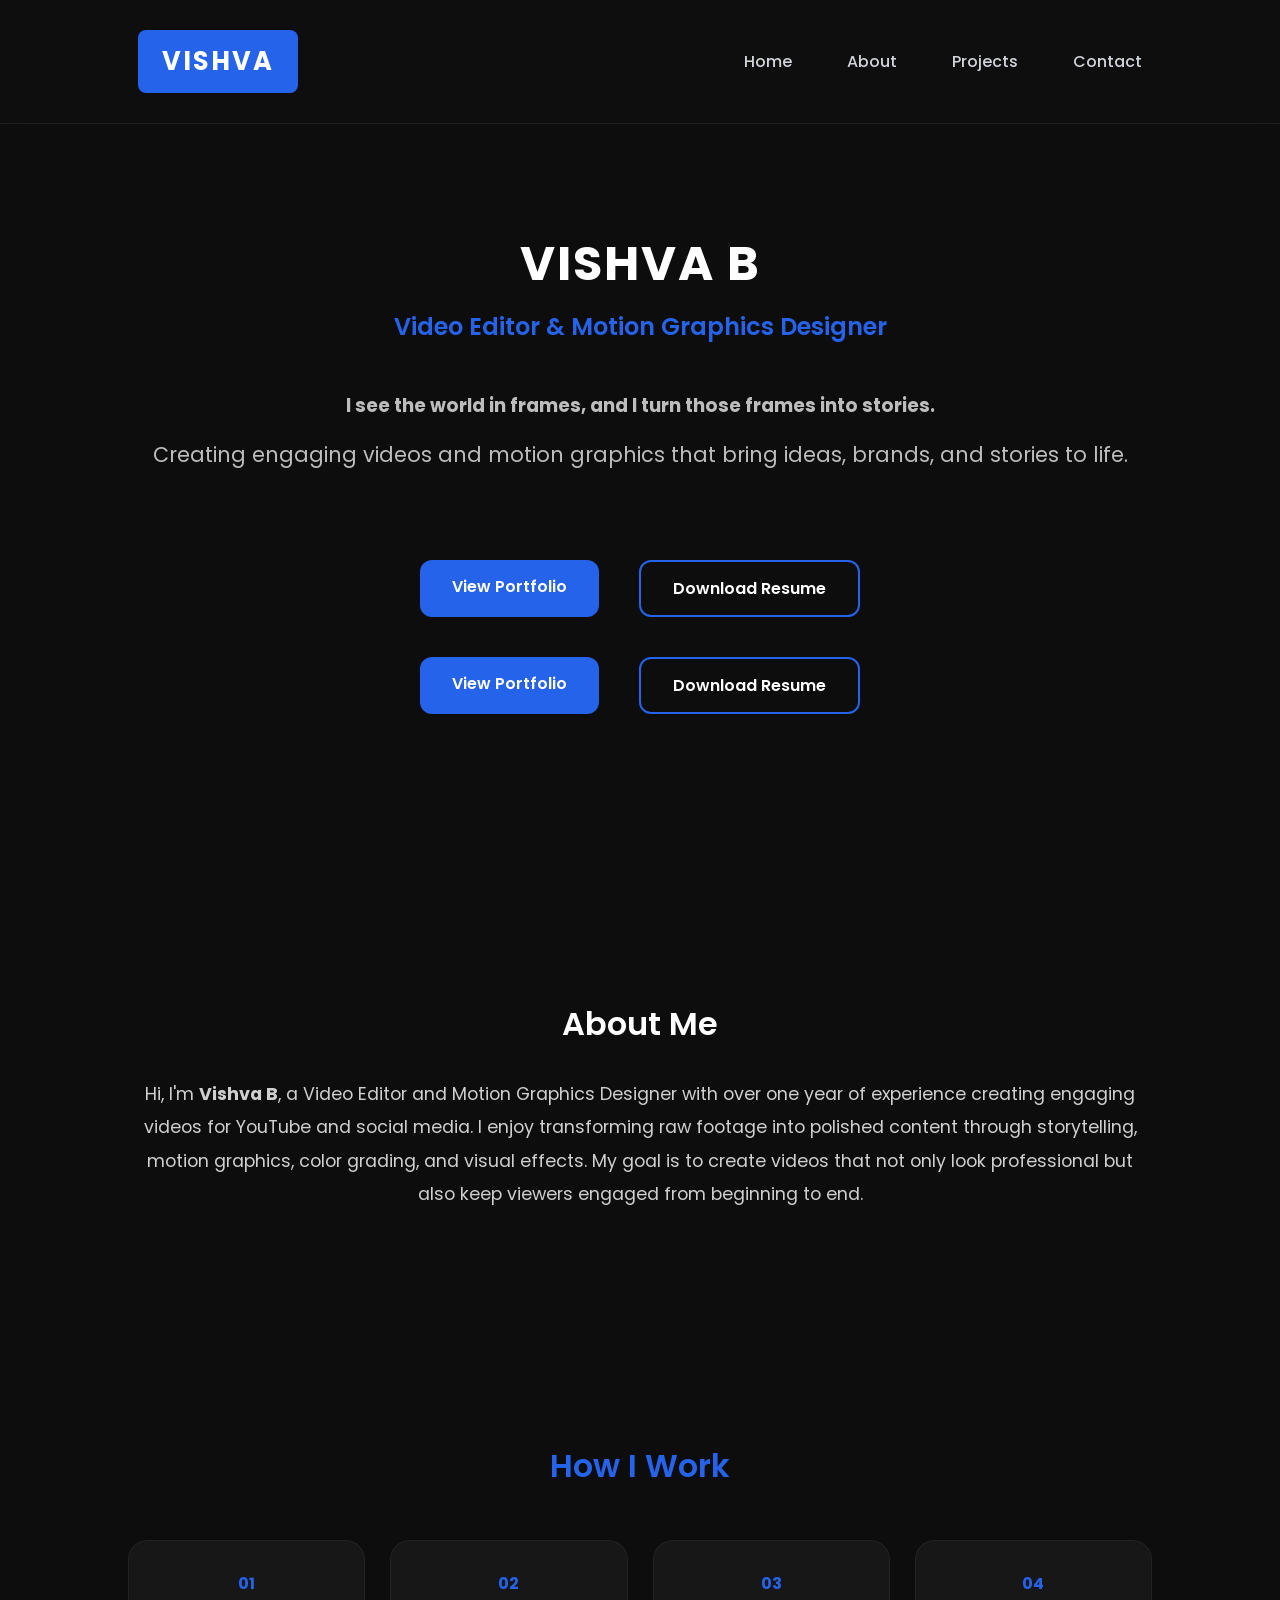
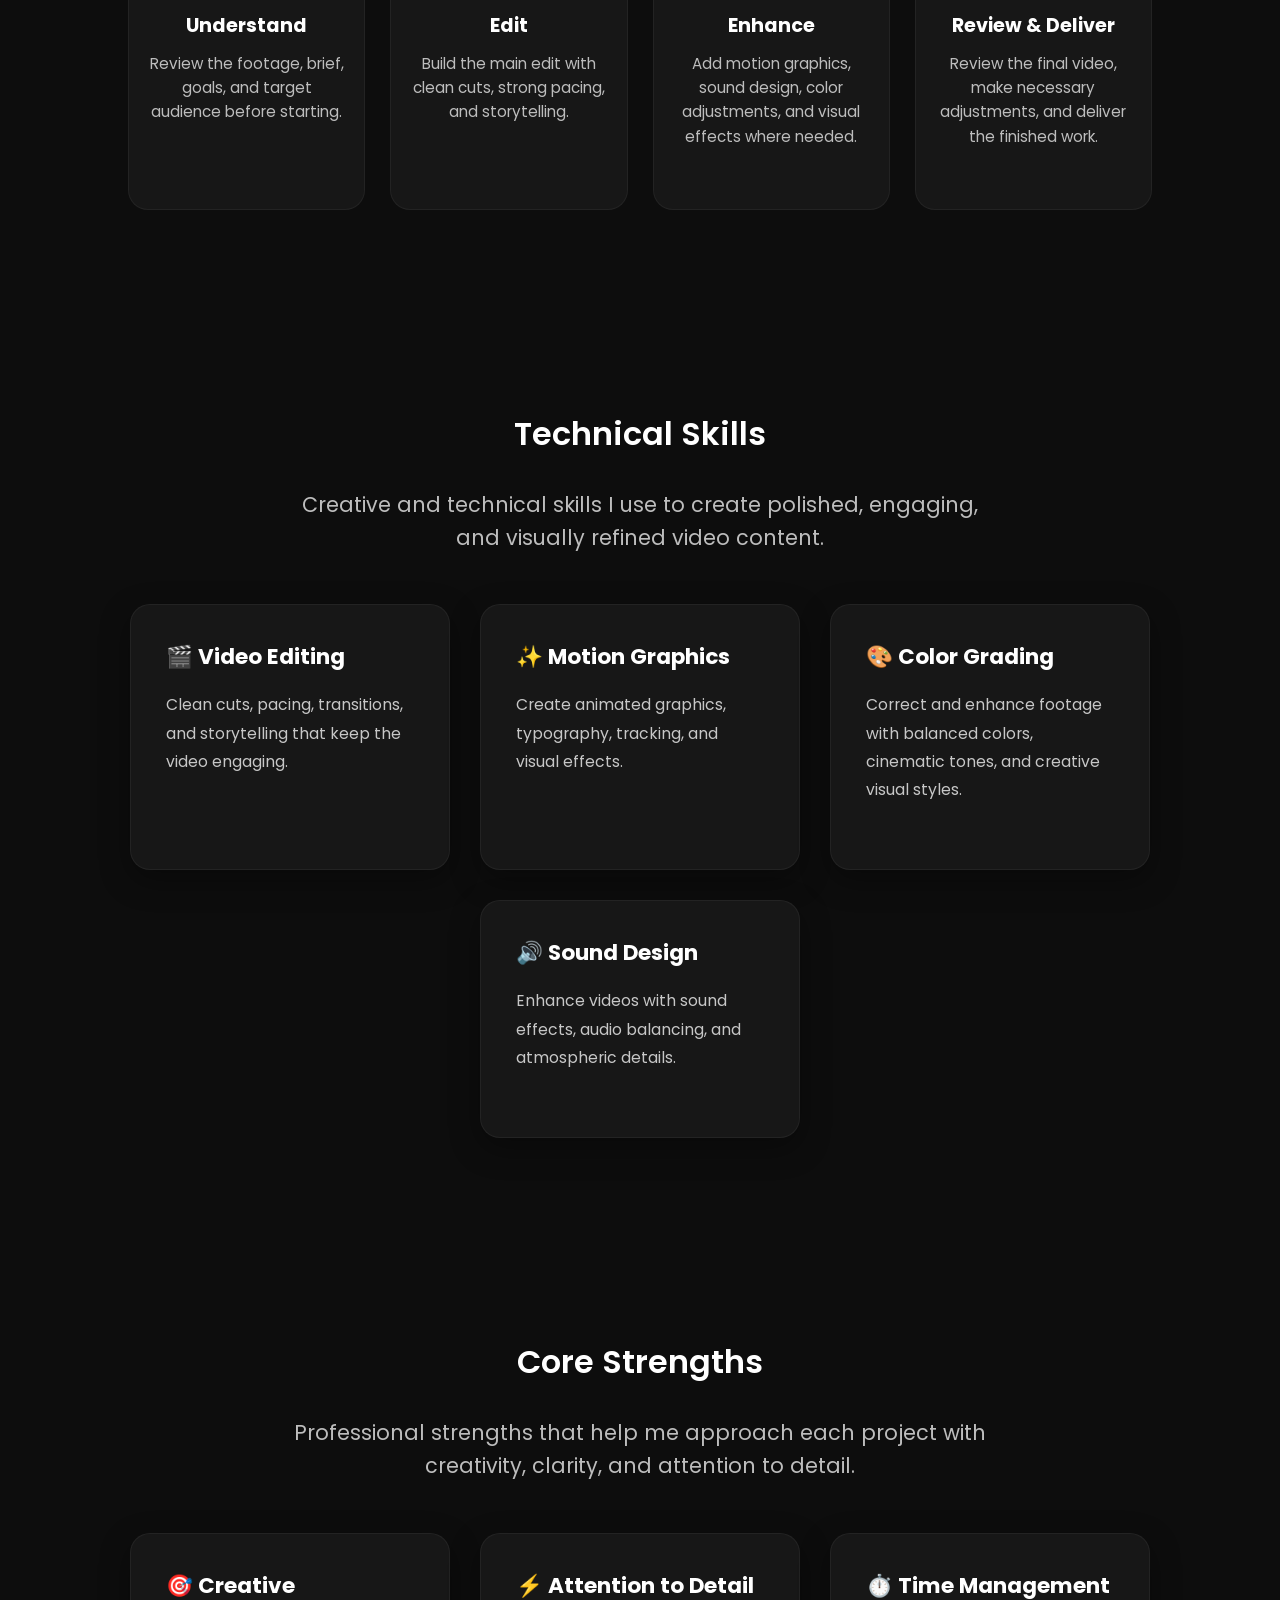
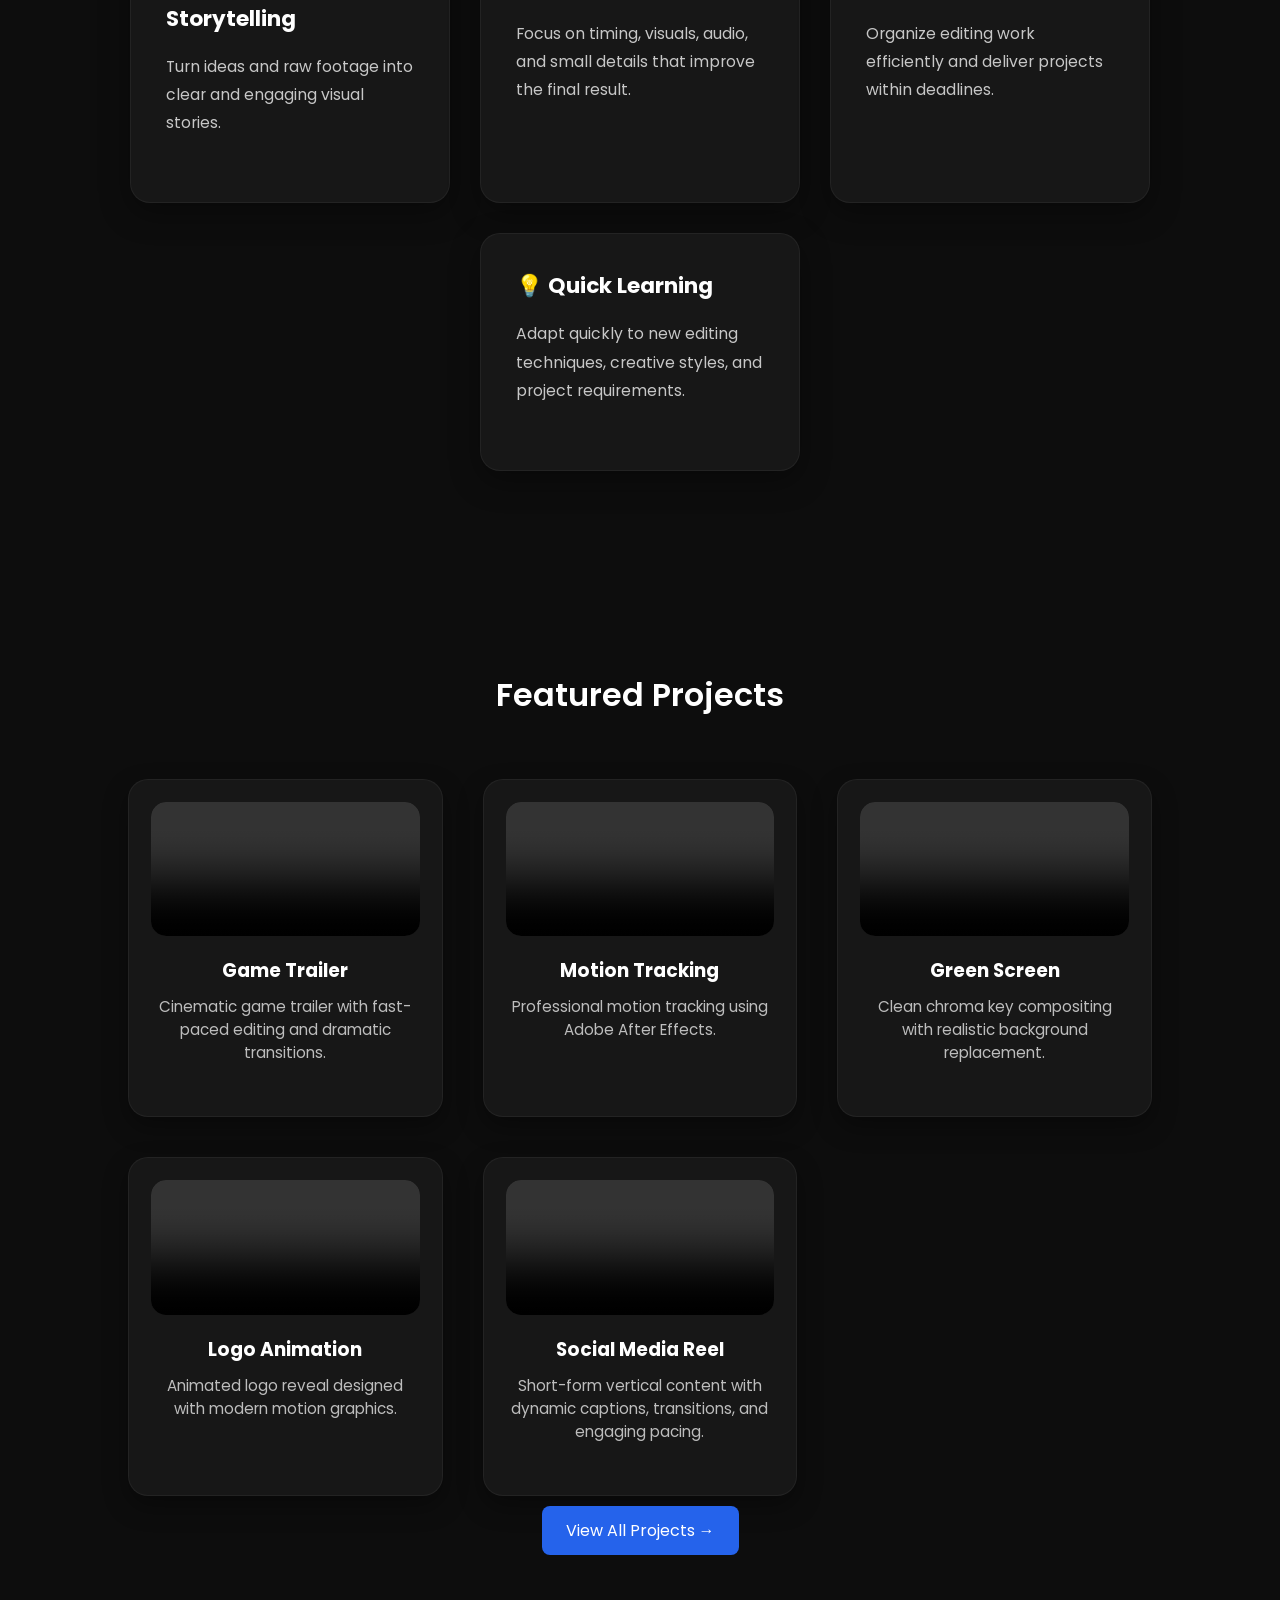
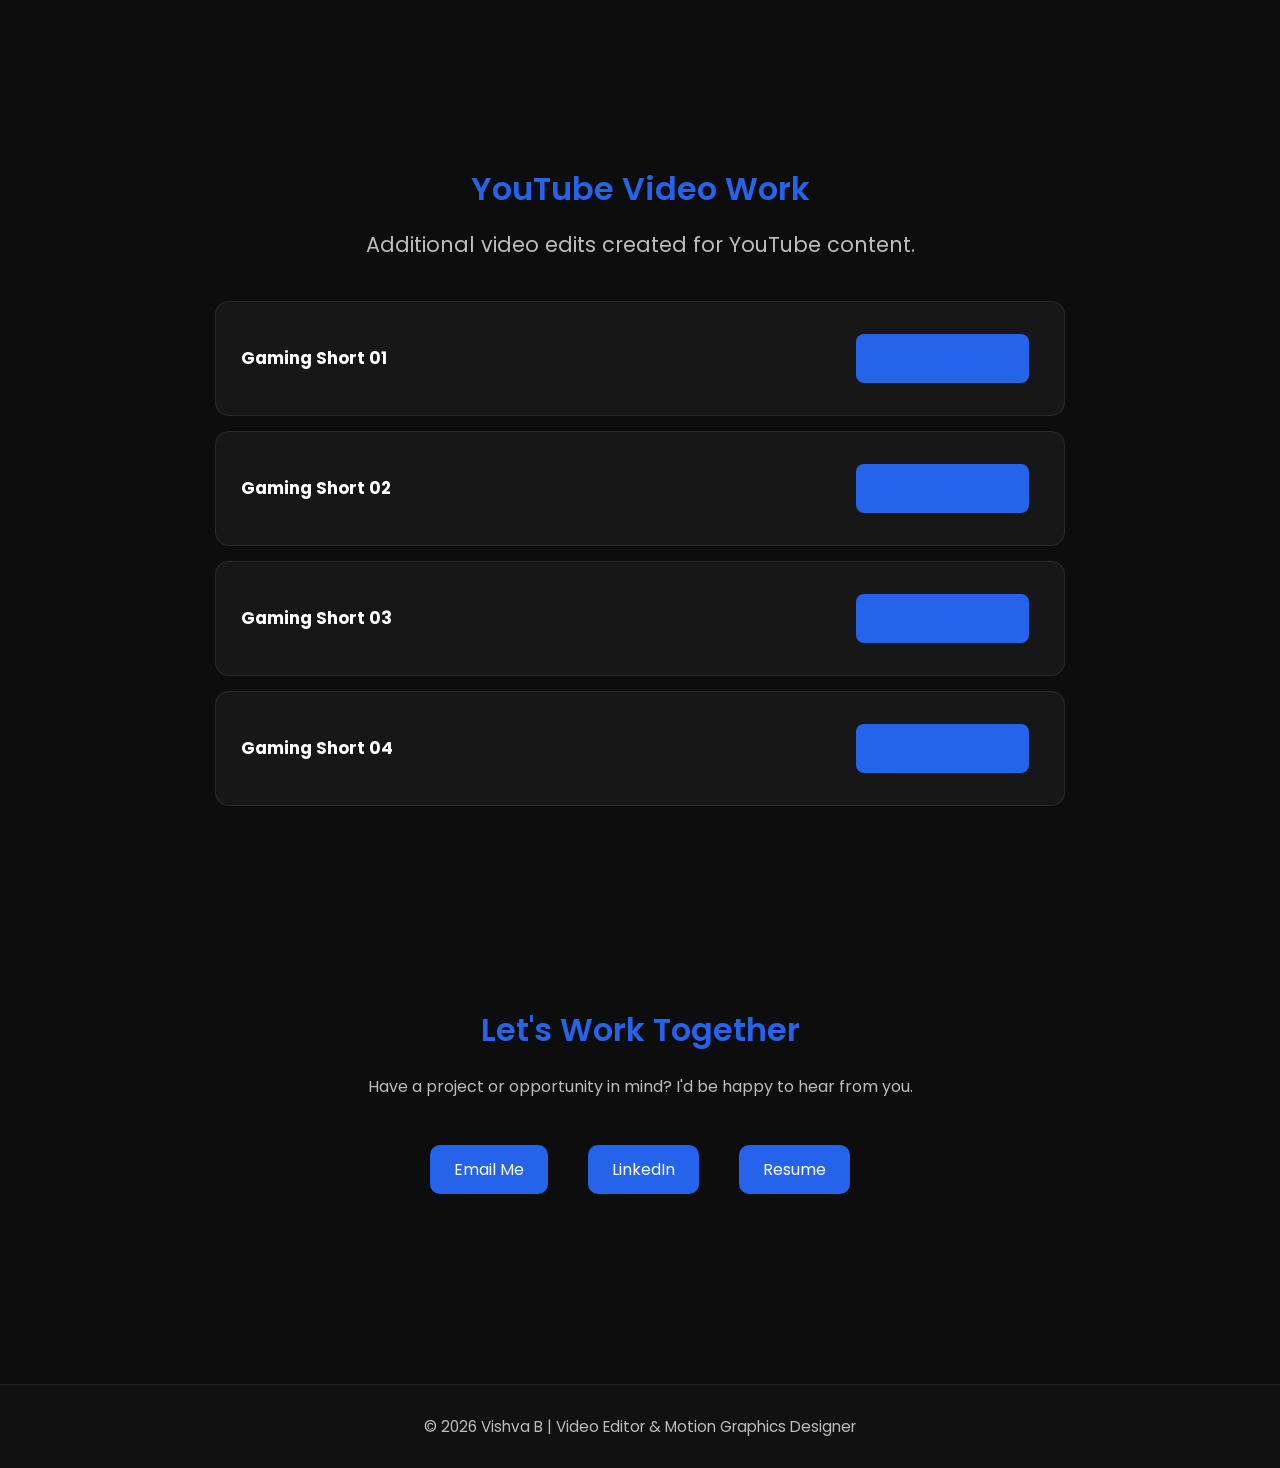
==== index.html @ ad94821c "Update index.html" ====
<!DOCTYPE html>
<html lang="en">
<head>
    <meta charset="UTF-8">
    <meta name="viewport" content="width=device-width, initial-scale=1.0">
    <title>My Portfolio</title>
    <link rel="stylesheet" href="style.css">
</head>
<body>
<nav class="navbar">
    <div class="logo">
        <a href="index.html">VISHVA</a>
    </div>

    <ul class="nav-links">
        <li><a href="index.html">Home</a></li>
        <li><a href="#about">About</a></li>
        <li><a href="#projects">Projects</a></li>
        <li><a href="#contact">Contact</a></li>
    </ul>
</nav>
<header>
    <h1>VISHVA B</h1>

    <h2 class="hero-role">Video Editor & Motion Graphics Designer</h2>
<p class="hero-text">
    <b><strong>I see the world in frames, and I turn those frames into stories.</strong></b>
</p>
<p class="hero-description">
    Creating engaging videos and motion graphics that bring ideas, brands,
    and stories to life.
</p>
    </p>

    <div class="hero-buttons">
        <a class="primary-btn" href="#projects">View Portfolio</a>
        <a class="secondary-btn" href="resume.pdf" target="_blank">Download Resume</a>
    </div>
    <div class="hero-buttons">
    <a class="primary-btn" href="#projects">View Portfolio</a>
    <a class="secondary-btn" href="resume.pdf" target="_blank">Download Resume</a>
</div>
</header>
<section id="about" class="fade-section">

    <h2>About Me</h2>

    <p>
        Hi, I'm <strong>Vishva B</strong>, a Video Editor and Motion Graphics Designer
        with over one year of experience creating engaging videos for YouTube and social media.

        I enjoy transforming raw footage into polished content through storytelling,
        motion graphics, color grading, and visual effects.

        My goal is to create videos that not only look professional but also keep
        viewers engaged from beginning to end.
    </p>

</section>
<!-- How I Work -->
<section id="process">
    <h2>How I Work</h2>

    <div class="process-container">

        <div class="process-card">
            <span>01</span>
            <h3>Understand</h3>
            <p>Review the footage, brief, goals, and target audience before starting.</p>
        </div>

        <div class="process-card">
            <span>02</span>
            <h3>Edit</h3>
            <p>Build the main edit with clean cuts, strong pacing, and storytelling.</p>
        </div>

        <div class="process-card">
            <span>03</span>
            <h3>Enhance</h3>
            <p>Add motion graphics, sound design, color adjustments, and visual effects where needed.</p>
        </div>

        <div class="process-card">
            <span>04</span>
            <h3>Review & Deliver</h3>
            <p>Review the final video, make necessary adjustments, and deliver the finished work.</p>
        </div>

    </div>
</section>
<!-- Technical Skills -->
<section id="technical-skills">

    <h2>Technical Skills</h2>

    <p class="section-description">
        Creative and technical skills I use to create polished, engaging, and visually refined video content.
    </p>

    <div class="skills-container">

        <div class="skill-card">
            <h3>🎬 Video Editing</h3>
            <p>
                Clean cuts, pacing, transitions, and storytelling that keep the video engaging.
            </p>
        </div>

        <div class="skill-card">
            <h3>✨ Motion Graphics</h3>
            <p>
                Create animated graphics, typography, tracking, and visual effects.
            </p>
        </div>

        <div class="skill-card">
            <h3>🎨 Color Grading</h3>
            <p>
                Correct and enhance footage with balanced colors, cinematic tones, and creative visual styles.
            </p>
        </div>

        <div class="skill-card">
            <h3>🔊 Sound Design</h3>
            <p>
                Enhance videos with sound effects, audio balancing, and atmospheric details.
            </p>
        </div>

    </div>

</section>

<!-- Core Strengths -->
<section id="core-strengths">

    <h2>Core Strengths</h2>

    <p class="section-description">
        Professional strengths that help me approach each project with creativity, clarity, and attention to detail.
    </p>

    <div class="skills-container">

        <div class="skill-card">
            <h3>🎯 Creative Storytelling</h3>
            <p>
                Turn ideas and raw footage into clear and engaging visual stories.
            </p>
        </div>

        <div class="skill-card">
            <h3>⚡ Attention to Detail</h3>
            <p>
                Focus on timing, visuals, audio, and small details that improve the final result.
            </p>
        </div>

        <div class="skill-card">
            <h3>⏱️ Time Management</h3>
            <p>
                Organize editing work efficiently and deliver projects within deadlines.
            </p>
        </div>

        <div class="skill-card">
            <h3>💡 Quick Learning</h3>
            <p>
                Adapt quickly to new editing techniques, creative styles, and project requirements.
            </p>
        </div>

    </div>

</section>
<section id="projects" class="fade-section">

    <h2>Featured Projects</h2>

    <div class="projects-container">

        <div class="project-card">
            <video controls>
                <source src="videos/game-trailer.mp4" type="video/mp4">
            </video>
            <h3>Game Trailer</h3>
            <p>Cinematic game trailer with fast-paced editing and dramatic transitions.</p>
        </div>

        <div class="project-card">
            <video controls>
                <source src="videos/motion-tracking.mp4" type="video/mp4">
            </video>
            <h3>Motion Tracking</h3>
            <p>Professional motion tracking using Adobe After Effects.</p>
        </div>

        <div class="project-card">
            <video controls>
                <source src="videos/green-screen.mp4" type="video/mp4">
            </video>
            <h3>Green Screen</h3>
            <p>Clean chroma key compositing with realistic background replacement.</p>
        </div>

        <div class="project-card">
            <video controls>
                <source src="videos/logo-animation.mp4" type="video/mp4">
            </video>
            <h3>Logo Animation</h3>
            <p>Animated logo reveal designed with modern motion graphics.</p>
        </div>

        <div class="project-card">
            <video controls>
                <source src="videos/social-media-reel.mp4" type="video/mp4">
            </video>
            <h3>Social Media Reel</h3>
            <p>Short-form vertical content with dynamic captions, transitions, and engaging pacing.</p>
        </div>

    </div>
<div class="view-all-projects">
    <a href="projects.html" class="primary-btn">View All Projects →</a>
</div>
</section>
<!-- YouTube Video Work -->
<section id="youtube-work" class="fade-section">

    <h2>YouTube Video Work</h2>

    <p class="section-description">
        Additional video edits created for YouTube content.
    </p>

    <div class="video-links-container">

        <div class="video-link-card">
            <h3>Gaming Short 01</h3>
            <a href="https://www.youtube.com/shorts/AvqdgVBy5IY" target="_blank">
                Watch Video →
            </a>
        </div>

        <div class="video-link-card">
            <h3>Gaming Short 02</h3>
            <a href="https://www.youtube.com/shorts/6IreI3YNNX0" target="_blank">
                Watch Video →
            </a>
        </div>

        <div class="video-link-card">
            <h3>Gaming Short 03</h3>
            <a href="https://www.youtube.com/shorts/xLQOtKwkVPA" target="_blank">
                Watch Video →
            </a>
        </div>

        <div class="video-link-card">
            <h3>Gaming Short 04</h3>
            <a href="https://www.youtube.com/shorts/dMBM3ogIxcA" target="_blank">
                Watch Video →
            </a>
        </div>

    </div>

</section>
<!-- Contact -->
<!-- Contact -->
<section id="contact">

    <h2>Let's Work Together</h2>

    <p>
        Have a project or opportunity in mind?
        I'd be happy to hear from you.
    </p>

    <div class="contact-links">

        <a href="mailto:r2kvishva@gmail.com">
            Email Me
        </a>

        <a href="https://www.linkedin.com/in/vishva-b-b558142a3/" target="_blank" rel="noopener noreferrer">
            LinkedIn
        </a>

        <a href="resume.pdf" target="_blank">
            Resume
        </a>

    </div>

</section>
<footer>
    <p>© 2026 Vishva B | Video Editor & Motion Graphics Designer</p>
</footer>
<script src="script.js"></script>
</body>
</html>
---- style.css ----
@import url('https://fonts.googleapis.com/css2?family=Poppins:wght@300;400;600;700&display=swap');

/* Reset */
*{
    margin:0;
    padding:0;
    box-sizing:border-box;
}

body{
    font-family:'Poppins',sans-serif;
    background:#0d0d0d;
    color:white;
}
html{
    scroll-behavior:smooth;
}/* ==========================
   Navigation Bar
========================== */

.navbar{
    position:fixed;
    top:0;
    left:0;
    width:100%;
    display:flex;
    justify-content:space-between;
    align-items:center;
    padding:20px 10%;
    background:rgba(15,15,15,.75);
    backdrop-filter:blur(12px);
    -webkit-backdrop-filter:blur(12px);
    border-bottom:1px solid rgba(255,255,255,.08);
    z-index:1000;
    box-sizing:border-box;
}

.logo{
    font-size:1.5rem;
    font-weight:700;
    letter-spacing:2px;
    color:#fff;
}

.nav-links{
    display:flex;
    list-style:none;
    gap:35px;
}

.nav-links a{
    color:#d1d5db;
    text-decoration:none;
    font-weight:500;
    transition:.3s;
}

.nav-links a:hover{
    color:#3b82f6;
}
header{
    min-height:100vh;
    display:flex;
    flex-direction:column;
    justify-content:center;
    align-items:center;
    text-align:center;
    padding:100px 20px 40px;
}
h1{
    font-size:48px;
    line-height:1.15;
    font-weight:700;
    letter-spacing:2px;
    margin-bottom:20px;
    max-width:1000px;
}
p{
    font-size:1.3rem;
    color:#bdbdbd;
    margin-bottom:30px;
}

a{
    text-decoration:none;
    color:white;
    background:#2563eb;
    padding:12px 24px;
    border-radius:8px;
    margin:10px;
    display:inline-block;
    transition:.3s;
}

a:hover{
    background:#1d4ed8;
    transform:translateY(-3px);
}
/* ---------- Navigation ---------- */

nav{
    position:fixed;
    top:0;
    left:0;
    width:100%;
    padding:20px 8%;
    display:flex;
    justify-content:space-between;
    align-items:center;
    background:rgba(13,13,13,.9);
    backdrop-filter:blur(10px);
    z-index:1000;
}

.logo{
    font-size:1.6rem;
    font-weight:700;
    color:white;
}

nav ul{
    display:flex;
    list-style:none;
    gap:30px;
}

nav ul li a{
    background:none;
    padding:0;
    color:white;
    font-weight:500;
}

nav ul li a:hover{
    color:#2563eb;
    transform:none;
}
/* Hero */

section h2{
    font-size:2rem;
    margin-bottom:30px;
    color:#ffffff;
    text-align:center;
    font-weight:600;
}
.hero-role{
    font-size:1.5rem;
    line-height:1.3;
    margin-bottom:30px;
    color:#2563eb;
    font-weight:600;
}
.hero-buttons{
    display:flex;
    gap:20px;
    margin-top:20px;
    flex-wrap:wrap;
    justify-content:center;
}/* ---------- About ---------- */

section{
    padding:100px 10%;
}
#about h2{
    text-align:center;
    margin-bottom:30px;
}

#about p{
    line-height:1.9;
    text-align:center;
    font-size:1.1rem;
    color:#cfcfcf;
}/* ---------- How I Work ---------- */

#process{
    padding:100px 10%;
    text-align:center;
}

#process h2{
    font-size:2rem;
    margin-bottom:50px;
    color:#2563eb;
}

.process-container{
    display:grid;
    grid-template-columns:repeat(4,1fr);
    gap:25px;
}

.process-card{
    background:#171717;
    padding:30px 20px;
    border-radius:20px;
    border:1px solid rgba(255,255,255,.05);
    transition:all .3s ease;
}

.process-card span{
    display:block;
    font-size:1rem;
    font-weight:bold;
    color:#2563eb;
    margin-bottom:15px;
}

.process-card h3{
    margin-bottom:12px;
    font-size:1.2rem;
}

.process-card p{
    font-size:.95rem;
    color:#bdbdbd;
    line-height:1.6;
}

.process-card:hover{
    transform:translateY(-8px);
    border-color:#2563eb;
    box-shadow:0 10px 25px rgba(37,99,235,.2);
}
/* ---------- Skills ---------- */

#skills{
    text-align:center;
}

.skills-container{
    display:flex;
    justify-content:center;
    gap:30px;
    flex-wrap:wrap;
    margin-top:50px;
}

.skill-card{
    background:#171717;
    width:320px;
    padding:35px;
    border-radius:20px;
    transition:all .35s ease;
    border:1px solid rgba(255,255,255,.05);
    box-shadow:0 10px 30px rgba(0,0,0,.35);
}

.skill-card:hover{
    transform:translateY(-12px);
    border-color:#2563eb;
    box-shadow:0 20px 40px rgba(37,99,235,.25);
}

.skill-card h3{
    margin-bottom:18px;
    font-size:1.35rem;
    color:#ffffff;
}

.skill-card p{
    color:#c7c7c7;
    line-height:1.8;
    font-size:.98rem;
}/* ---------- Projects ---------- */

#projects{
    text-align:center;
}

.projects-container{
    display:grid;
    grid-template-columns:repeat(auto-fit,minmax(300px,1fr));
    gap:40px;
    margin-top:60px;
}

.project-card{
    background:#171717;
    padding:22px;
    border-radius:20px;
    overflow:hidden;
    transition:all .35s ease;
    border:1px solid rgba(255,255,255,.05);
    box-shadow:0 10px 25px rgba(0,0,0,.35);
    text-align:center;
}
.project-card:hover{
    transform:translateY(-12px);
    border-color:#2563eb;
    box-shadow:0 20px 45px rgba(37,99,235,.25);
}

.project-card h3{
    margin-bottom:10px;
}

.project-card p{
    color:#bdbdbd;
    font-size:.95rem;
}/* Hero Improvements */
.hero-text{
    max-width:700px;
    margin:20px auto;
    line-height:1.5;
    font-size:1.15rem;
    color:#bdbdbd;
}
.primary-btn{
    background:#2563eb;
    color:#fff;
}

.primary-btn:hover{
    background:#1d4ed8;
}

.secondary-btn{
    background:transparent;
    border:2px solid #2563eb;
    color:#fff;
}

.secondary-btn:hover{
    background:#2563eb;
}.hero-buttons a{
    padding:14px 32px;
    border-radius:12px;
    font-weight:600;
    transition:all .3s ease;
}

.primary-btn{
    background:#2563eb;
    color:#fff;
}

.primary-btn:hover{
    background:#1d4ed8;
    transform:translateY(-4px);
    box-shadow:0 10px 25px rgba(37,99,235,.35);
}

.secondary-btn{
    background:transparent;
    border:2px solid #2563eb;
    color:#fff;
}

.secondary-btn:hover{
    background:#2563eb;
    transform:translateY(-4px);
    box-shadow:0 10px 25px rgba(37,99,235,.35);
}

/* ---------- Project Videos ---------- */

.project-card video{
    width:100%;
    max-height:350px;
    display:block;
    margin:0 auto 20px;
    border-radius:15px;
    background:#000;
}
.fade-section{
    opacity:1;
    transform:none;
}/* ==========================
   Responsive Design
========================== */
@media (max-width: 768px){

    .navbar{
        flex-direction:column;
        gap:15px;
        padding:15px 6%;
    }

    .nav-links{
        flex-wrap:wrap;
        justify-content:center;
        gap:18px;
    }

    h1{
        font-size:2.2rem;
        line-height:1.2;
        letter-spacing:1px;
    }

    .hero-role{
        font-size:1.5rem;
    }

    .hero-text{
        font-size:1rem;
        padding:0 10px;
    }

    .hero-buttons{
        flex-direction:column;
        align-items:center;
    }

    .skill-card{
        width:100%;
    }

    .projects-container{
        grid-template-columns:1fr;
    }

    .project-card{
        width:100%;
        padding:16px;
    }

    .project-card video{
        width:100%;
        height:auto;
        max-height:none;
    }

    section{
        padding:80px 6%;
    }
}/* ---------- Footer ---------- */

footer{
    text-align:center;
    padding:30px 20px;
    background:#111;
    color:#aaa;
    border-top:1px solid rgba(255,255,255,.08);
    margin-top:80px;
}

footer p{
    margin:0;
    font-size:.95rem;
}/* ---------- Contact ---------- */

#contact{
    padding:100px 10%;
    text-align:center;
}

#contact h2{
    font-size:2rem;
    margin-bottom:20px;
    color:#2563eb;
}

#contact p{
    color:#bdbdbd;
    font-size:1rem;
    line-height:1.6;
    margin-bottom:35px;
}

.contact-links{
    display:flex;
    justify-content:center;
    gap:20px;
    flex-wrap:wrap;
}

.contact-links a{
    display:inline-block;
    padding:12px 24px;
    border-radius:10px;
    background:#2563eb;
    color:#fff;
    text-decoration:none;
    transition:.3s ease;
}

.contact-links a:hover{
    transform:translateY(-3px);
    box-shadow:0 8px 20px rgba(37,99,235,.25);
}/* ---------- YouTube Video Work ---------- */

#youtube-work{
    padding:100px 10%;
    text-align:center;
}

#youtube-work h2{
    font-size:2rem;
    margin-bottom:15px;
    color:#2563eb;
}

#youtube-work .section-description{
    margin-bottom:40px;
}

.video-links-container{
    display:flex;
    flex-direction:column;
    gap:15px;
    max-width:850px;
    margin:0 auto;
}

.video-link-card{
    display:flex;
    align-items:center;
    justify-content:space-between;
    gap:20px;
    padding:22px 25px;
    background:#171717;
    border:1px solid rgba(255,255,255,.08);
    border-radius:14px;
    text-align:left;
    transition:all .3s ease;
}

.video-link-card h3{
    margin:0;
    font-size:1.05rem;
}

.video-link-card a{
    color:#2563eb;
    text-decoration:none;
    font-weight:600;
    white-space:nowrap;
}

.video-link-card:hover{
    transform:translateX(5px);
    border-color:#2563eb;
}

.video-link-card a:hover{
    color:#fff;
}

@media (max-width:768px){

    .video-link-card{
        flex-direction:column;
        align-items:flex-start;
    }

}
/* Center section descriptions */
.section-description{
    text-align:center;
    max-width:700px;
    margin:0 auto 45px;
    line-height:1.6;
    color:#bdbdbd;
}
@media (max-width: 768px) {
    .hero h1 {
        font-size: 32px;
        line-height: 1.2;
        padding: 0 20px;
    }
}
/* Hero heading size */
.hero h1 {
    font-size: 48px;
    line-height: 1.15;
    max-width: 1000px;
    margin: 0 auto 25px;
    text-align: center;
}
@media (max-width:768px){

    h1{
        font-size:30px;
        line-height:1.2;
        letter-spacing:0.5px;
    }

    .hero-role{
        font-size:1.3rem;
        line-height:1.3;
    }

    .hero-text{
        font-size:0.95rem;
        line-height:1.6;
        padding:0 15px;
    }

}
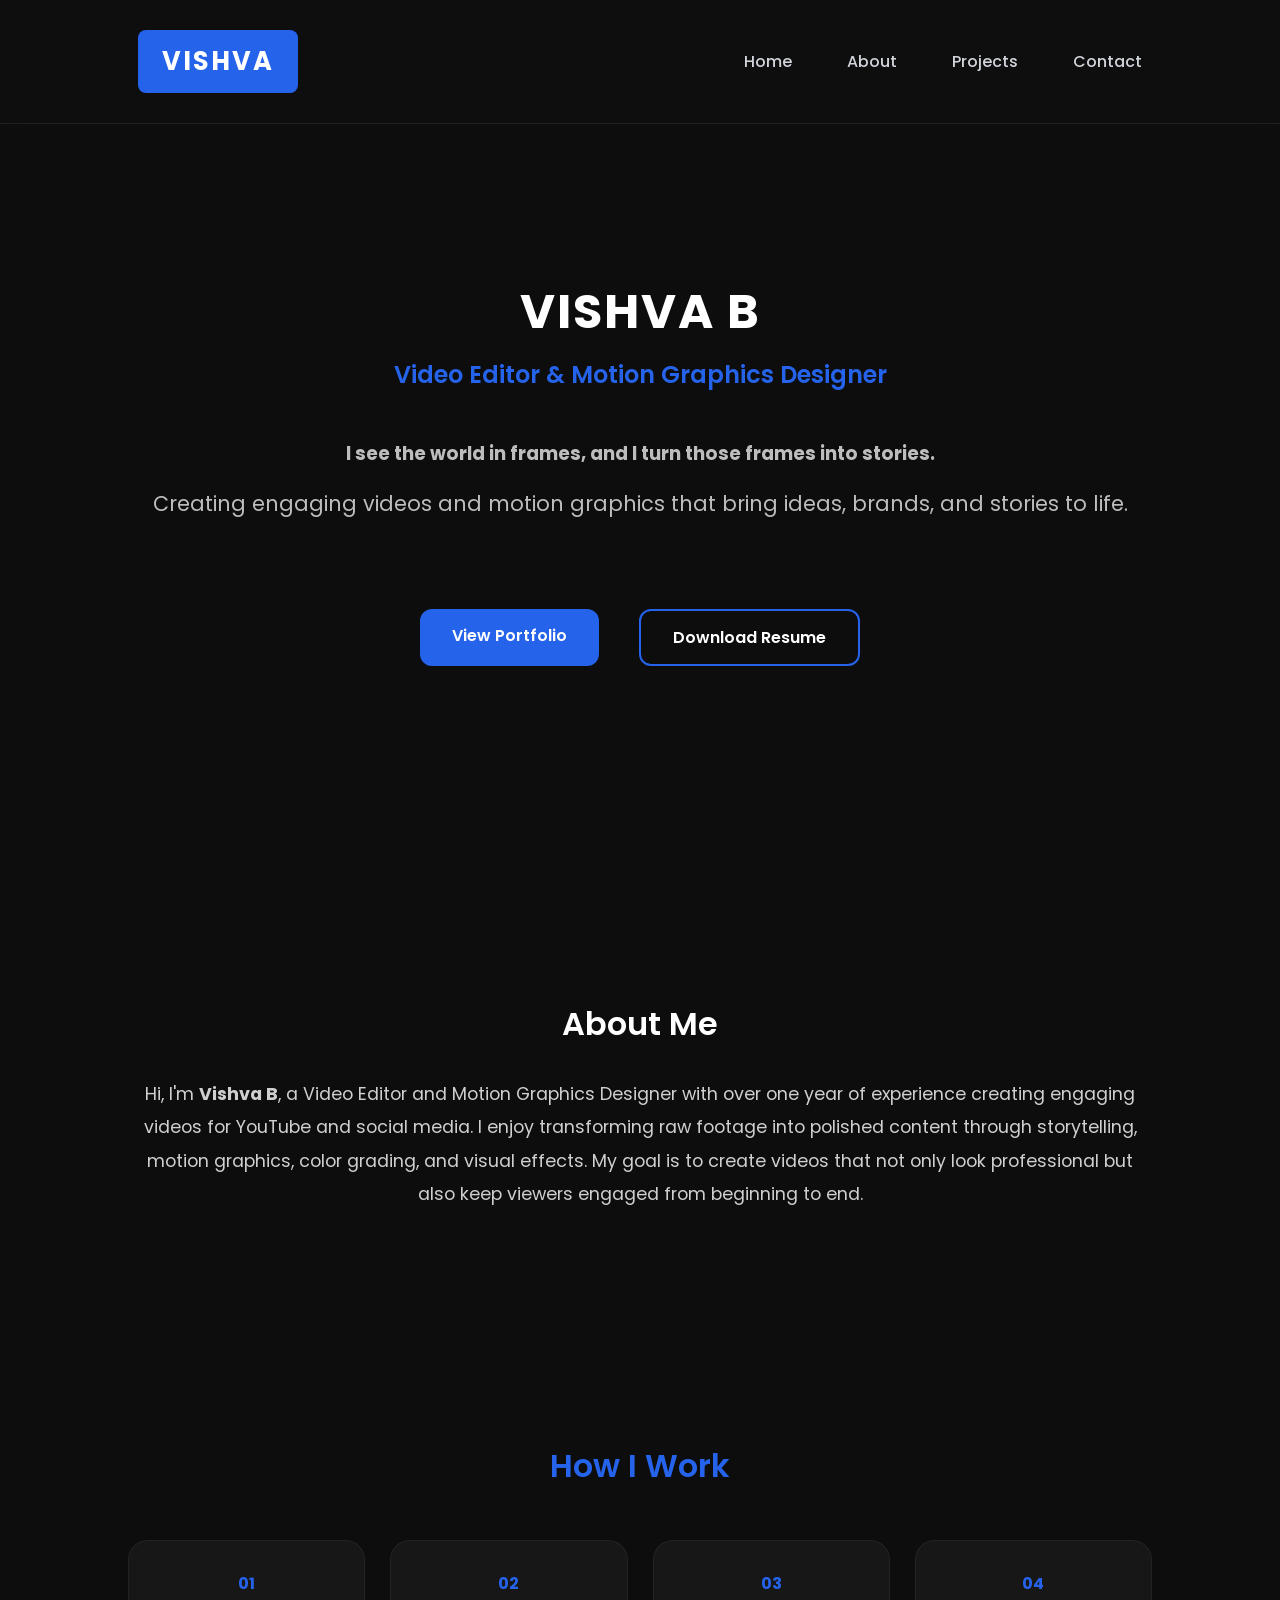
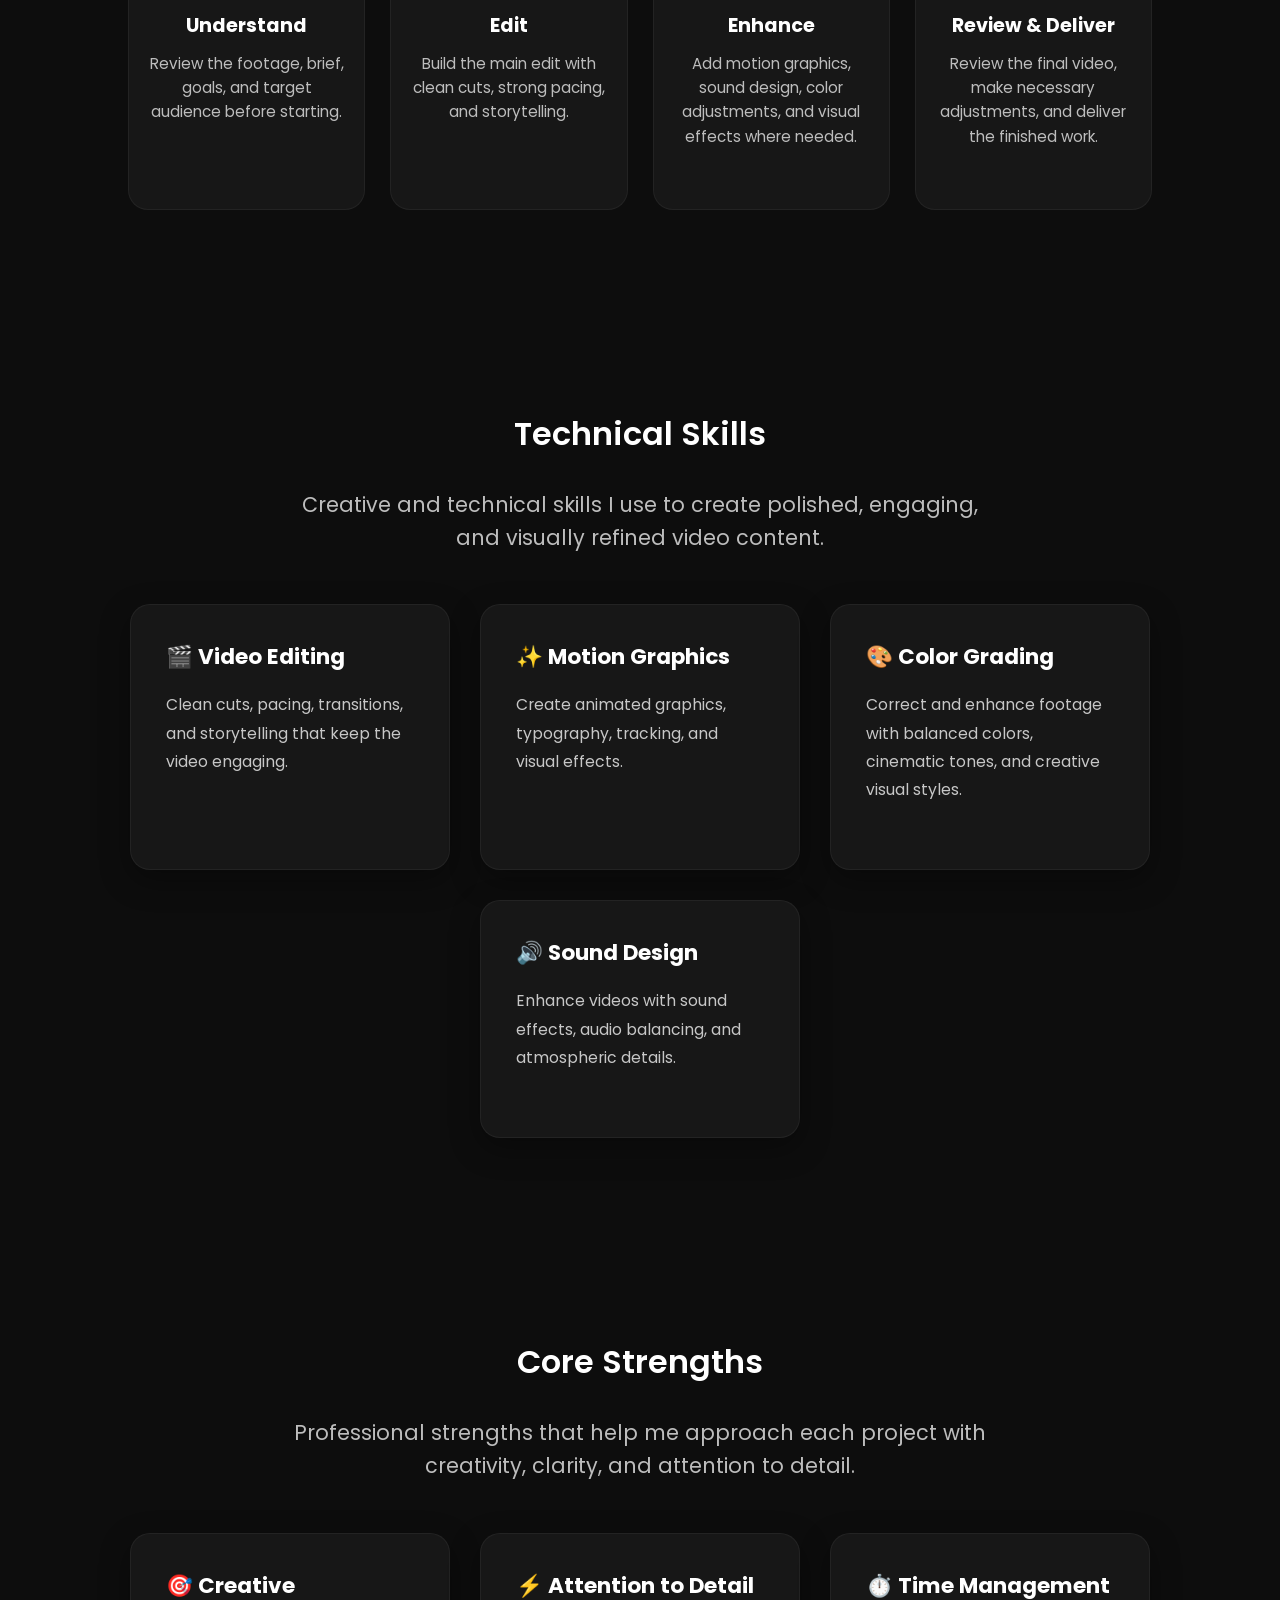
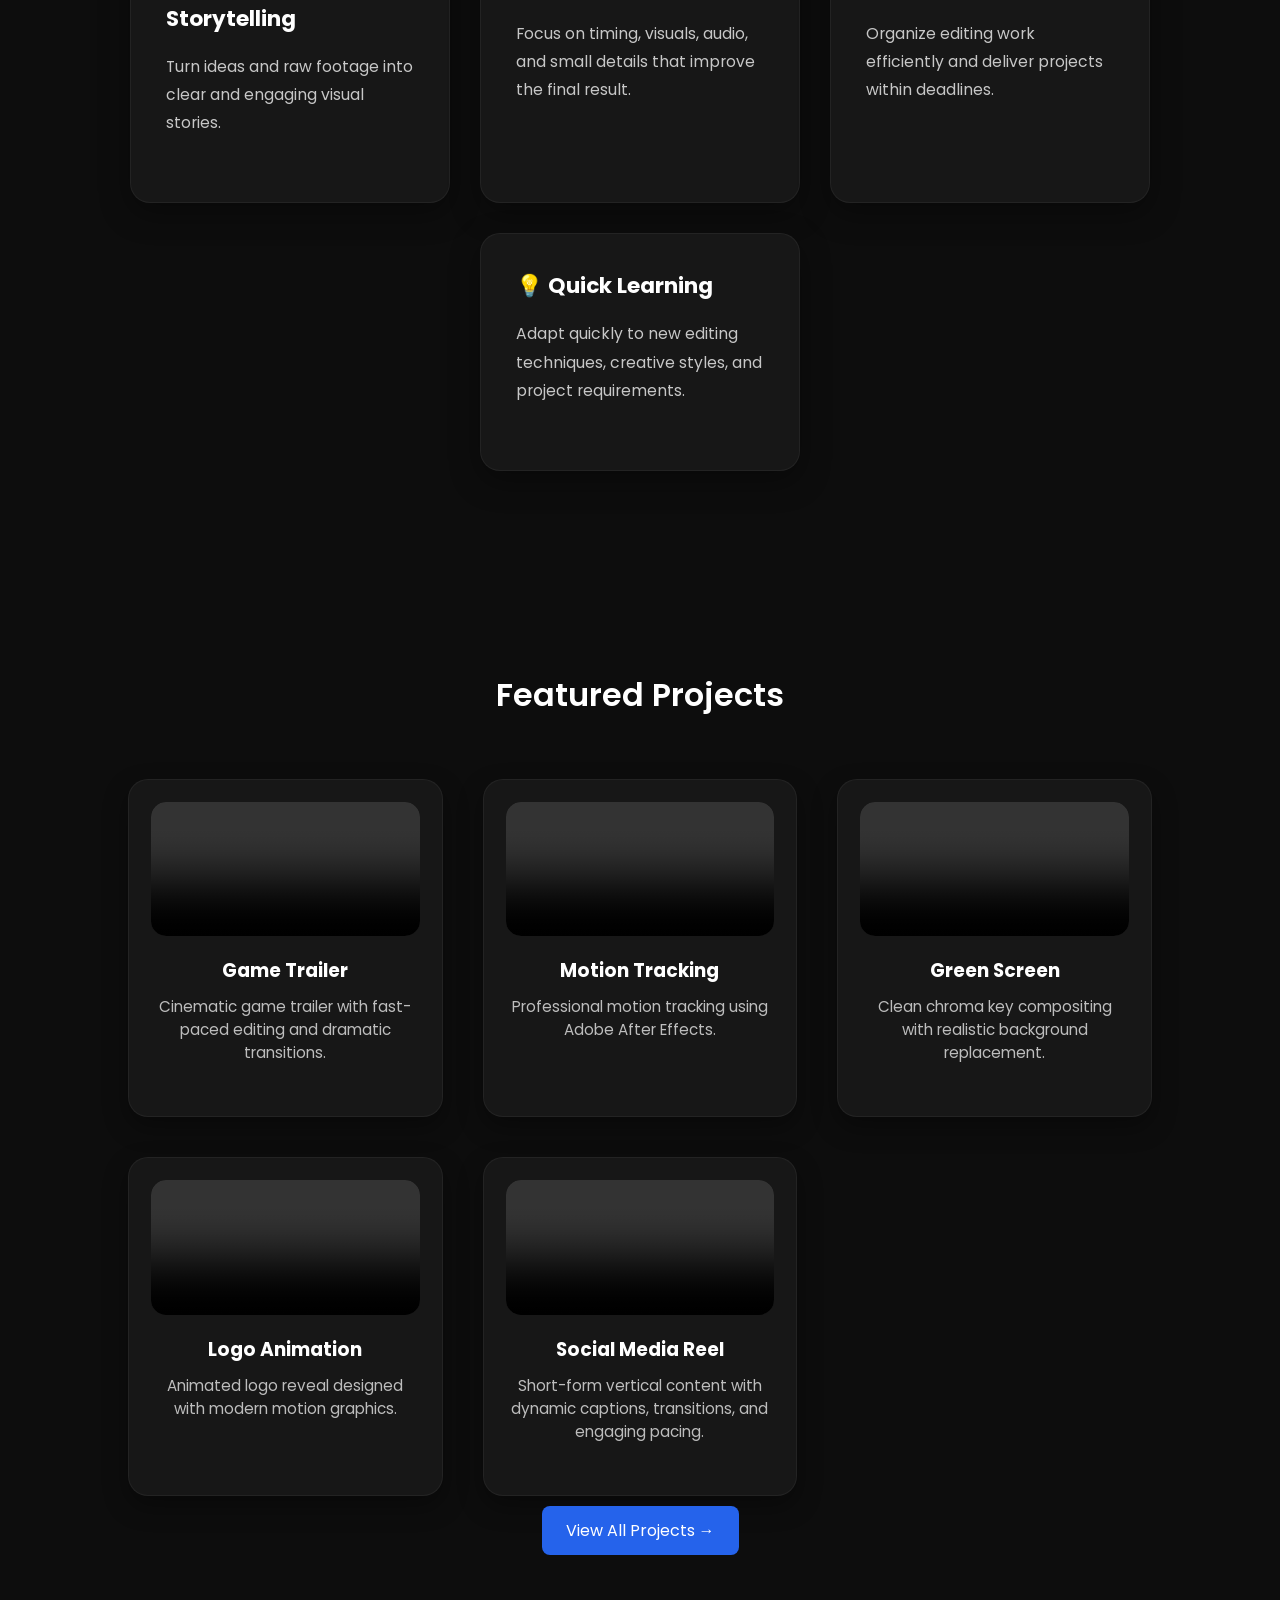
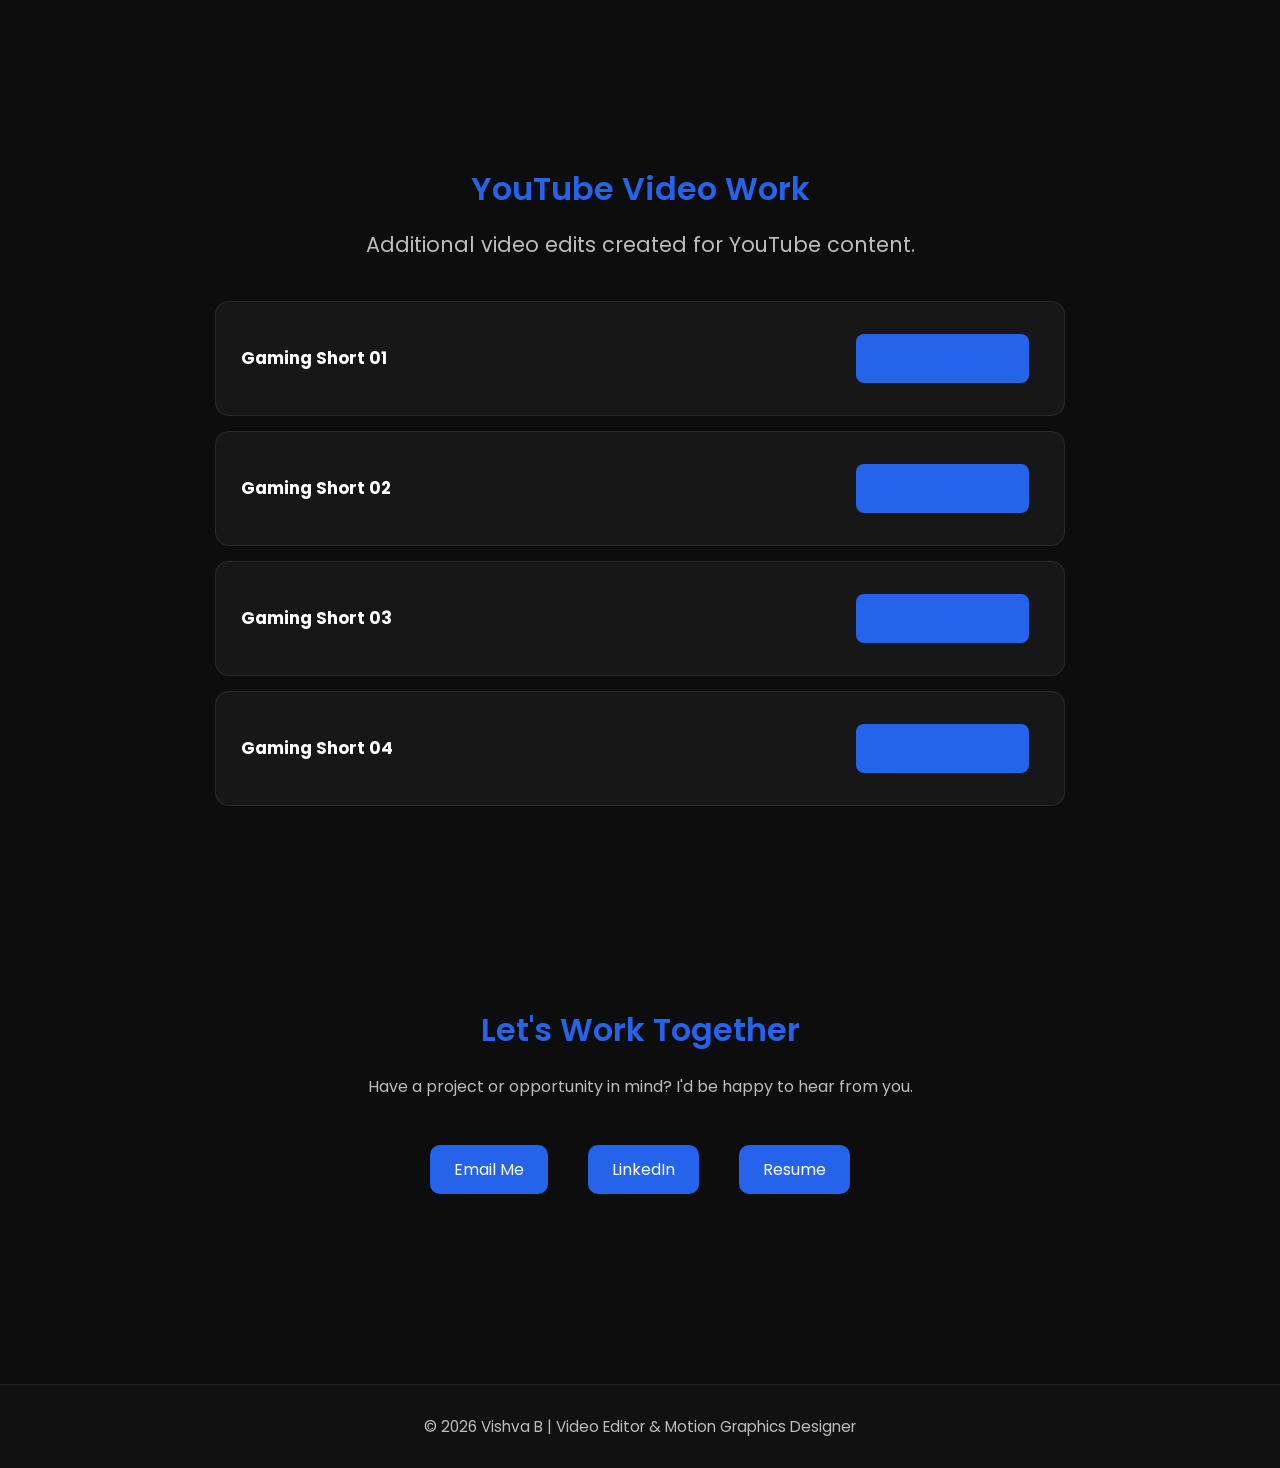
==== commit 6dda1db5: "Update index.html" ====
--- a/index.html
+++ b/index.html
@@ -36,10 +36,6 @@
         <a class="primary-btn" href="#projects">View Portfolio</a>
         <a class="secondary-btn" href="resume.pdf" target="_blank">Download Resume</a>
     </div>
-    <div class="hero-buttons">
-    <a class="primary-btn" href="#projects">View Portfolio</a>
-    <a class="secondary-btn" href="resume.pdf" target="_blank">Download Resume</a>
-</div>
 </header>
 <section id="about" class="fade-section">
 
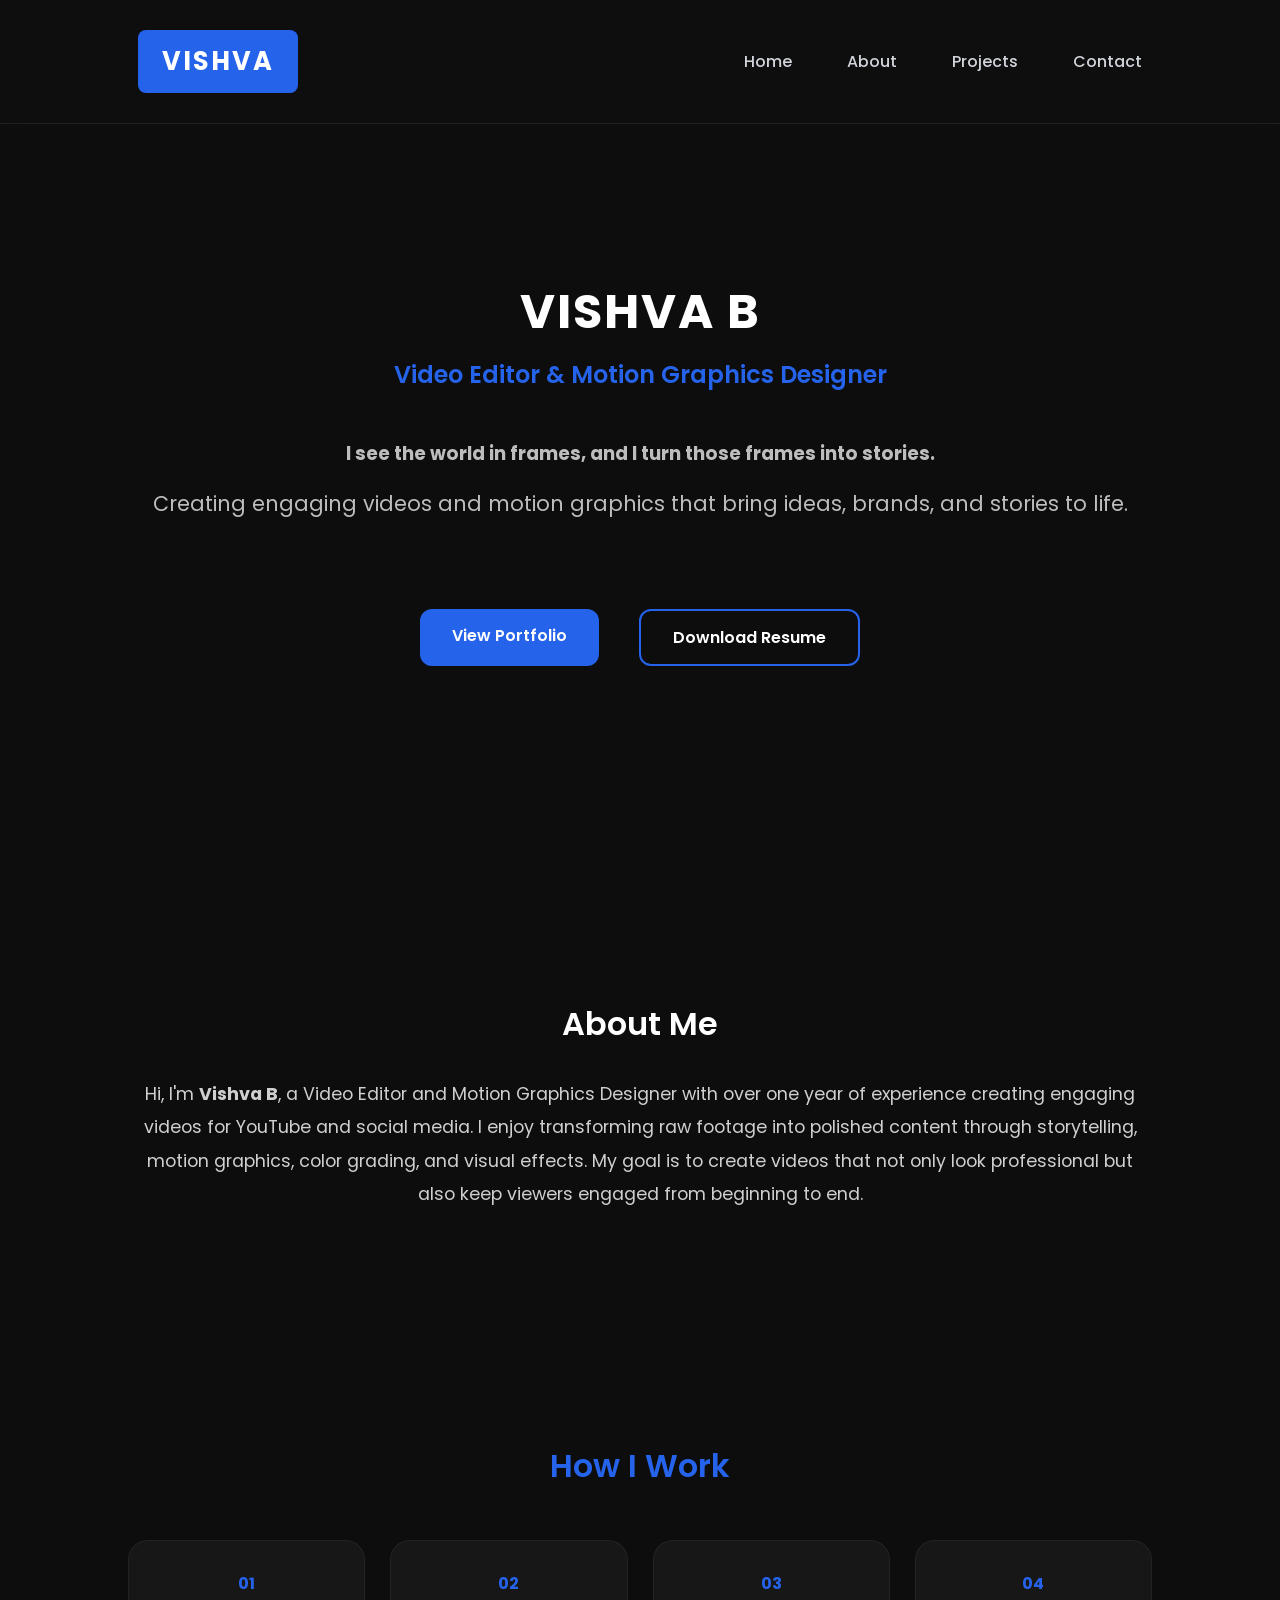
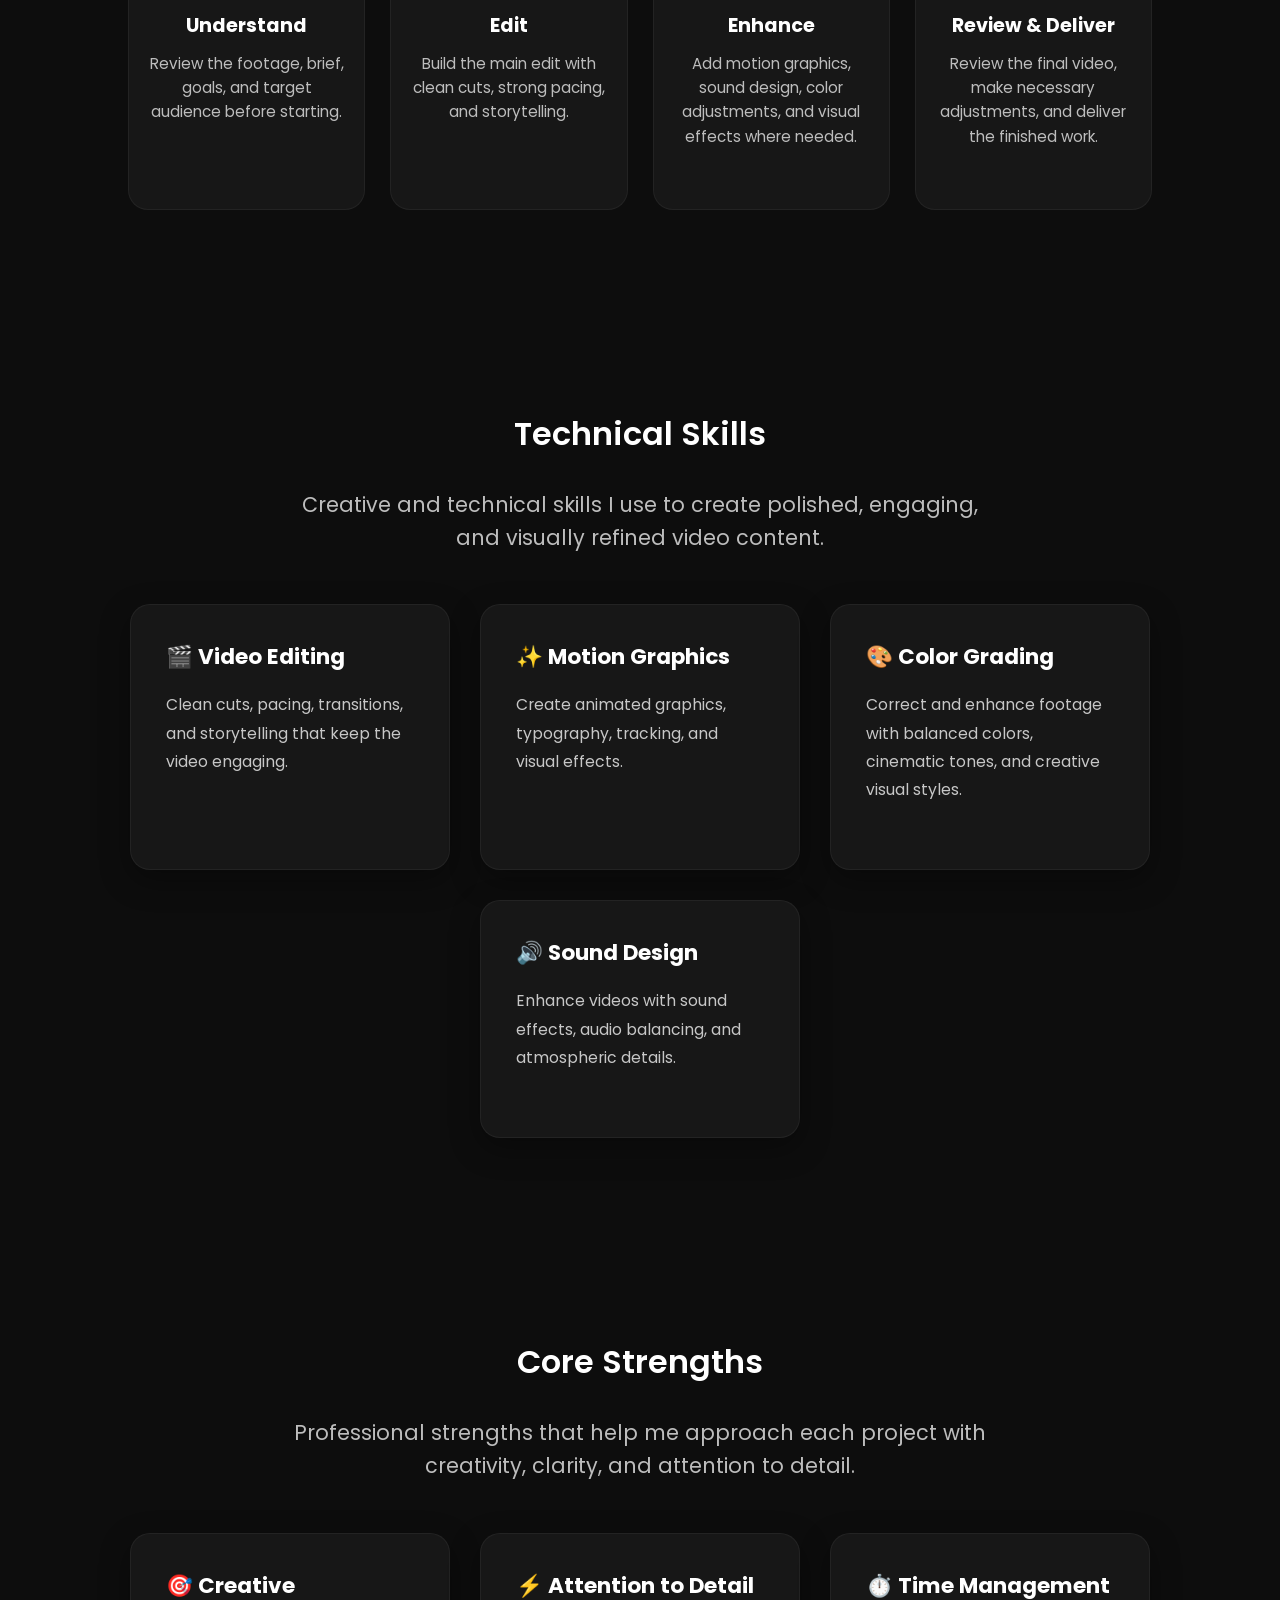
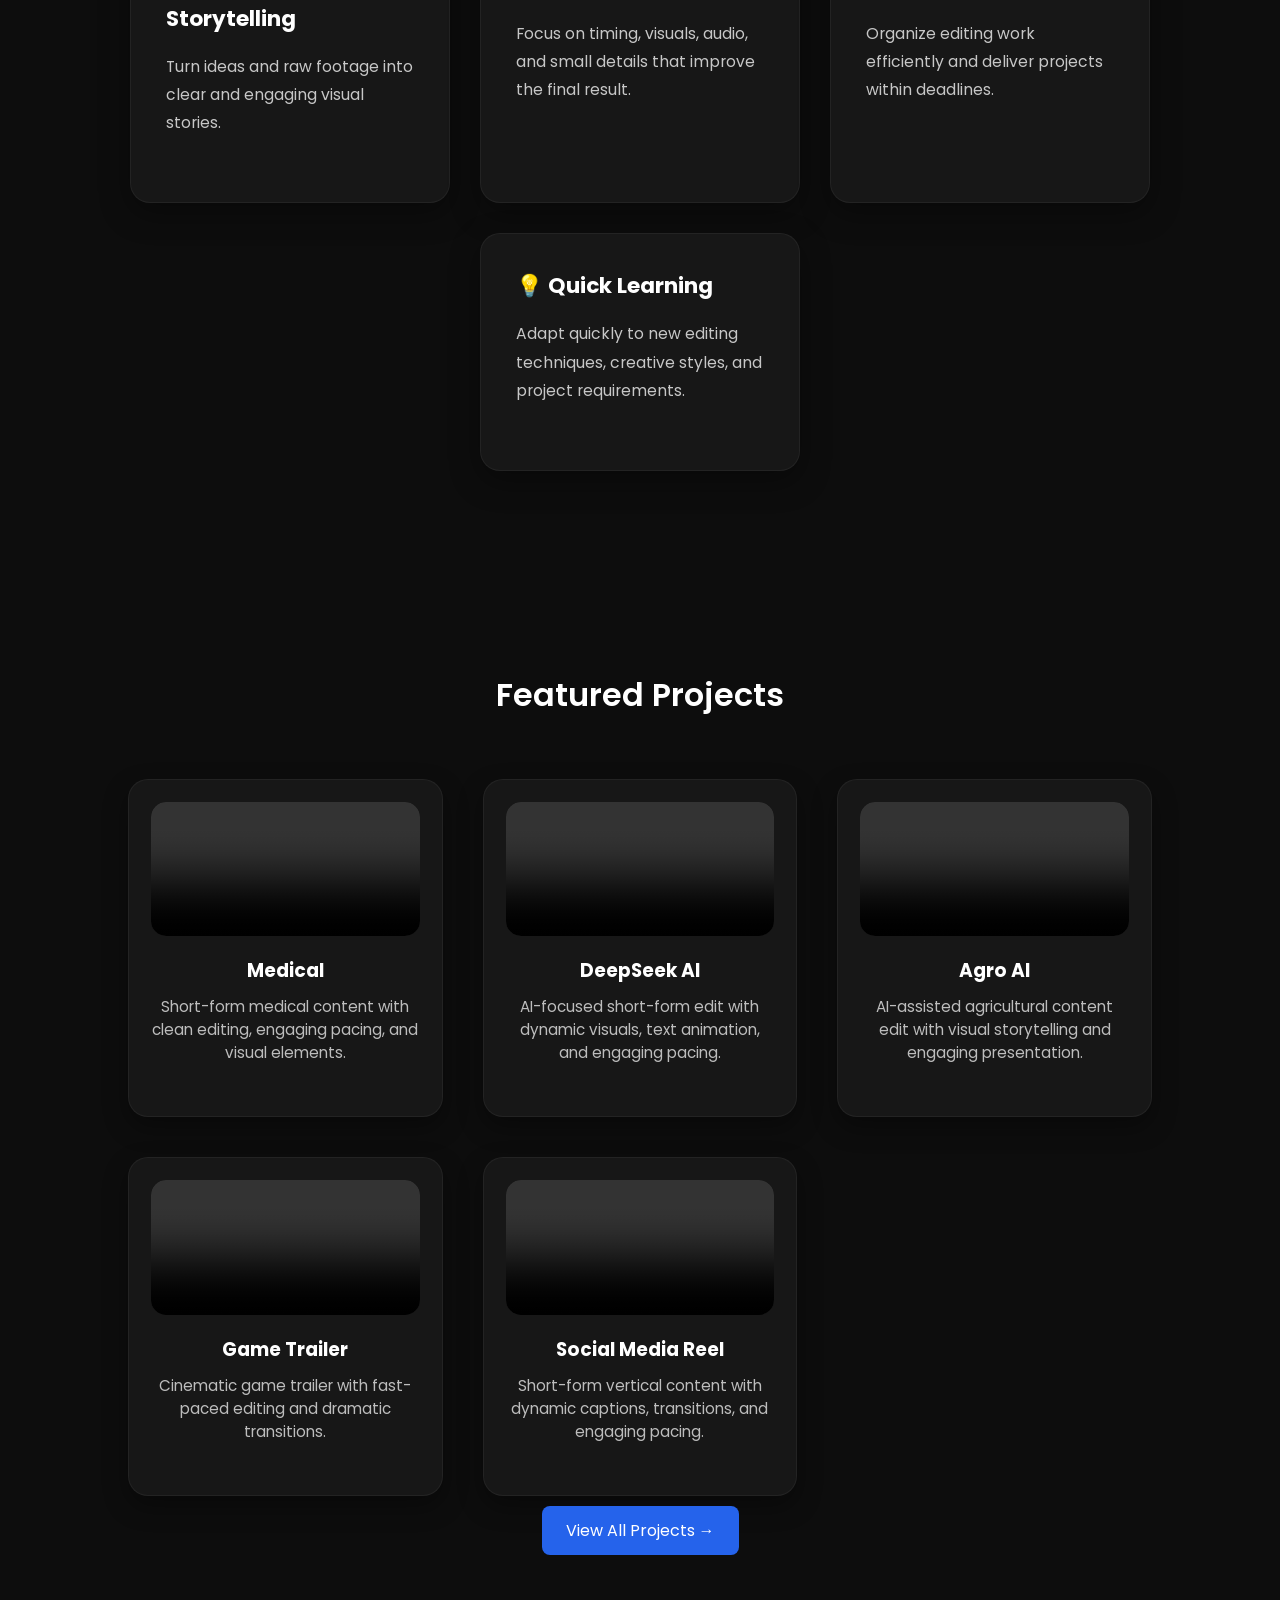
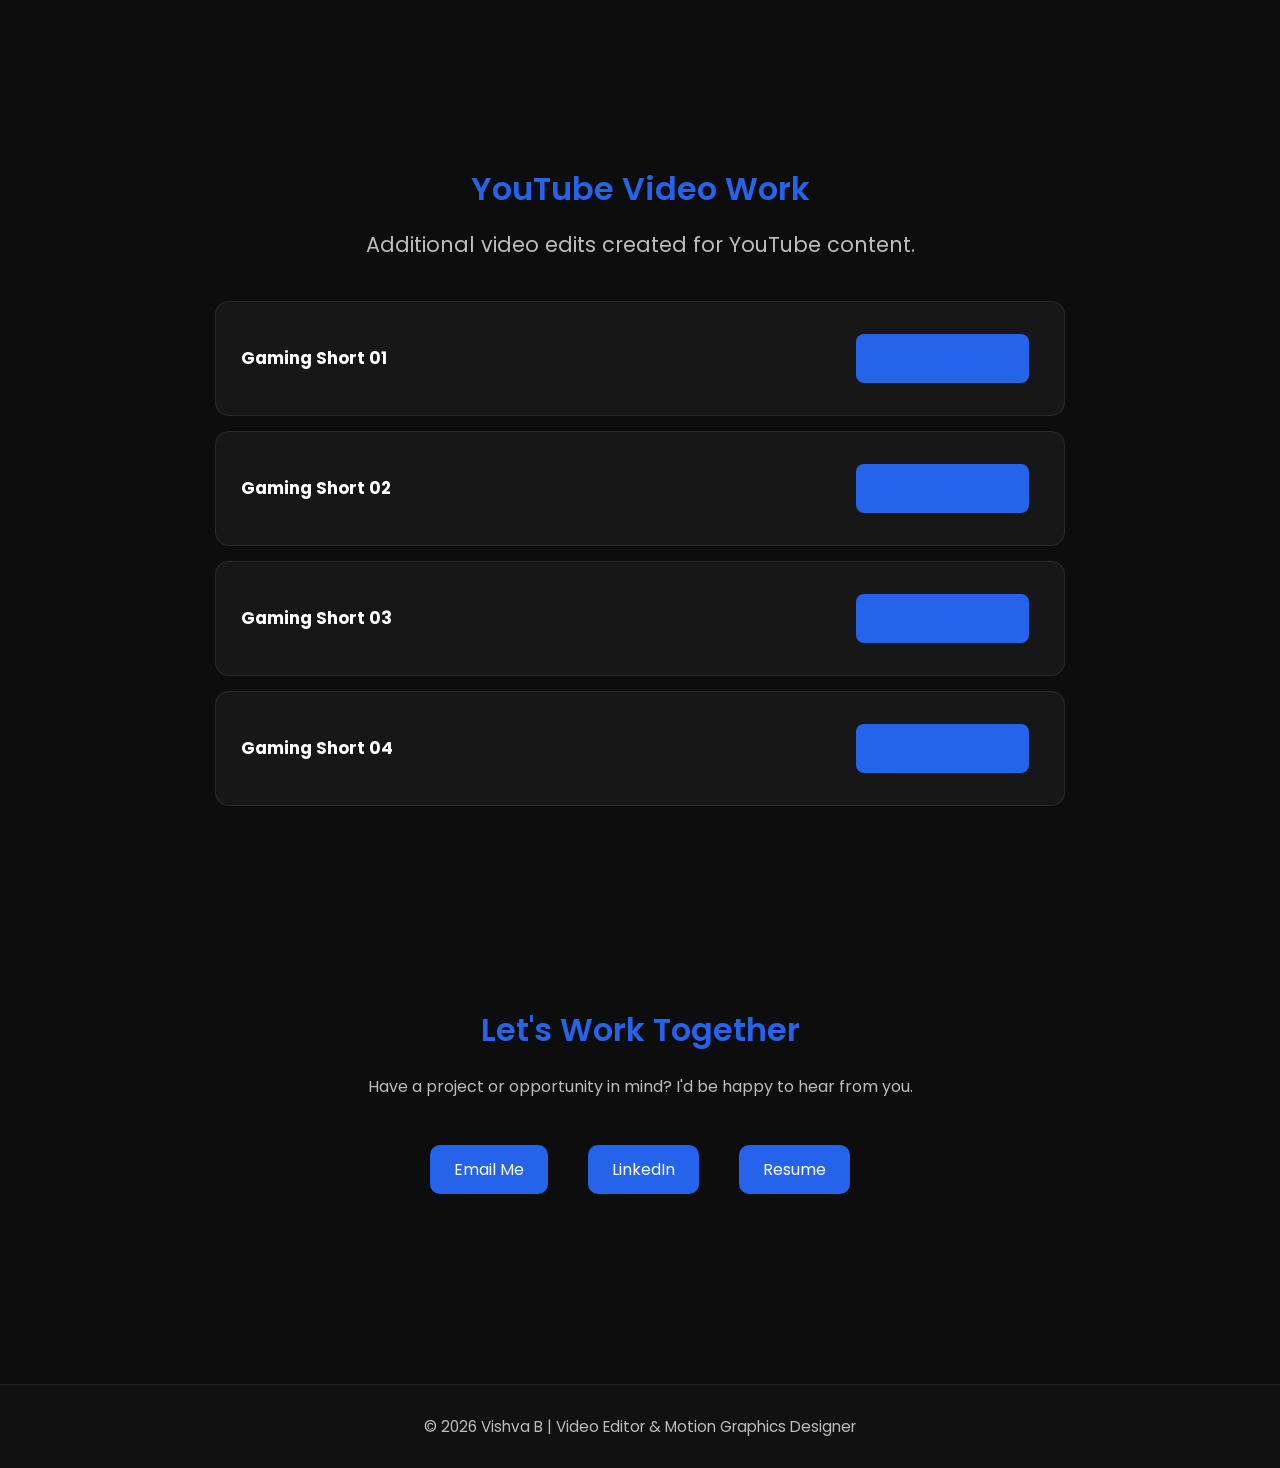
==== commit 8855cf22: "Update index.html" ====
--- a/index.html
+++ b/index.html
@@ -170,12 +170,41 @@
     </div>
 
 </section>
+<!-- Featured Projects -->
 <section id="projects" class="fade-section">
 
     <h2>Featured Projects</h2>
 
     <div class="projects-container">
 
+        <!-- Medical -->
+        <div class="project-card">
+            <video controls>
+                <source src="videos/medical.mp4" type="video/mp4">
+            </video>
+            <h3>Medical</h3>
+            <p>Short-form medical content with clean editing, engaging pacing, and visual elements.</p>
+        </div>
+
+        <!-- DeepSeek AI -->
+        <div class="project-card">
+            <video controls>
+                <source src="videos/deepseek-ai.mp4" type="video/mp4">
+            </video>
+            <h3>DeepSeek AI</h3>
+            <p>AI-focused short-form edit with dynamic visuals, text animation, and engaging pacing.</p>
+        </div>
+
+        <!-- Agro AI -->
+        <div class="project-card">
+            <video controls>
+                <source src="videos/agro-ai.mp4" type="video/mp4">
+            </video>
+            <h3>Agro AI</h3>
+            <p>AI-assisted agricultural content edit with visual storytelling and engaging presentation.</p>
+        </div>
+
+        <!-- Game Trailer -->
         <div class="project-card">
             <video controls>
                 <source src="videos/game-trailer.mp4" type="video/mp4">
@@ -184,30 +213,7 @@
             <p>Cinematic game trailer with fast-paced editing and dramatic transitions.</p>
         </div>
 
-        <div class="project-card">
-            <video controls>
-                <source src="videos/motion-tracking.mp4" type="video/mp4">
-            </video>
-            <h3>Motion Tracking</h3>
-            <p>Professional motion tracking using Adobe After Effects.</p>
-        </div>
-
-        <div class="project-card">
-            <video controls>
-                <source src="videos/green-screen.mp4" type="video/mp4">
-            </video>
-            <h3>Green Screen</h3>
-            <p>Clean chroma key compositing with realistic background replacement.</p>
-        </div>
-
-        <div class="project-card">
-            <video controls>
-                <source src="videos/logo-animation.mp4" type="video/mp4">
-            </video>
-            <h3>Logo Animation</h3>
-            <p>Animated logo reveal designed with modern motion graphics.</p>
-        </div>
-
+        <!-- Social Media Reel -->
         <div class="project-card">
             <video controls>
                 <source src="videos/social-media-reel.mp4" type="video/mp4">
@@ -217,9 +223,11 @@
         </div>
 
     </div>
-<div class="view-all-projects">
-    <a href="projects.html" class="primary-btn">View All Projects →</a>
-</div>
+
+    <div class="view-all-projects">
+        <a href="projects.html" class="primary-btn">View All Projects →</a>
+    </div>
+
 </section>
 <!-- YouTube Video Work -->
 <section id="youtube-work" class="fade-section">
--- a/style.css
+++ b/style.css
@@ -589,5 +589,25 @@
         line-height:1.6;
         padding:0 15px;
     }
-
-}
+    @media (max-width:768px){
+    .process-container{
+        display:flex !important;
+        flex-direction:column !important;
+        width:100% !important;
+    }
+
+    .process-card{
+        width:100% !important;
+        box-sizing:border-box !important;
+    }
+@media (max-width:768px){
+
+    .process-card{
+        text-align:center;
+    }
+
+    .project-card{
+        text-align:center;
+    }
+
+}
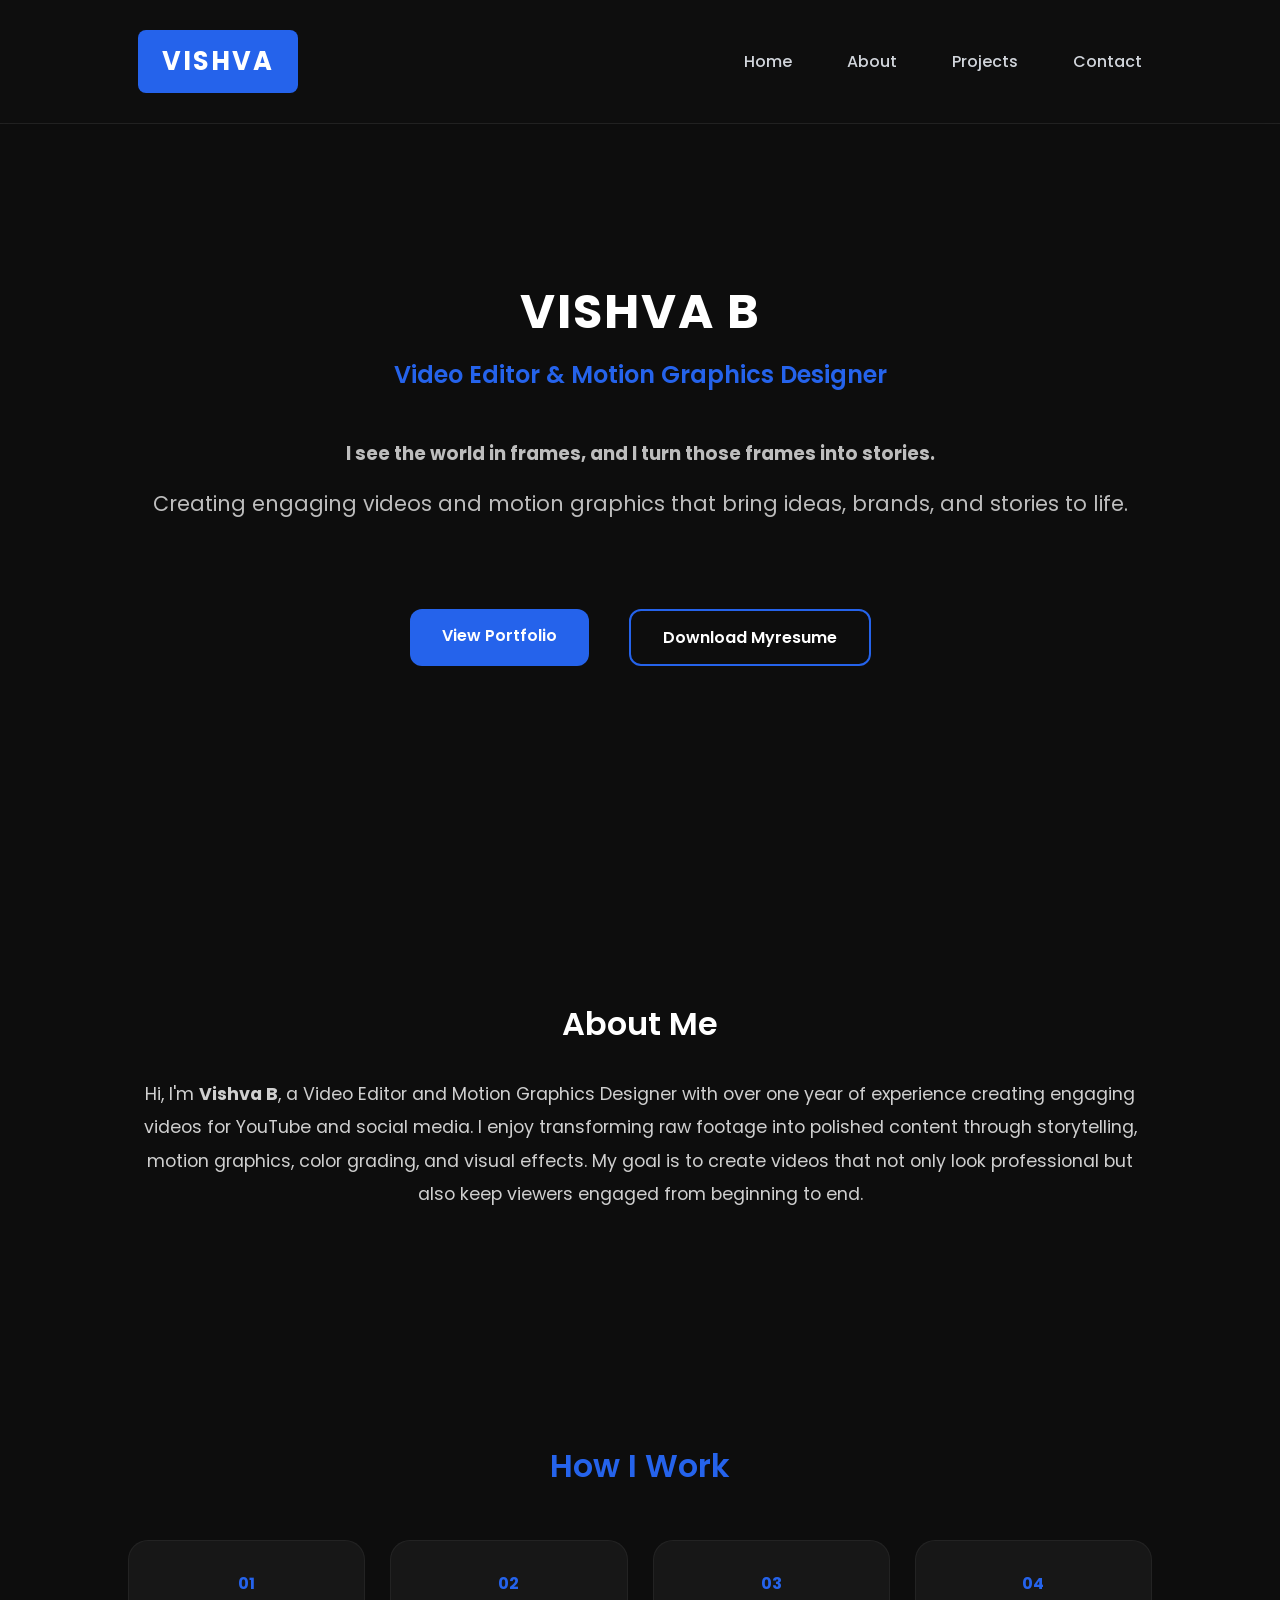
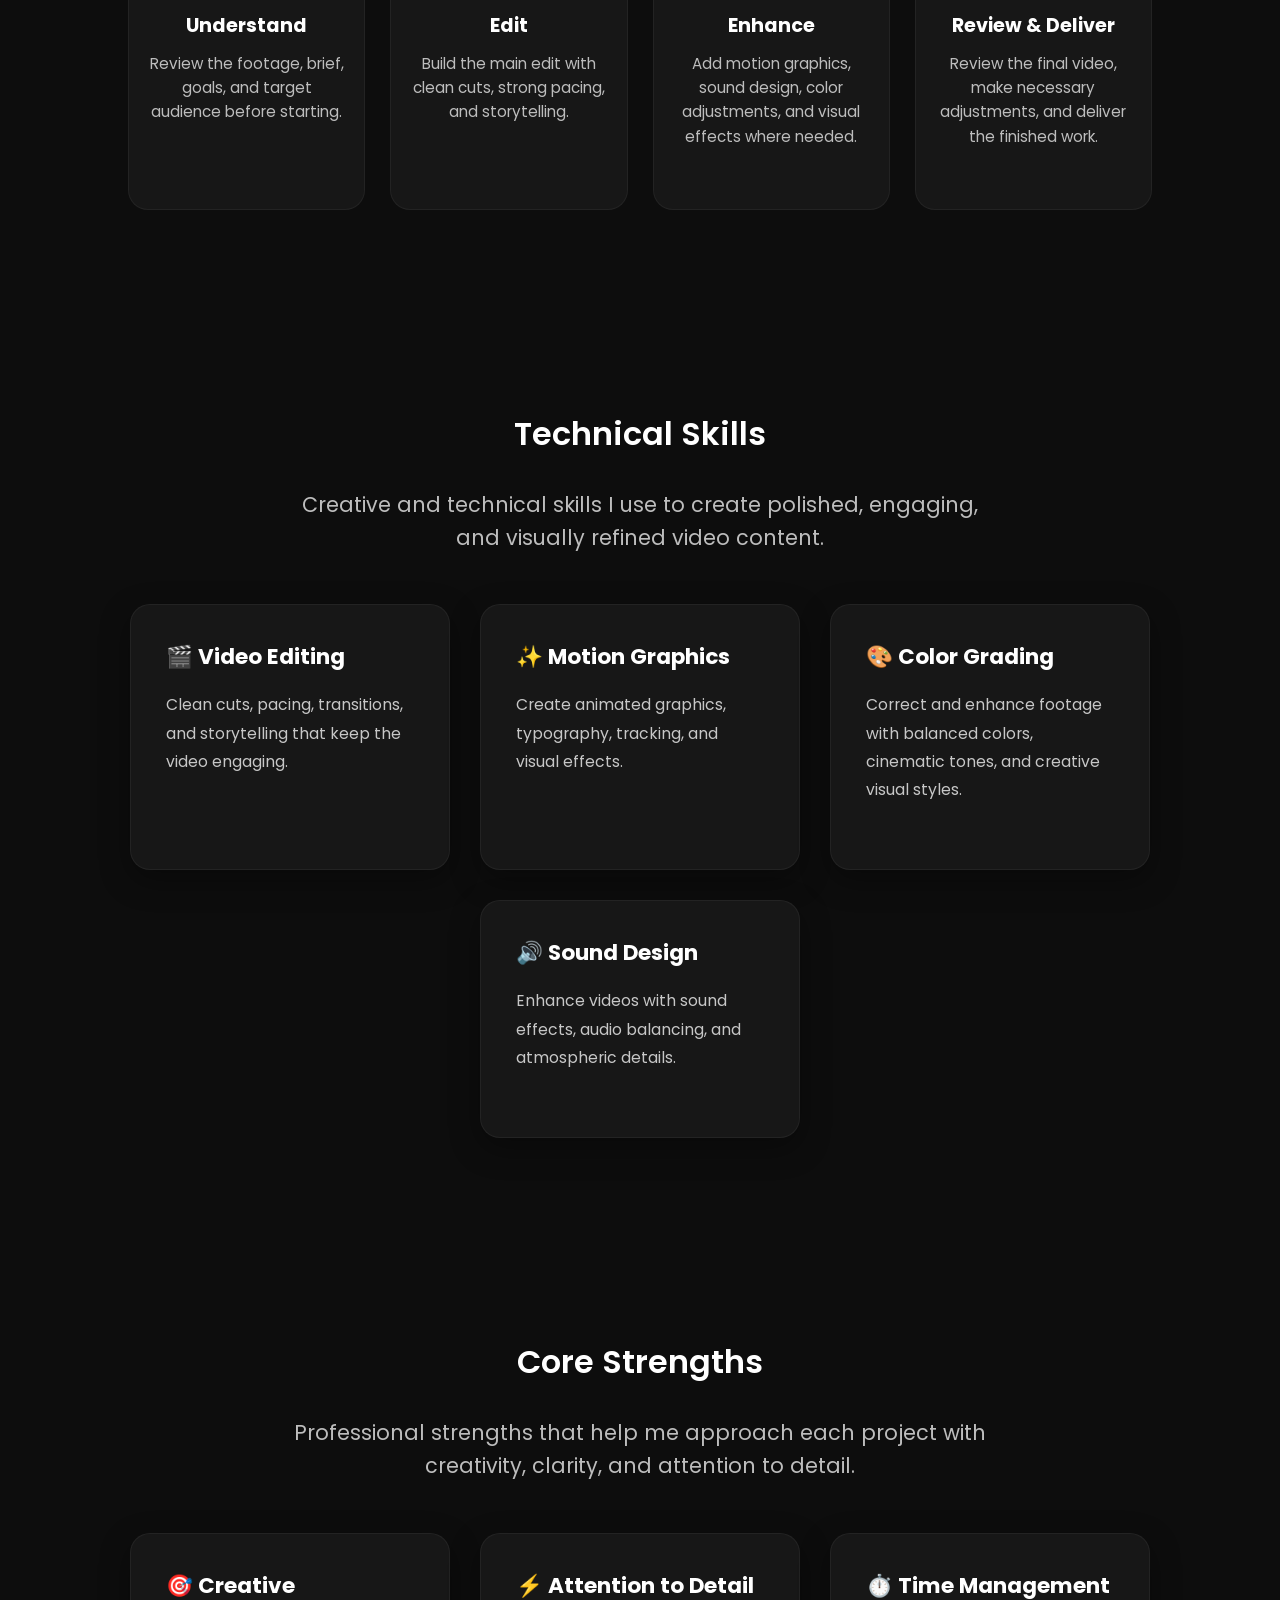
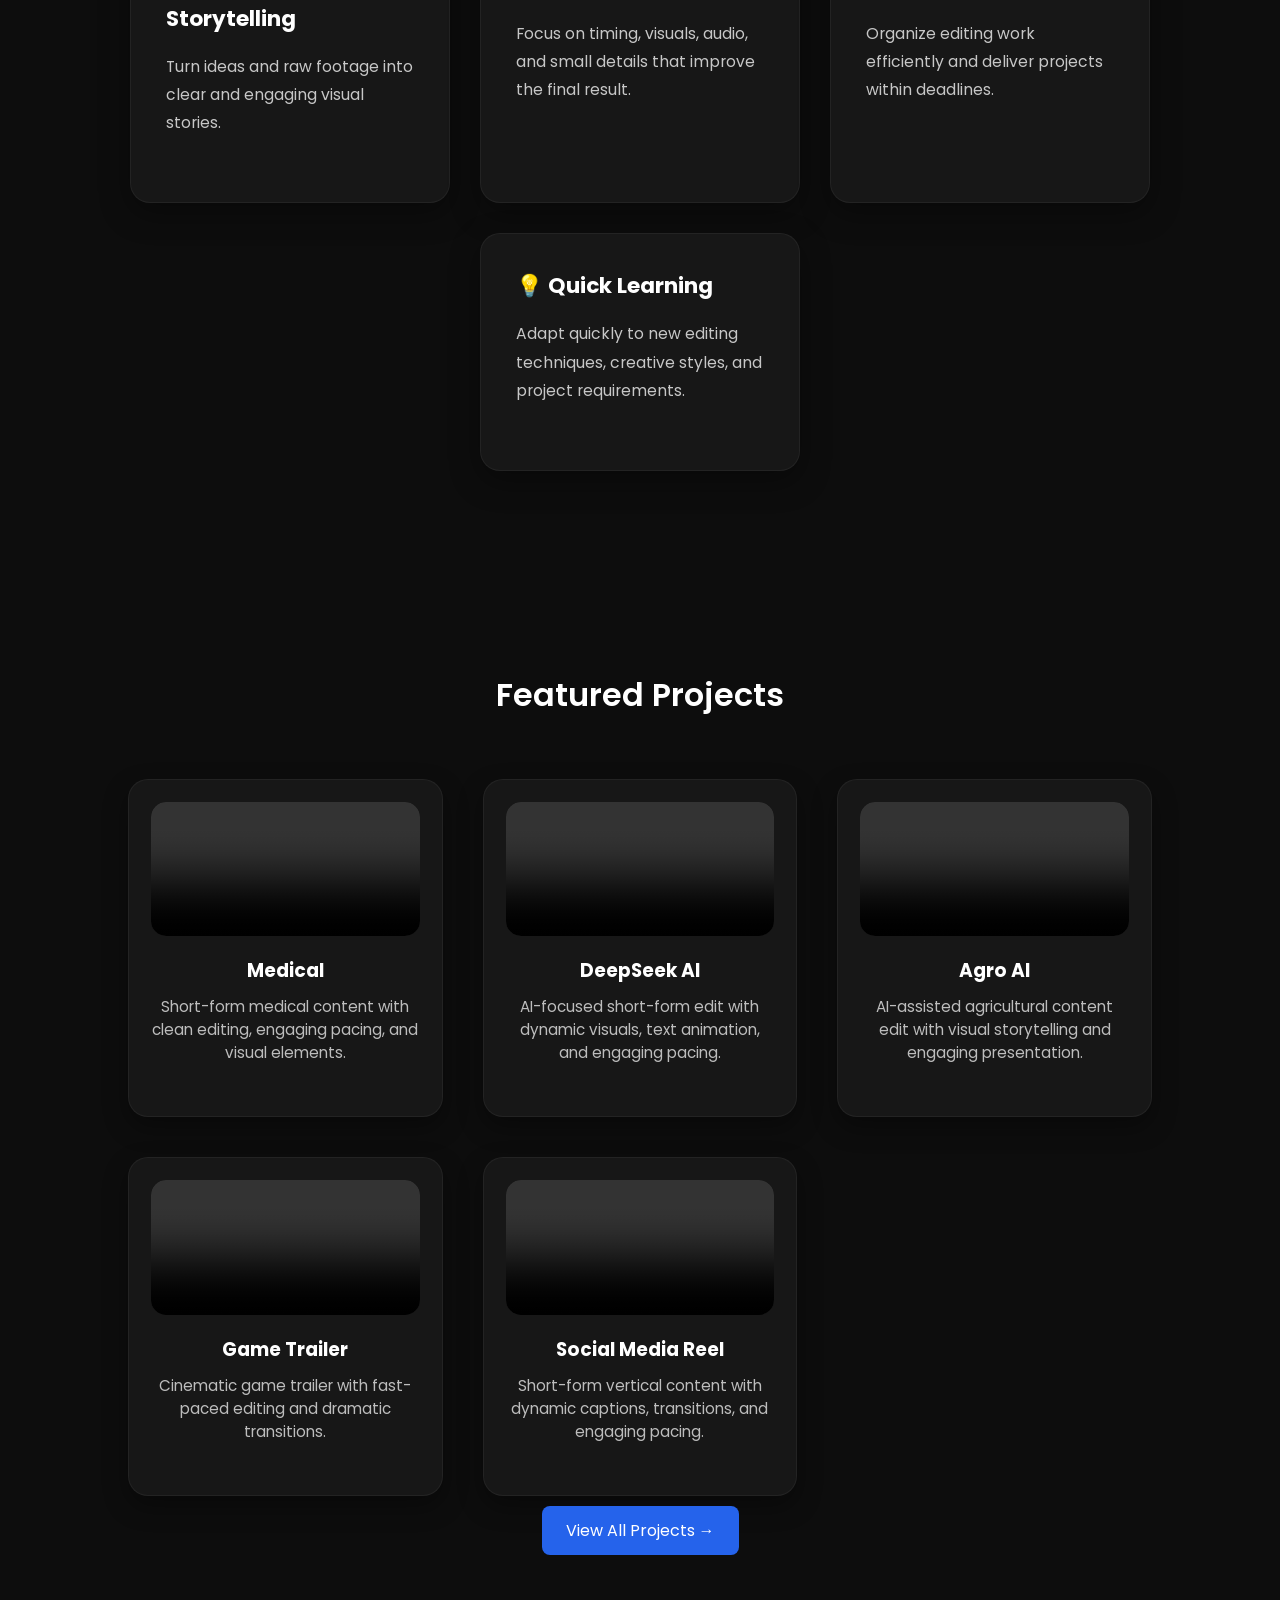
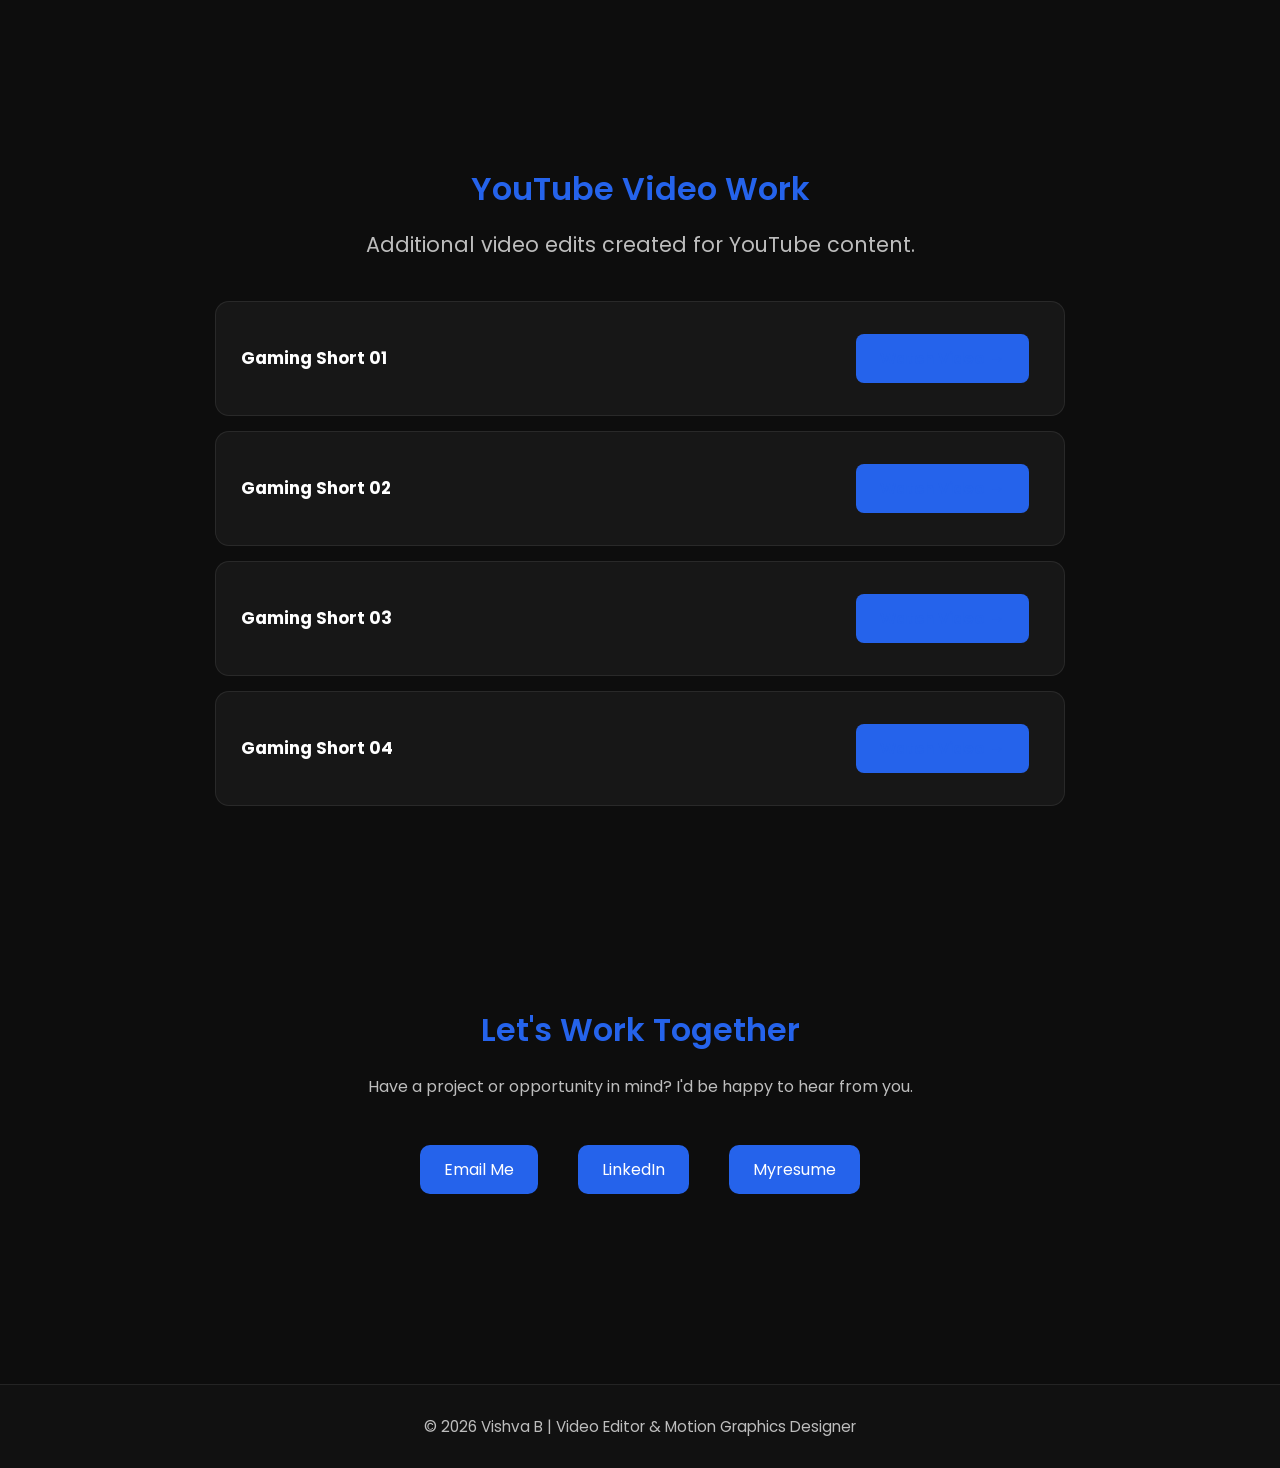
==== commit 7c030d83: "Update index.html" ====
--- a/index.html
+++ b/index.html
@@ -34,7 +34,7 @@
 
     <div class="hero-buttons">
         <a class="primary-btn" href="#projects">View Portfolio</a>
-        <a class="secondary-btn" href="resume.pdf" target="_blank">Download Resume</a>
+        <a class="secondary-btn" href="Myresume.pdf" target="_blank">Download Myresume</a>
     </div>
 </header>
 <section id="about" class="fade-section">
@@ -292,8 +292,8 @@
             LinkedIn
         </a>
 
-        <a href="resume.pdf" target="_blank">
-            Resume
+        <a href="Myresume.pdf" target="_blank">
+            Myresume
         </a>
 
     </div>
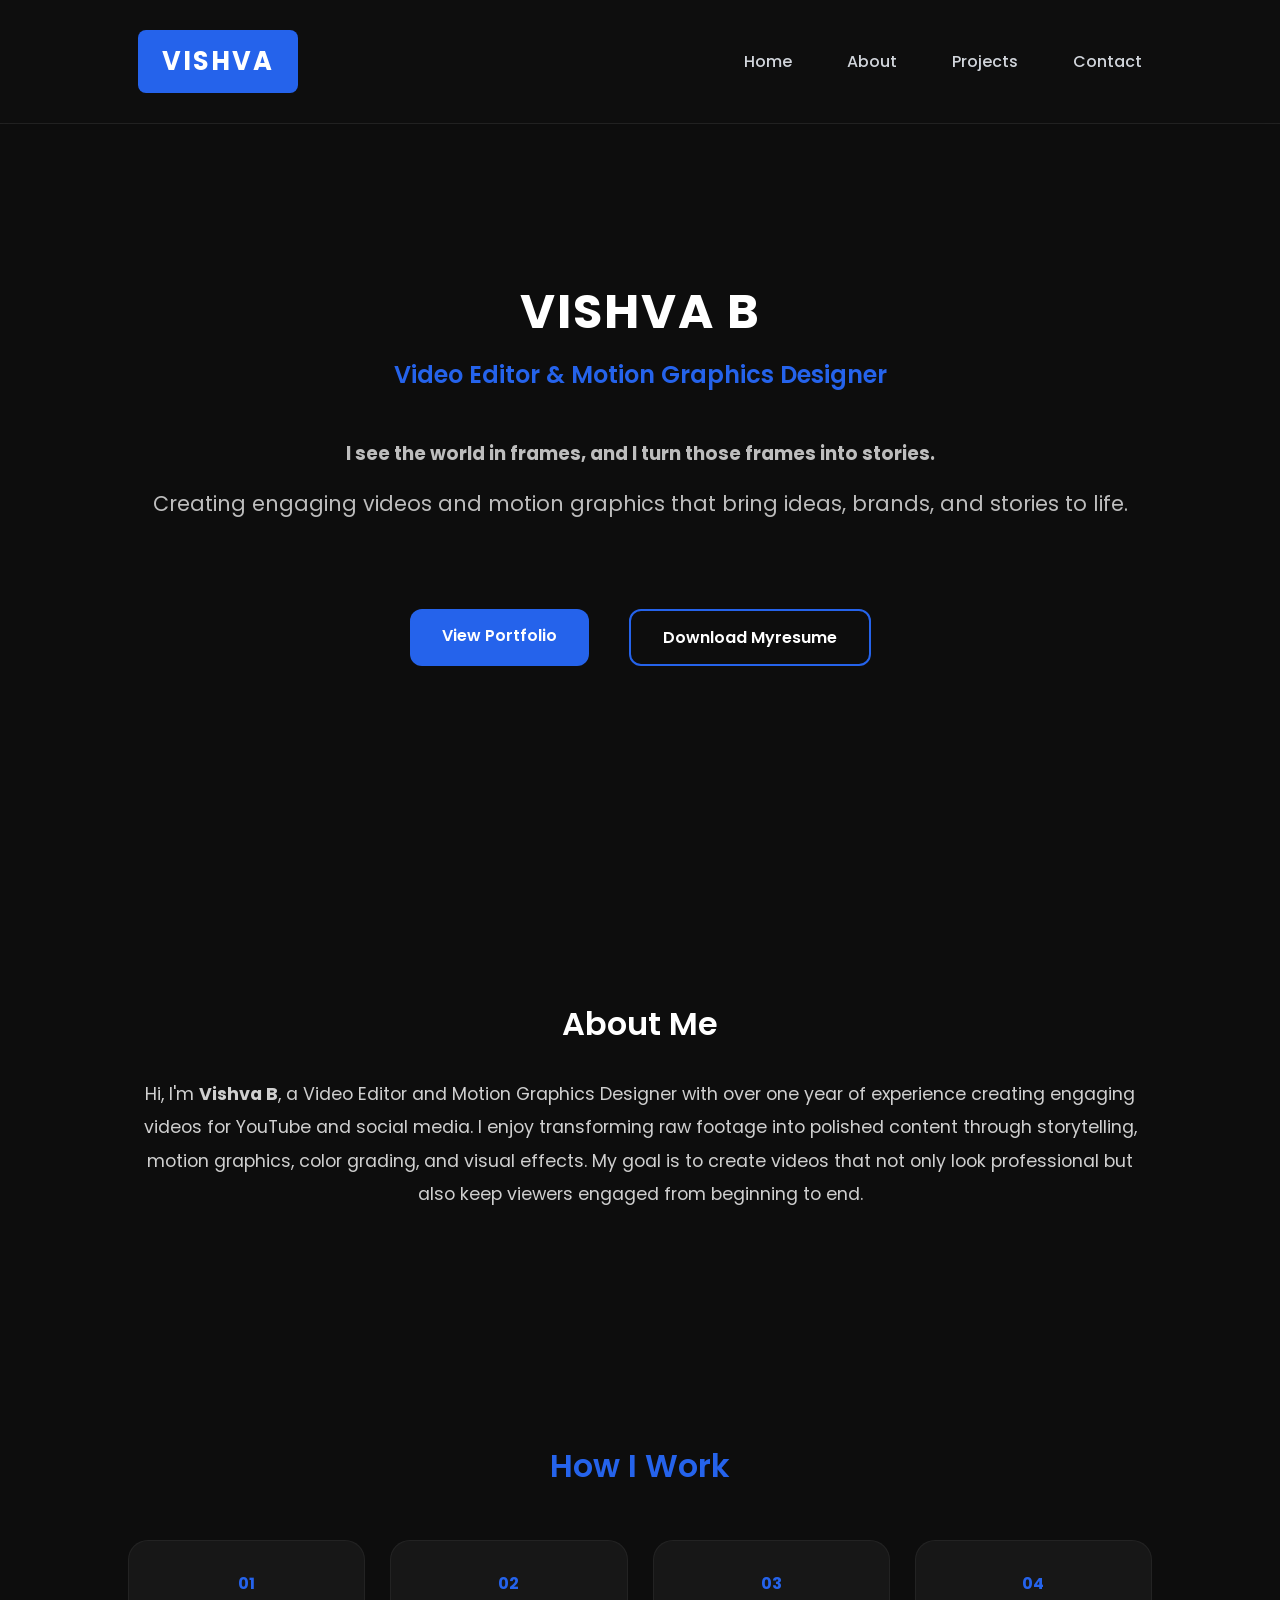
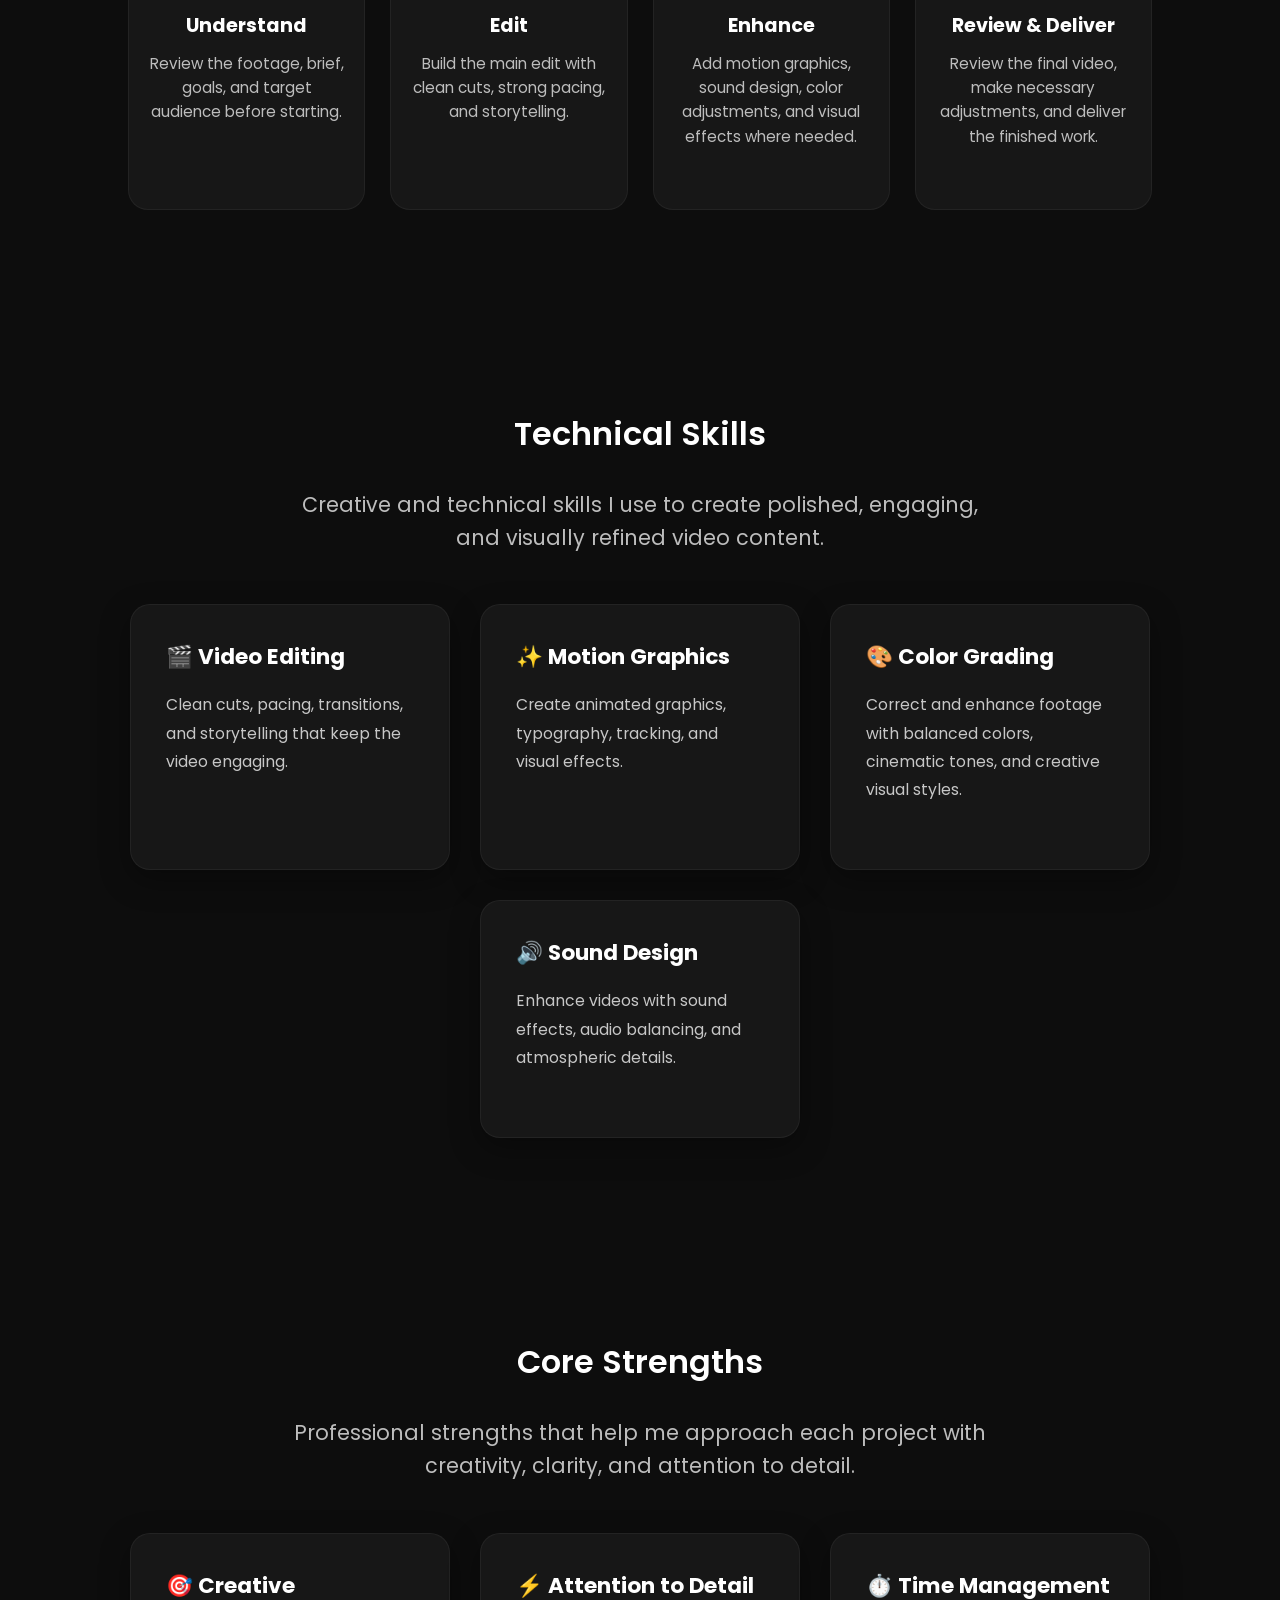
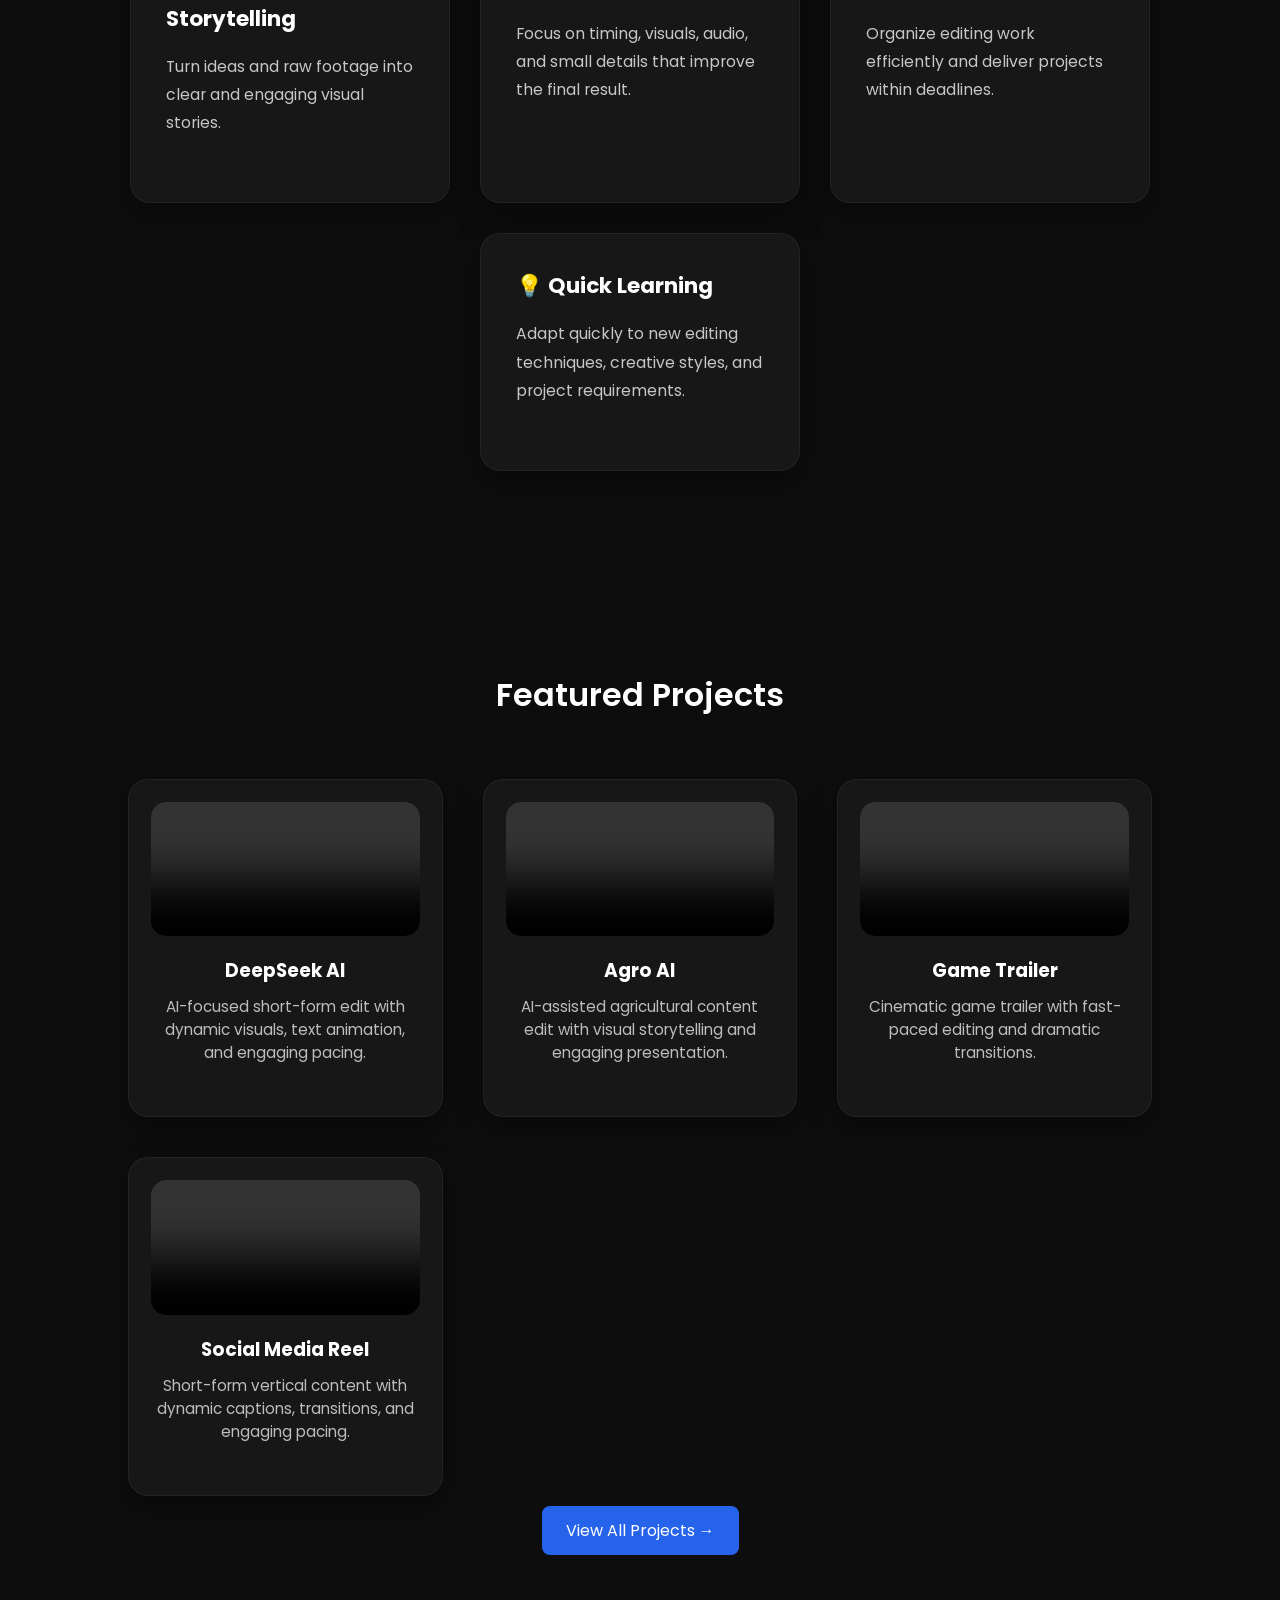
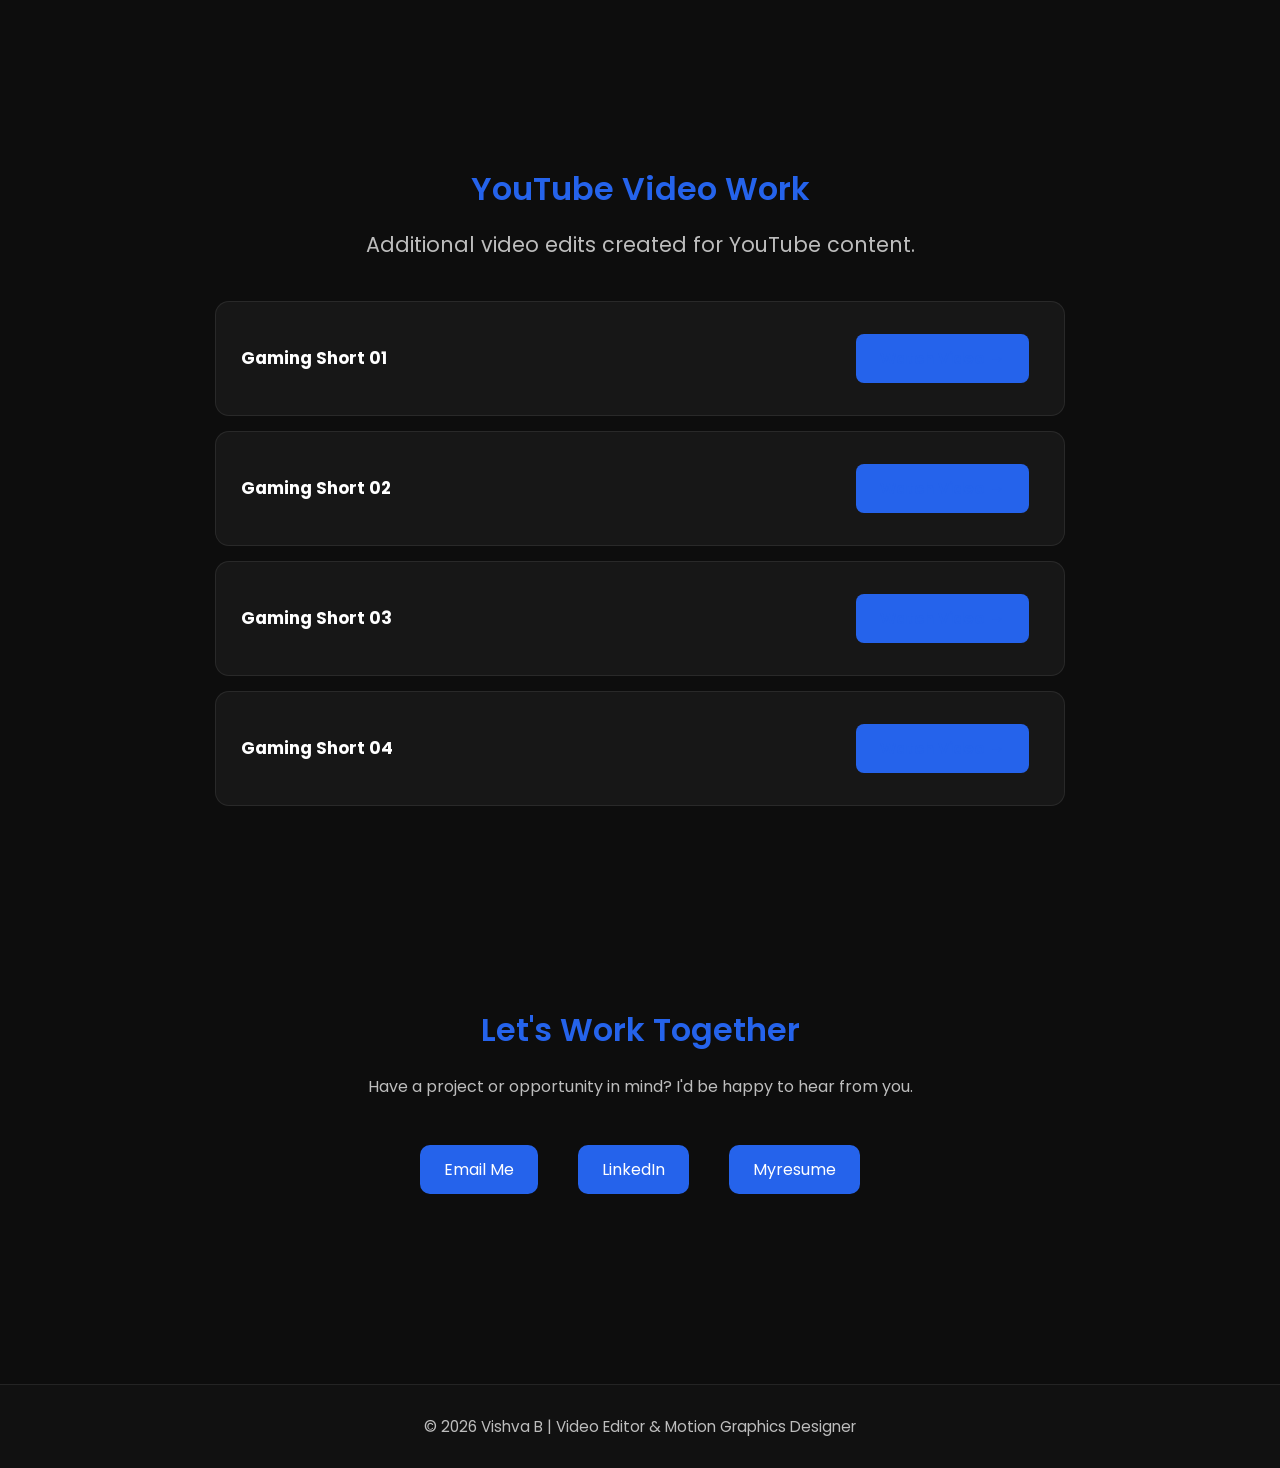
==== commit 143e195b: "Update index.html" ====
--- a/index.html
+++ b/index.html
@@ -176,16 +176,6 @@
     <h2>Featured Projects</h2>
 
     <div class="projects-container">
-
-        <!-- Medical -->
-        <div class="project-card">
-            <video controls>
-                <source src="videos/medical.mp4" type="video/mp4">
-            </video>
-            <h3>Medical</h3>
-            <p>Short-form medical content with clean editing, engaging pacing, and visual elements.</p>
-        </div>
-
         <!-- DeepSeek AI -->
         <div class="project-card">
             <video controls>
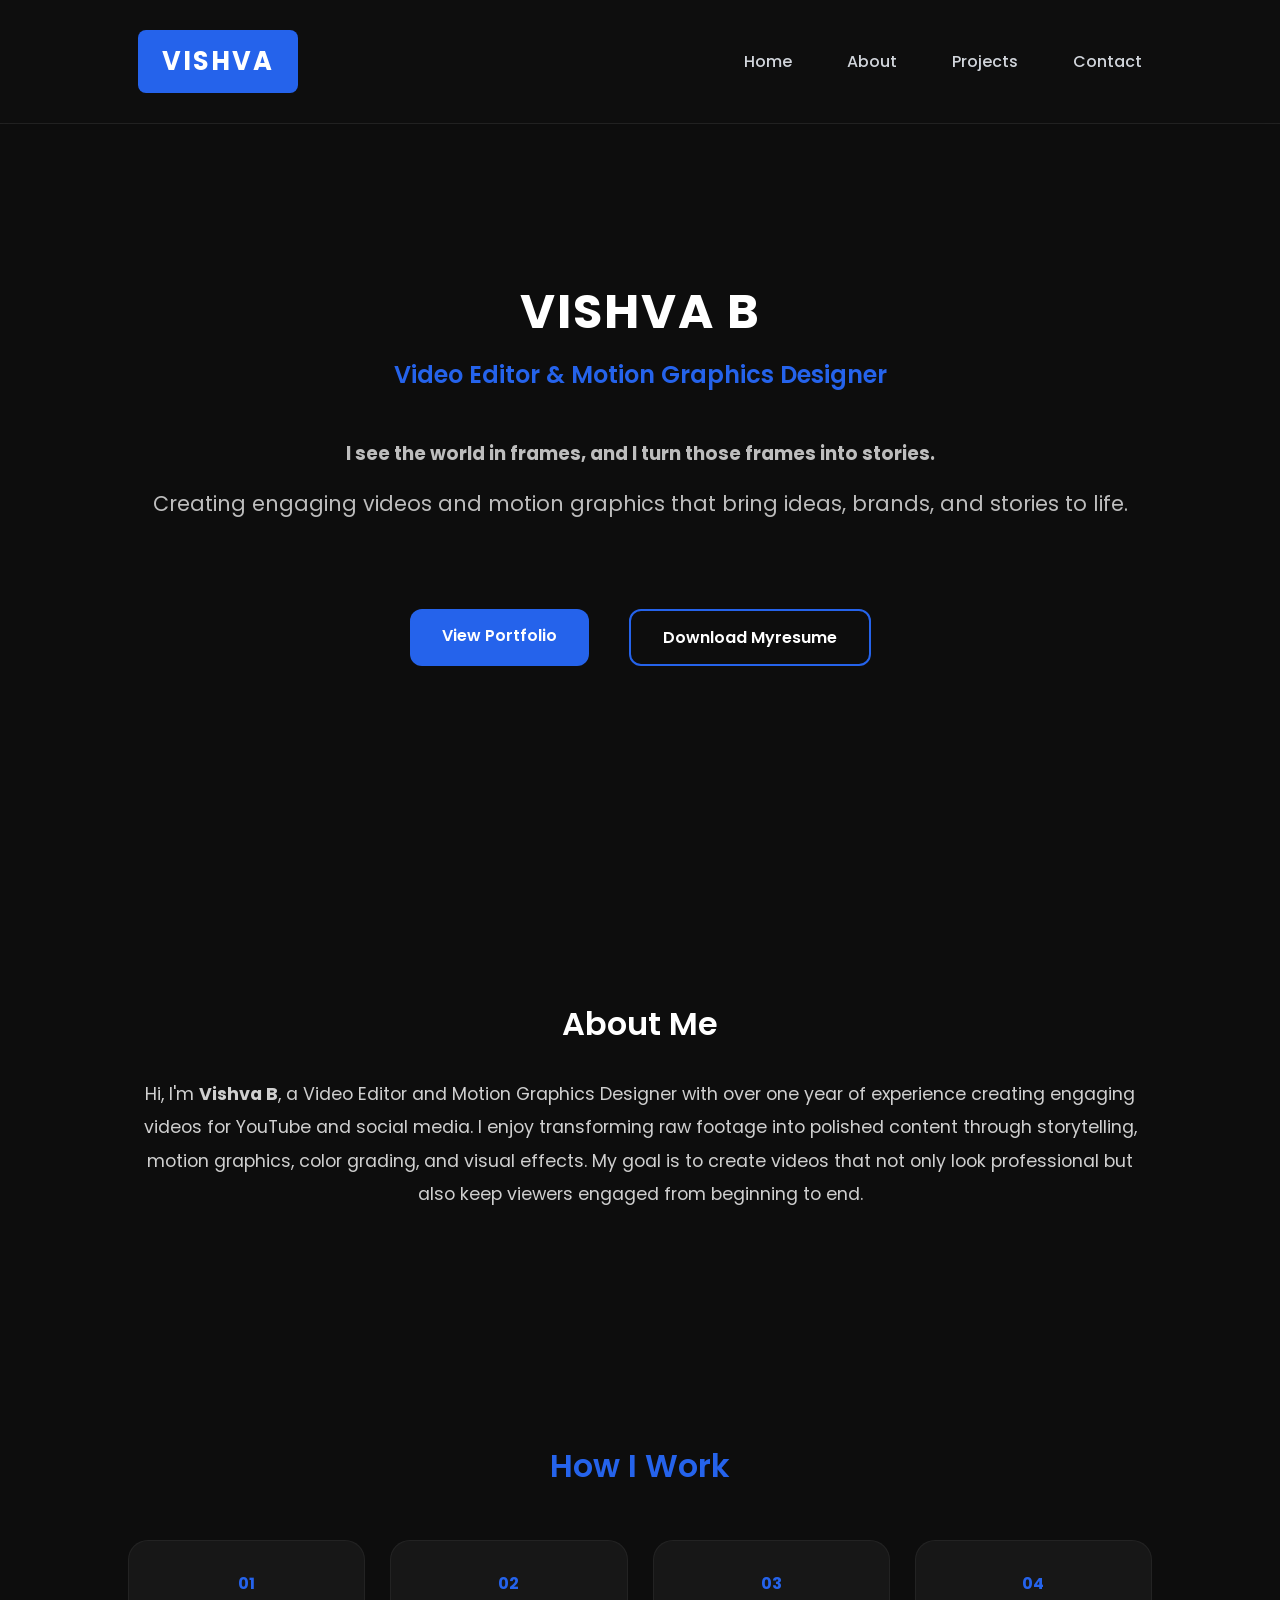
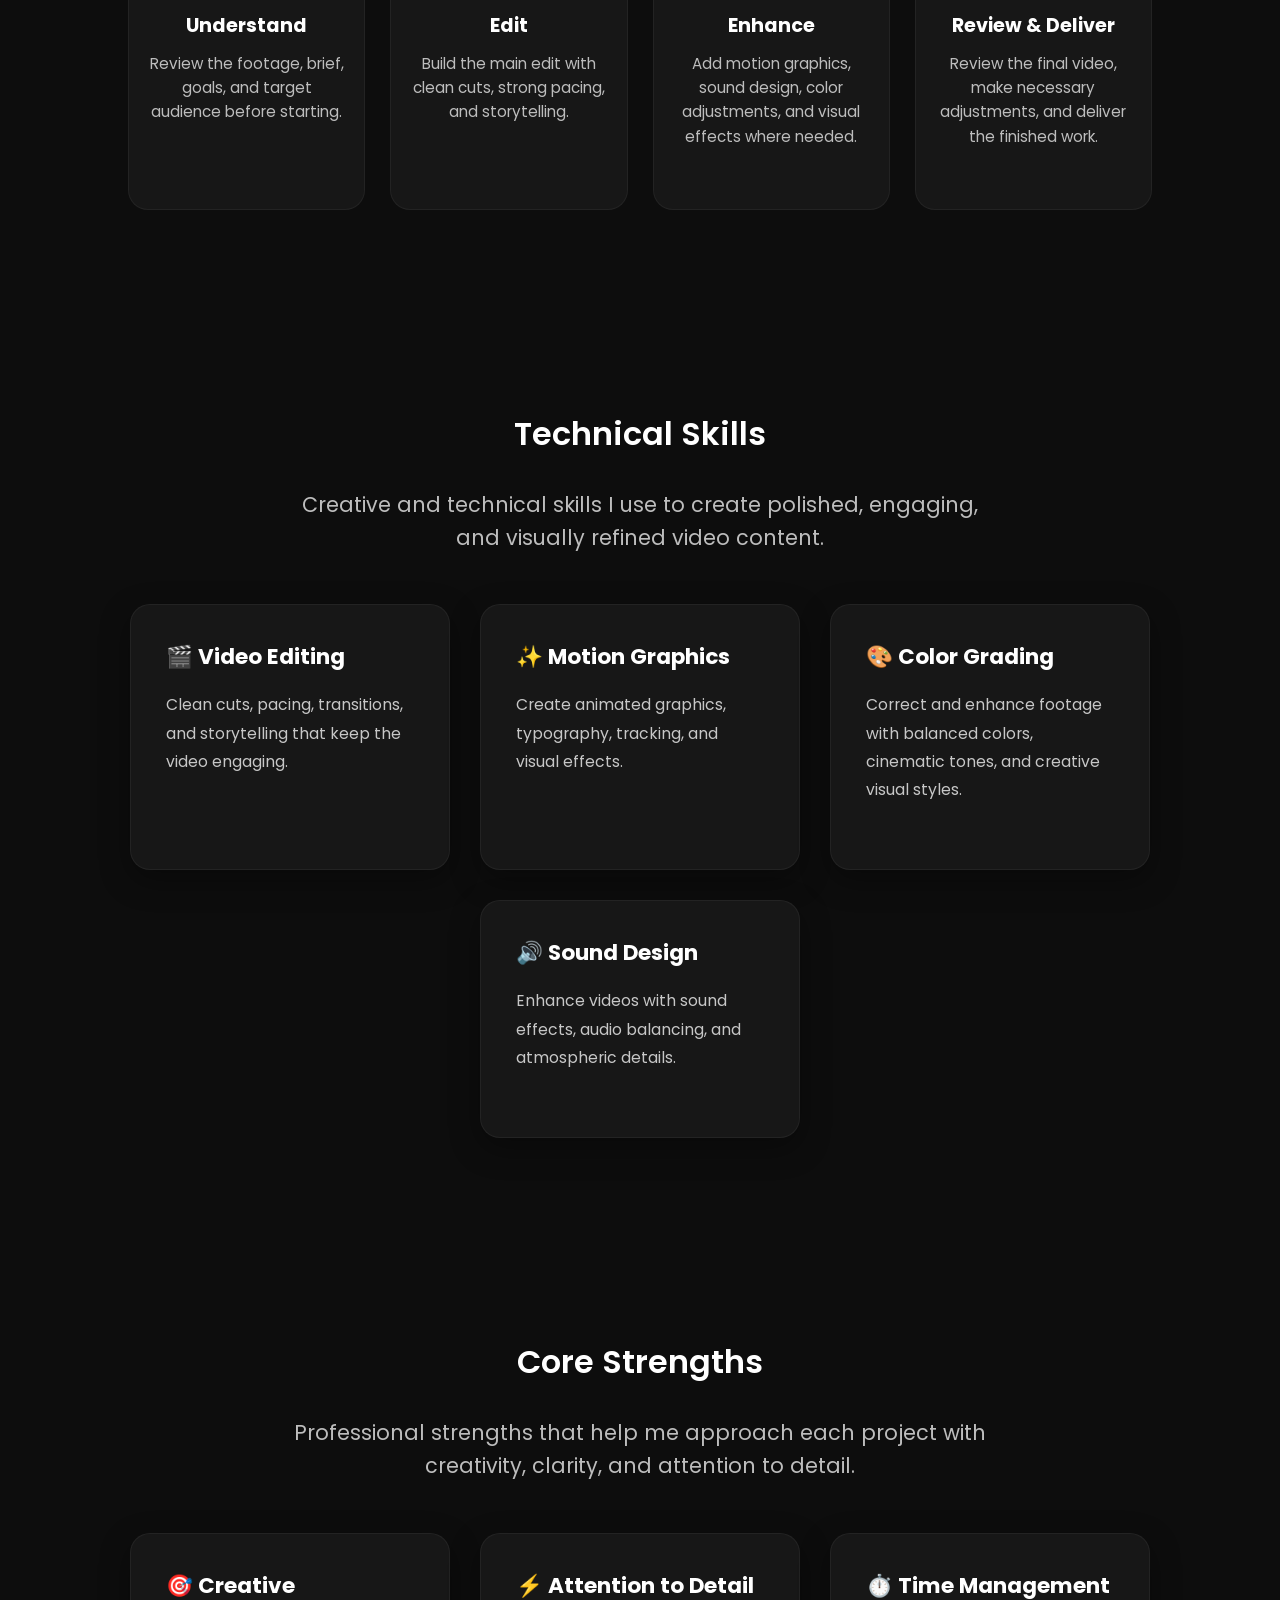
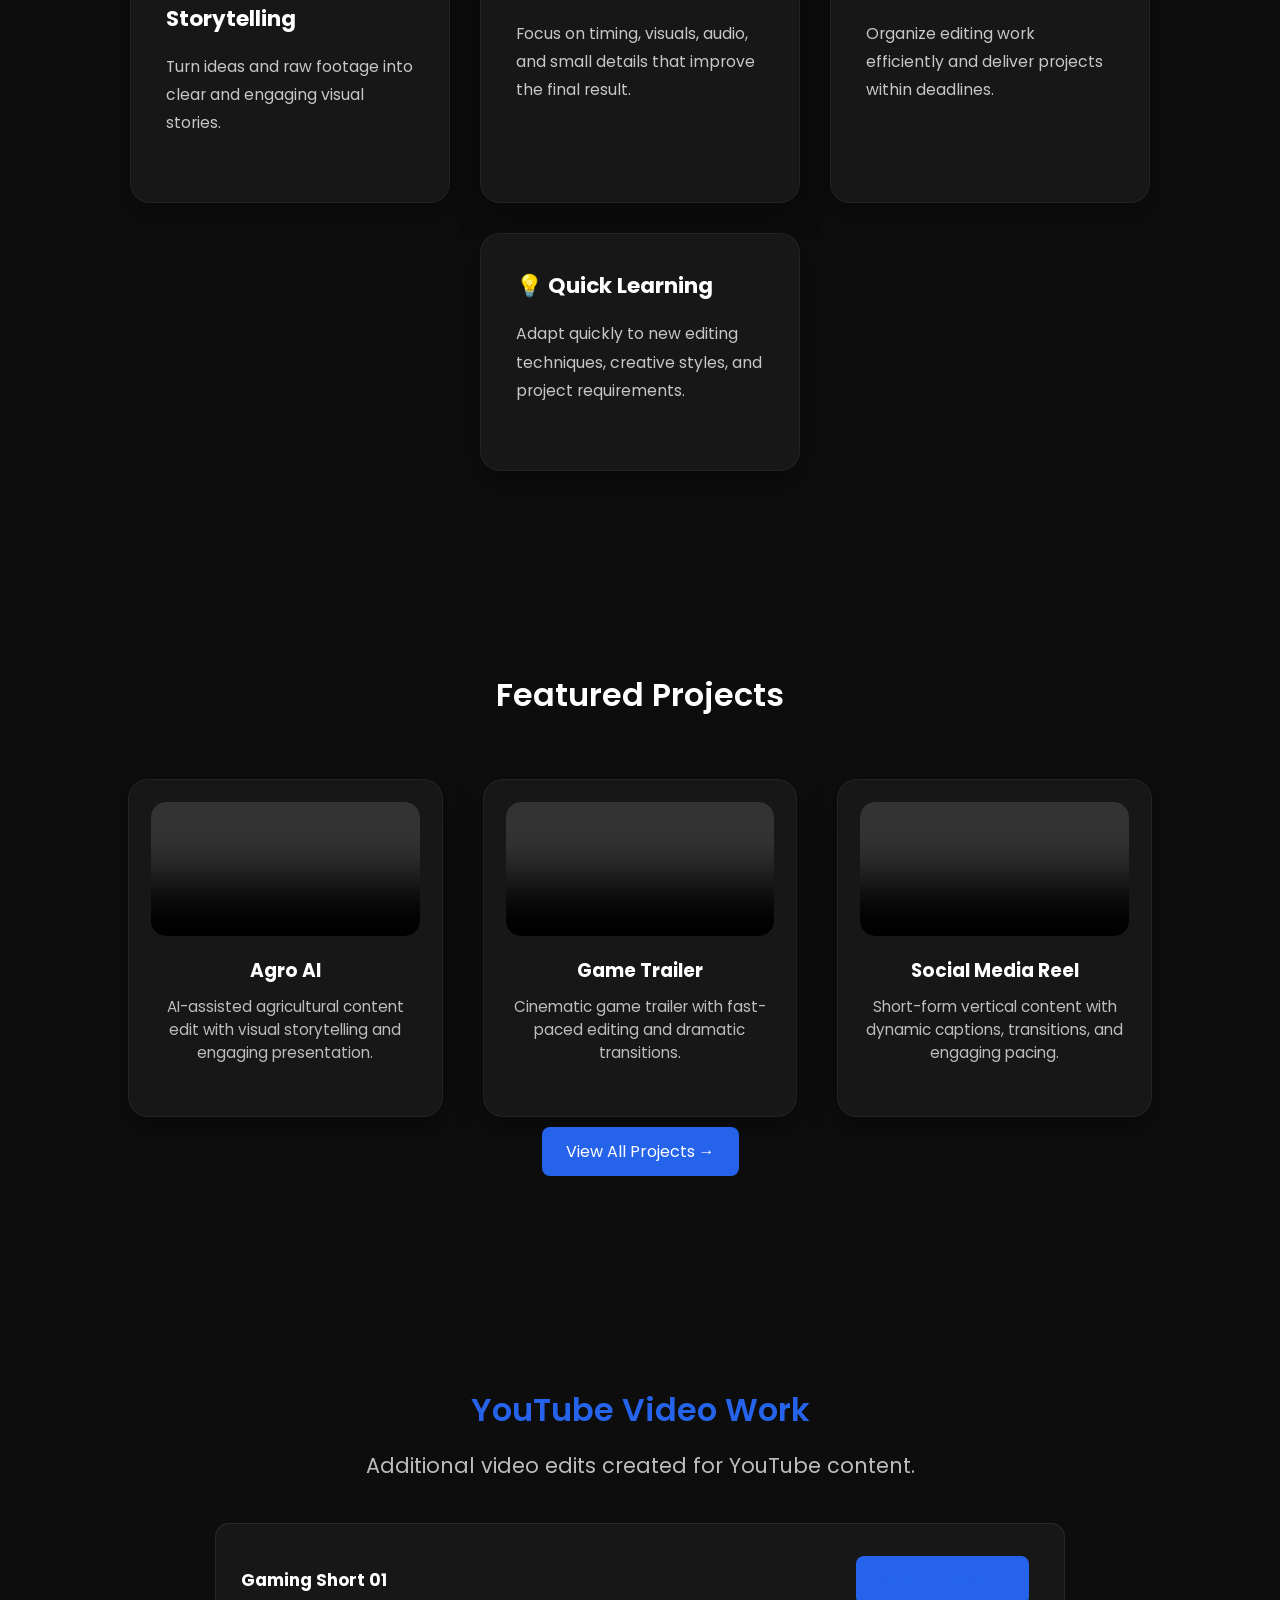
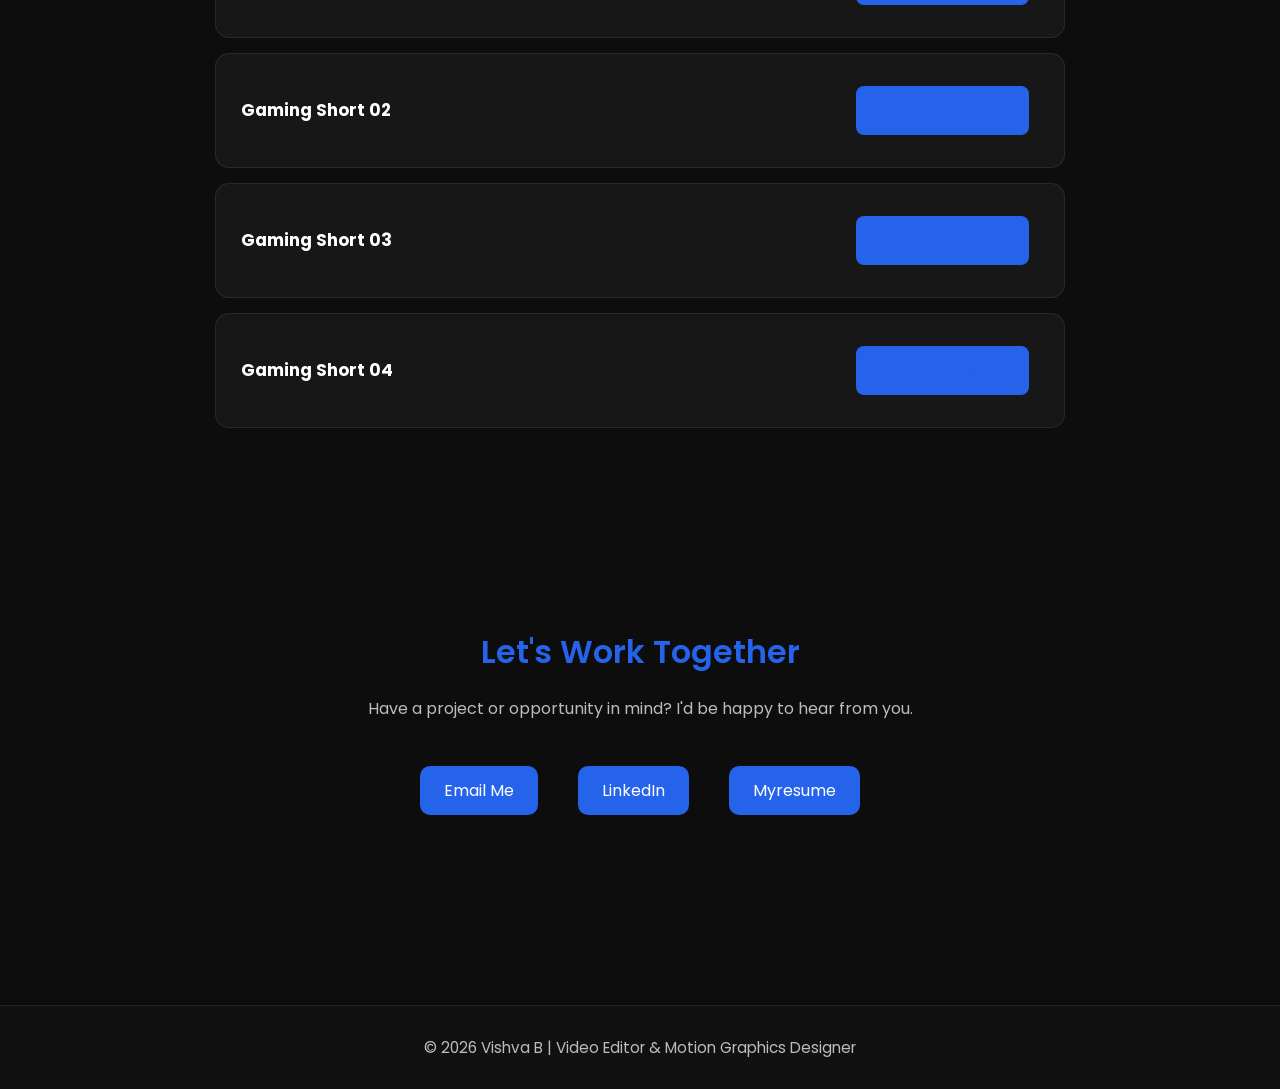
==== commit 6776774c: "Update index.html" ====
--- a/index.html
+++ b/index.html
@@ -176,14 +176,6 @@
     <h2>Featured Projects</h2>
 
     <div class="projects-container">
-        <!-- DeepSeek AI -->
-        <div class="project-card">
-            <video controls>
-                <source src="videos/deepseek-ai.mp4" type="video/mp4">
-            </video>
-            <h3>DeepSeek AI</h3>
-            <p>AI-focused short-form edit with dynamic visuals, text animation, and engaging pacing.</p>
-        </div>
 
         <!-- Agro AI -->
         <div class="project-card">
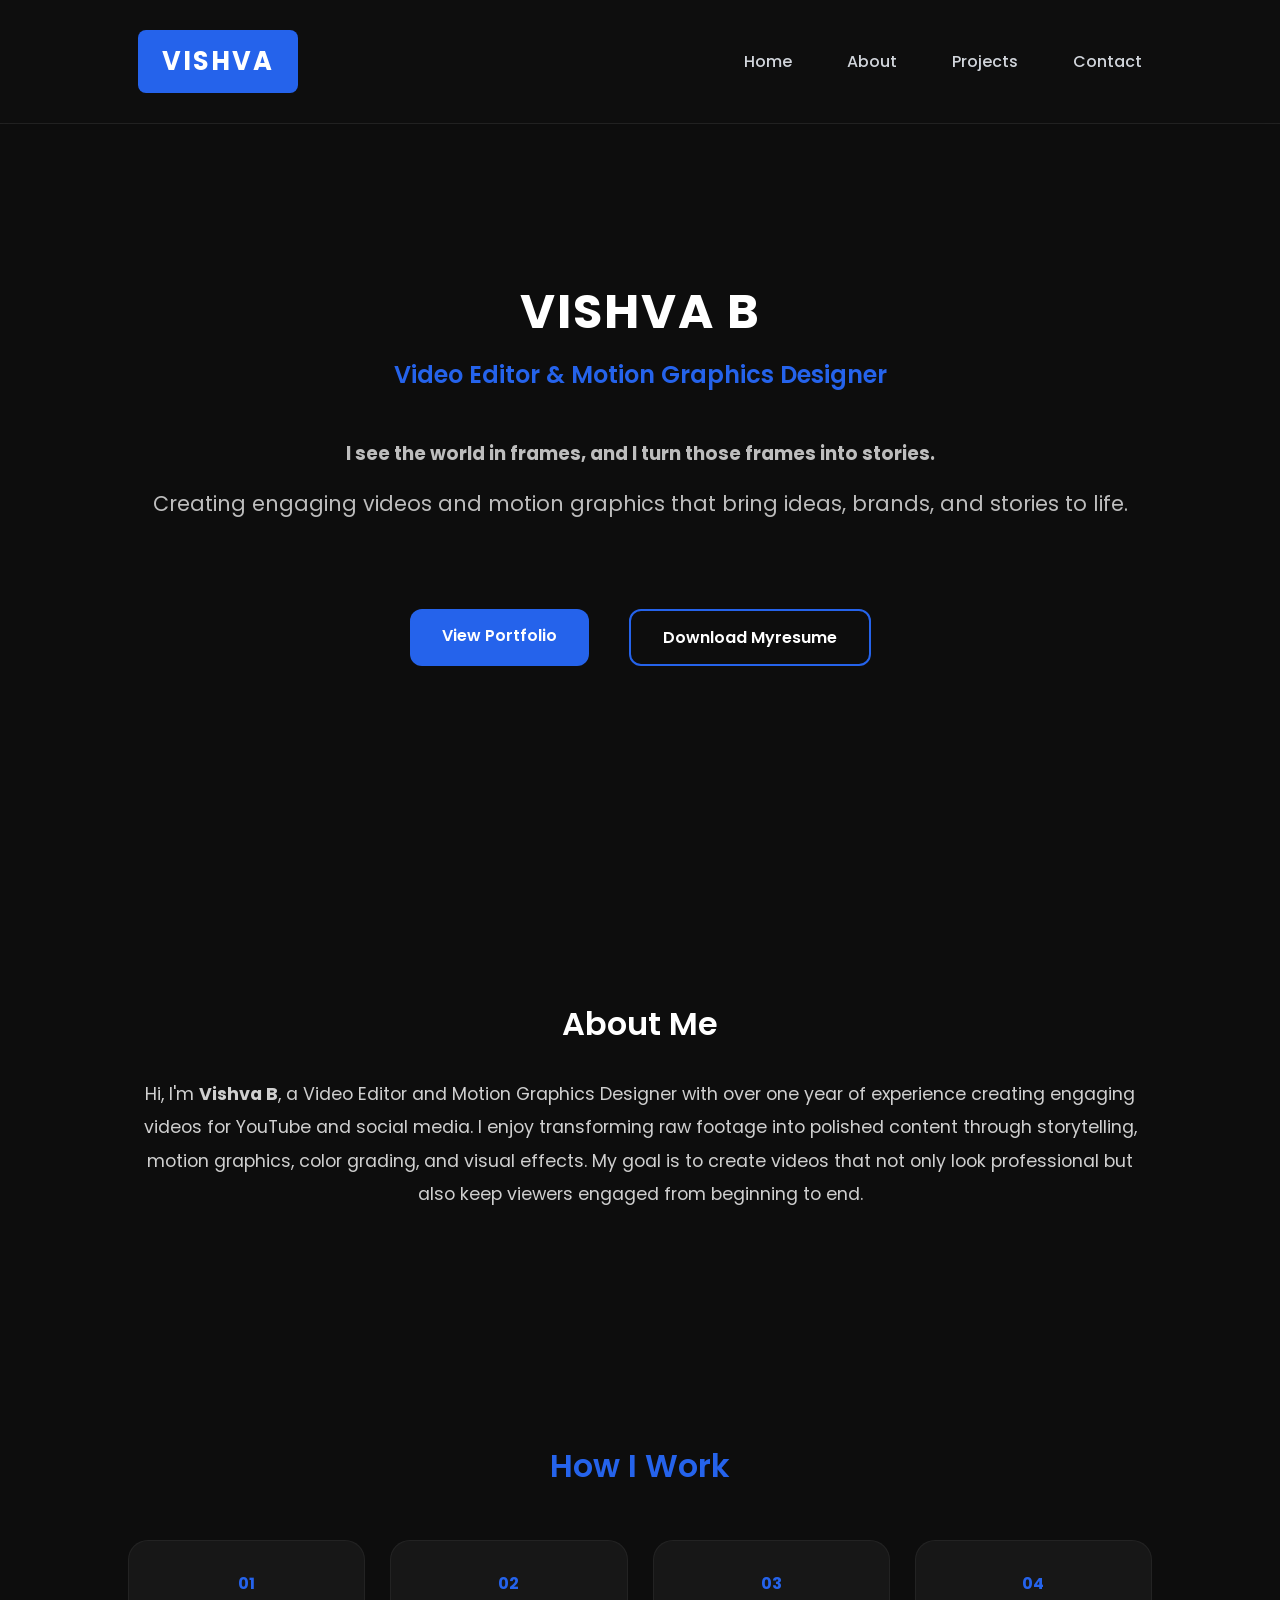
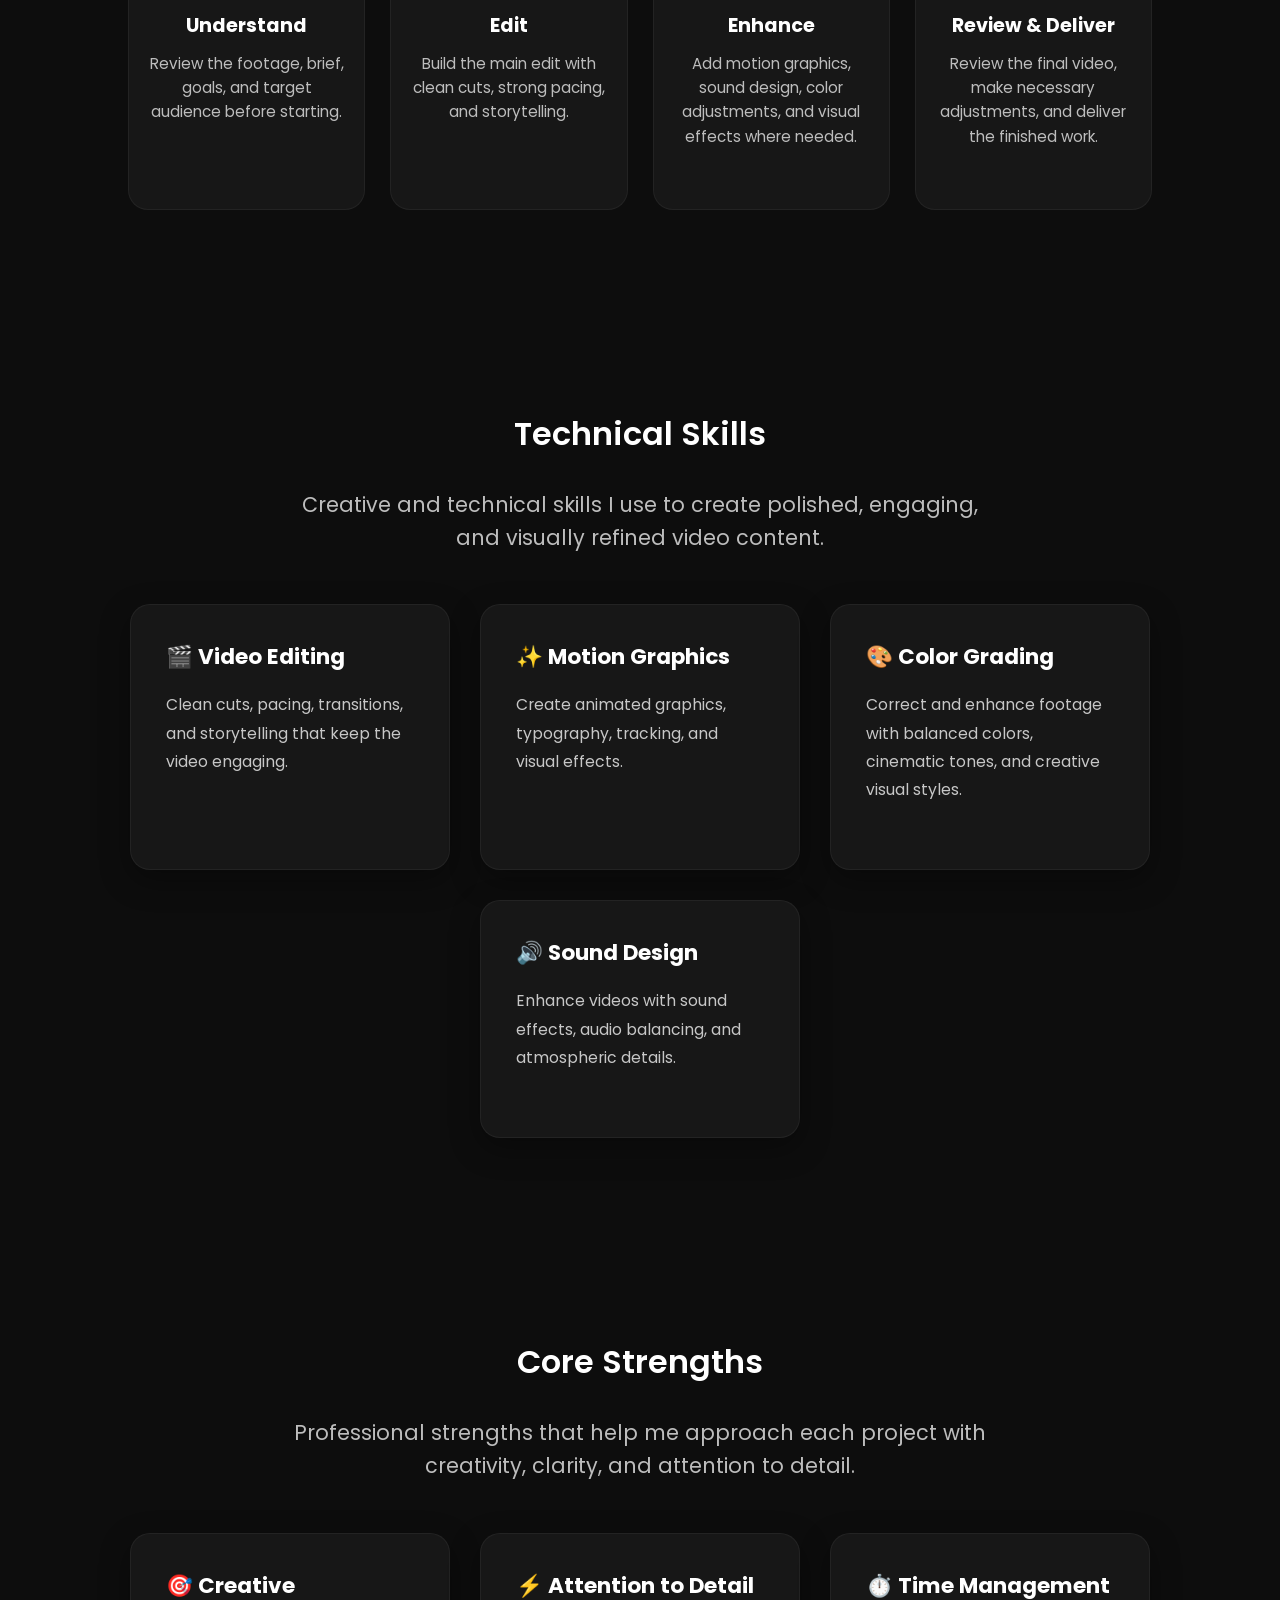
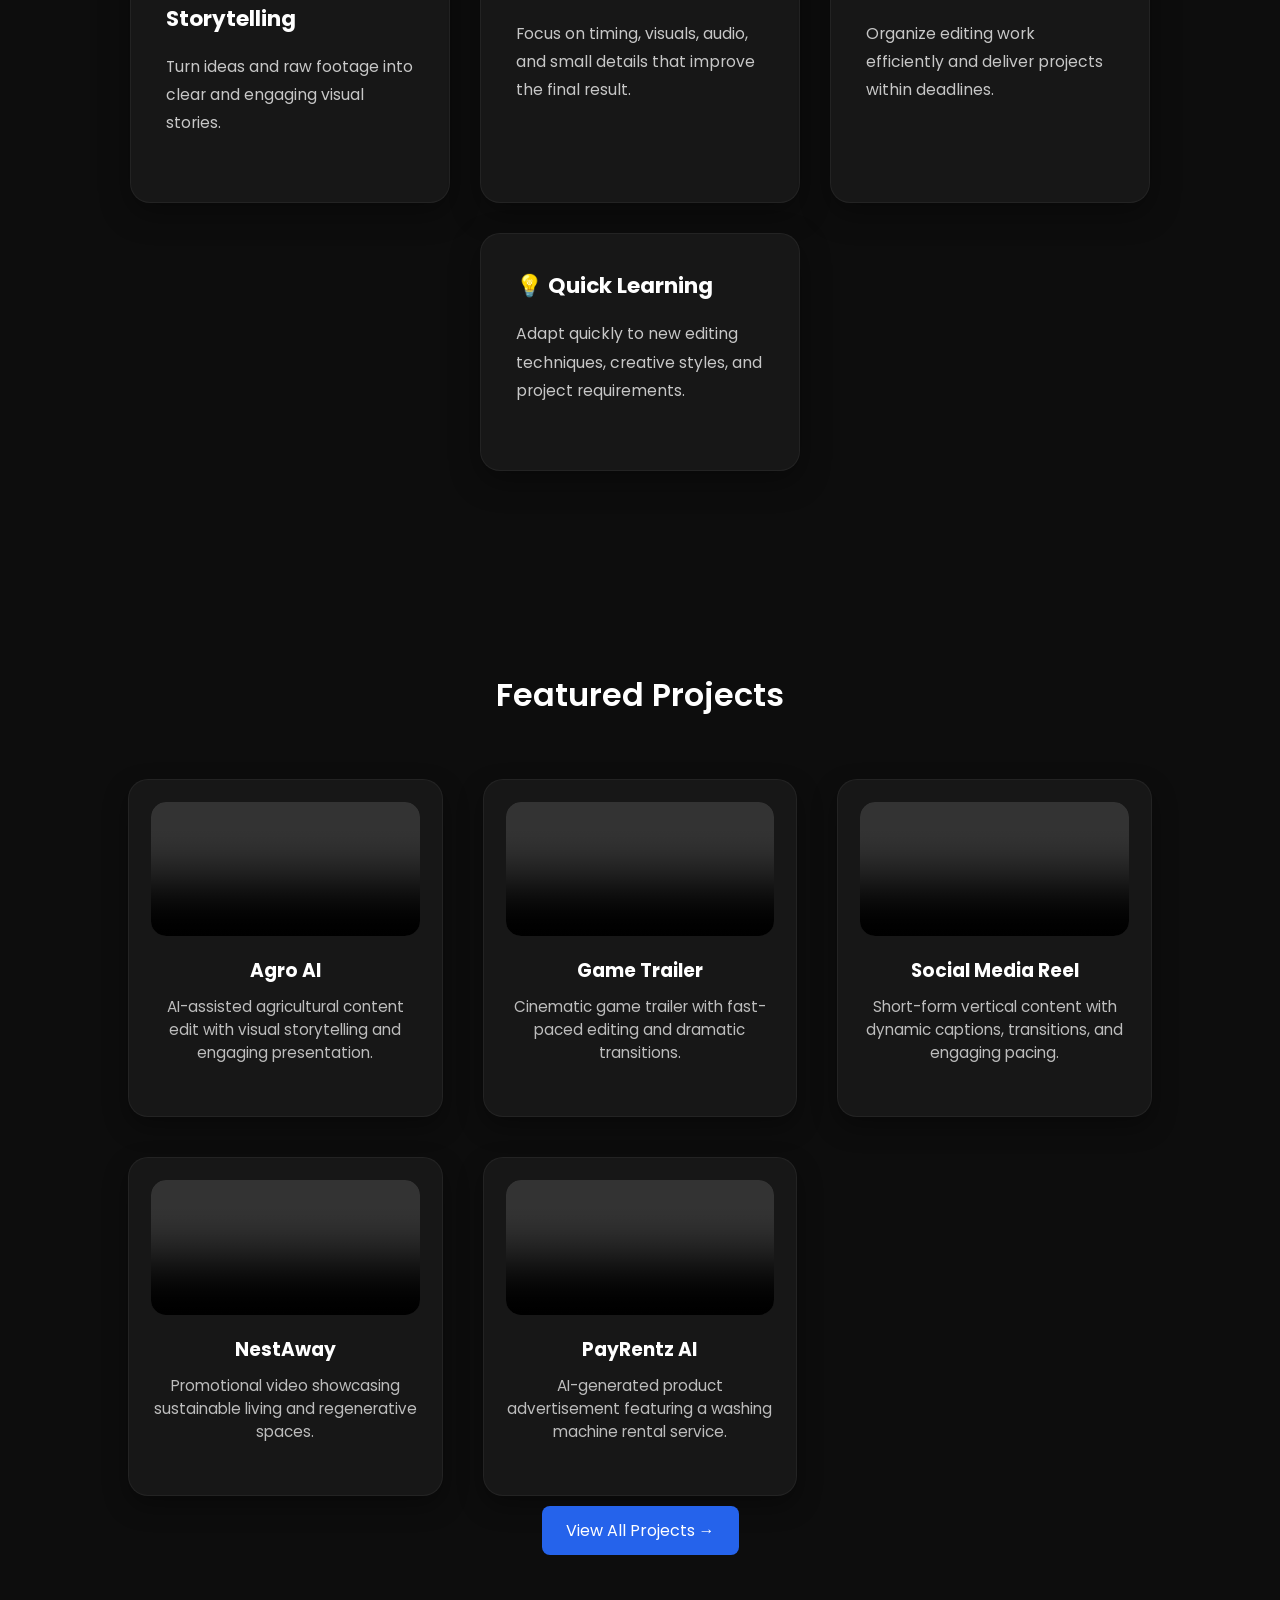
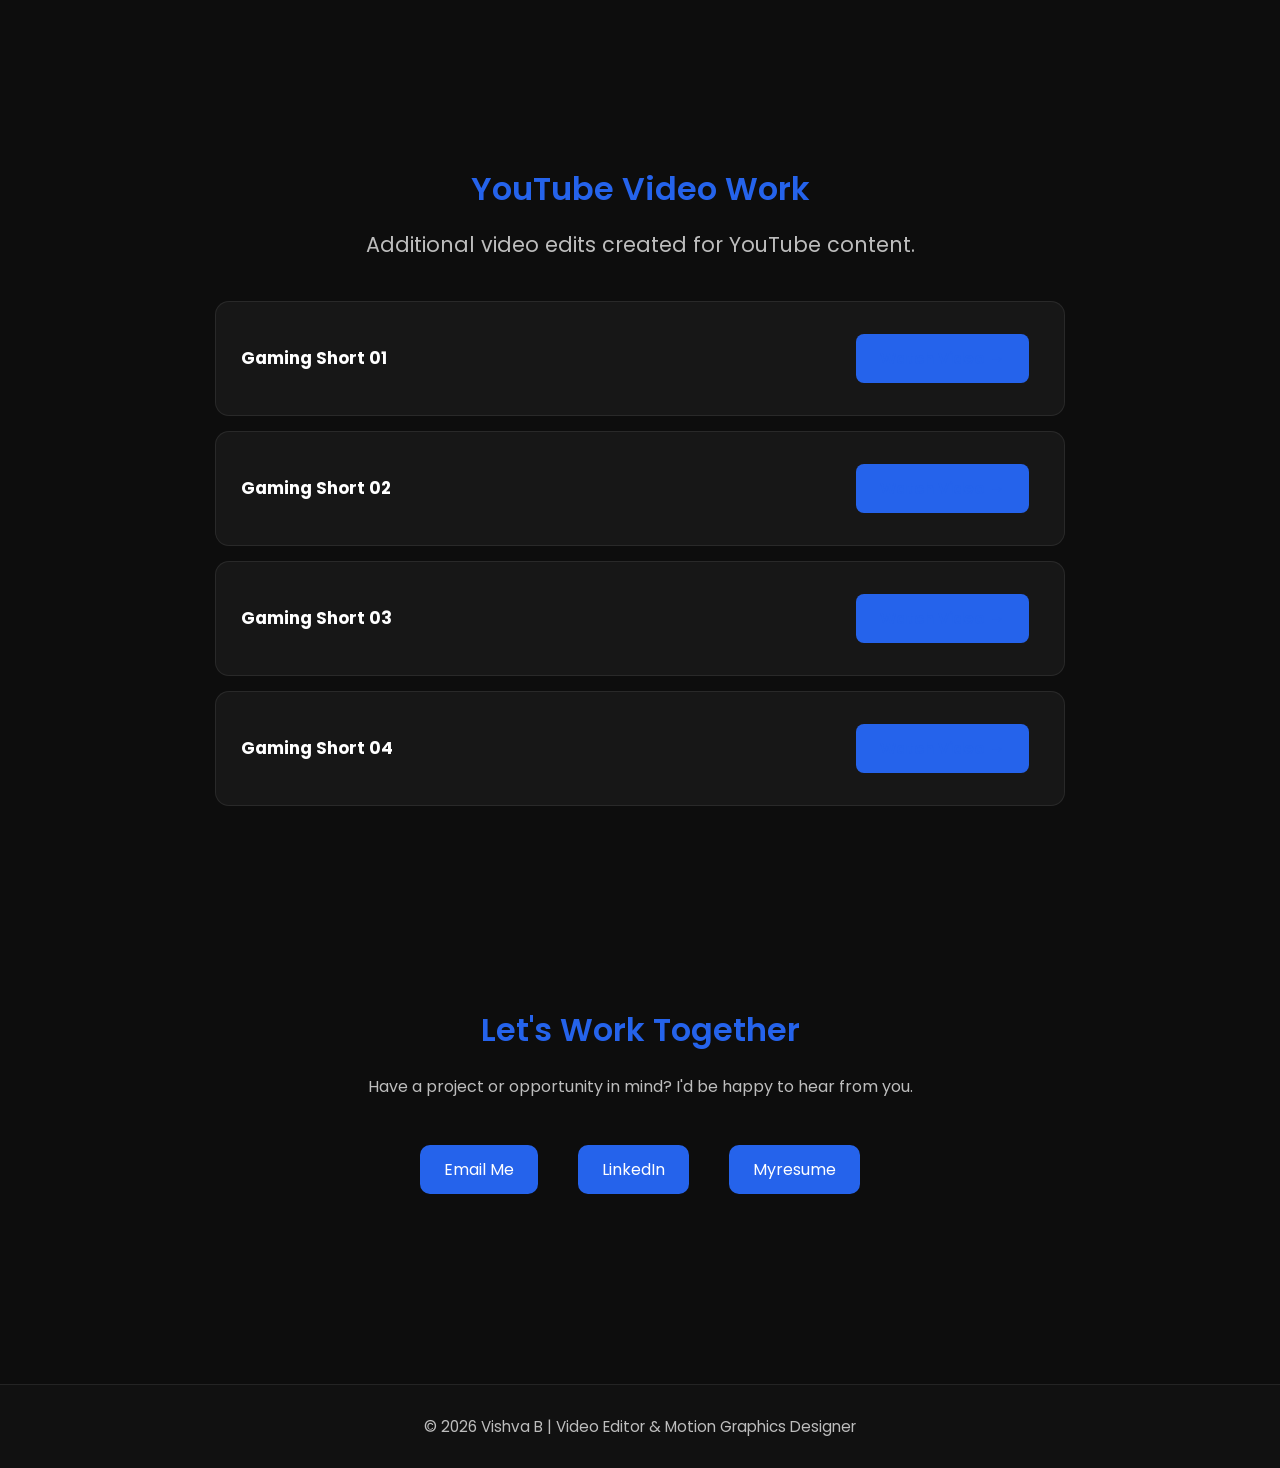
==== commit ac546f09: "Update index.html" ====
--- a/index.html
+++ b/index.html
@@ -203,7 +203,23 @@
             <h3>Social Media Reel</h3>
             <p>Short-form vertical content with dynamic captions, transitions, and engaging pacing.</p>
         </div>
-
+<!-- NestAway -->
+<div class="project-card">
+    <video controls preload="metadata">
+        <source src="videos/nestaway.mp4" type="video/mp4">
+    </video>
+    <h3>NestAway</h3>
+    <p>Promotional video showcasing sustainable living and regenerative spaces.</p>
+</div>
+
+<!-- PayRentz AI -->
+<div class="project-card">
+    <video controls preload="metadata">
+        <source src="videos/payrentz-ai.mp4" type="video/mp4">
+    </video>
+    <h3>PayRentz AI</h3>
+    <p>AI-generated product advertisement featuring a washing machine rental service.</p>
+</div>
     </div>
 
     <div class="view-all-projects">
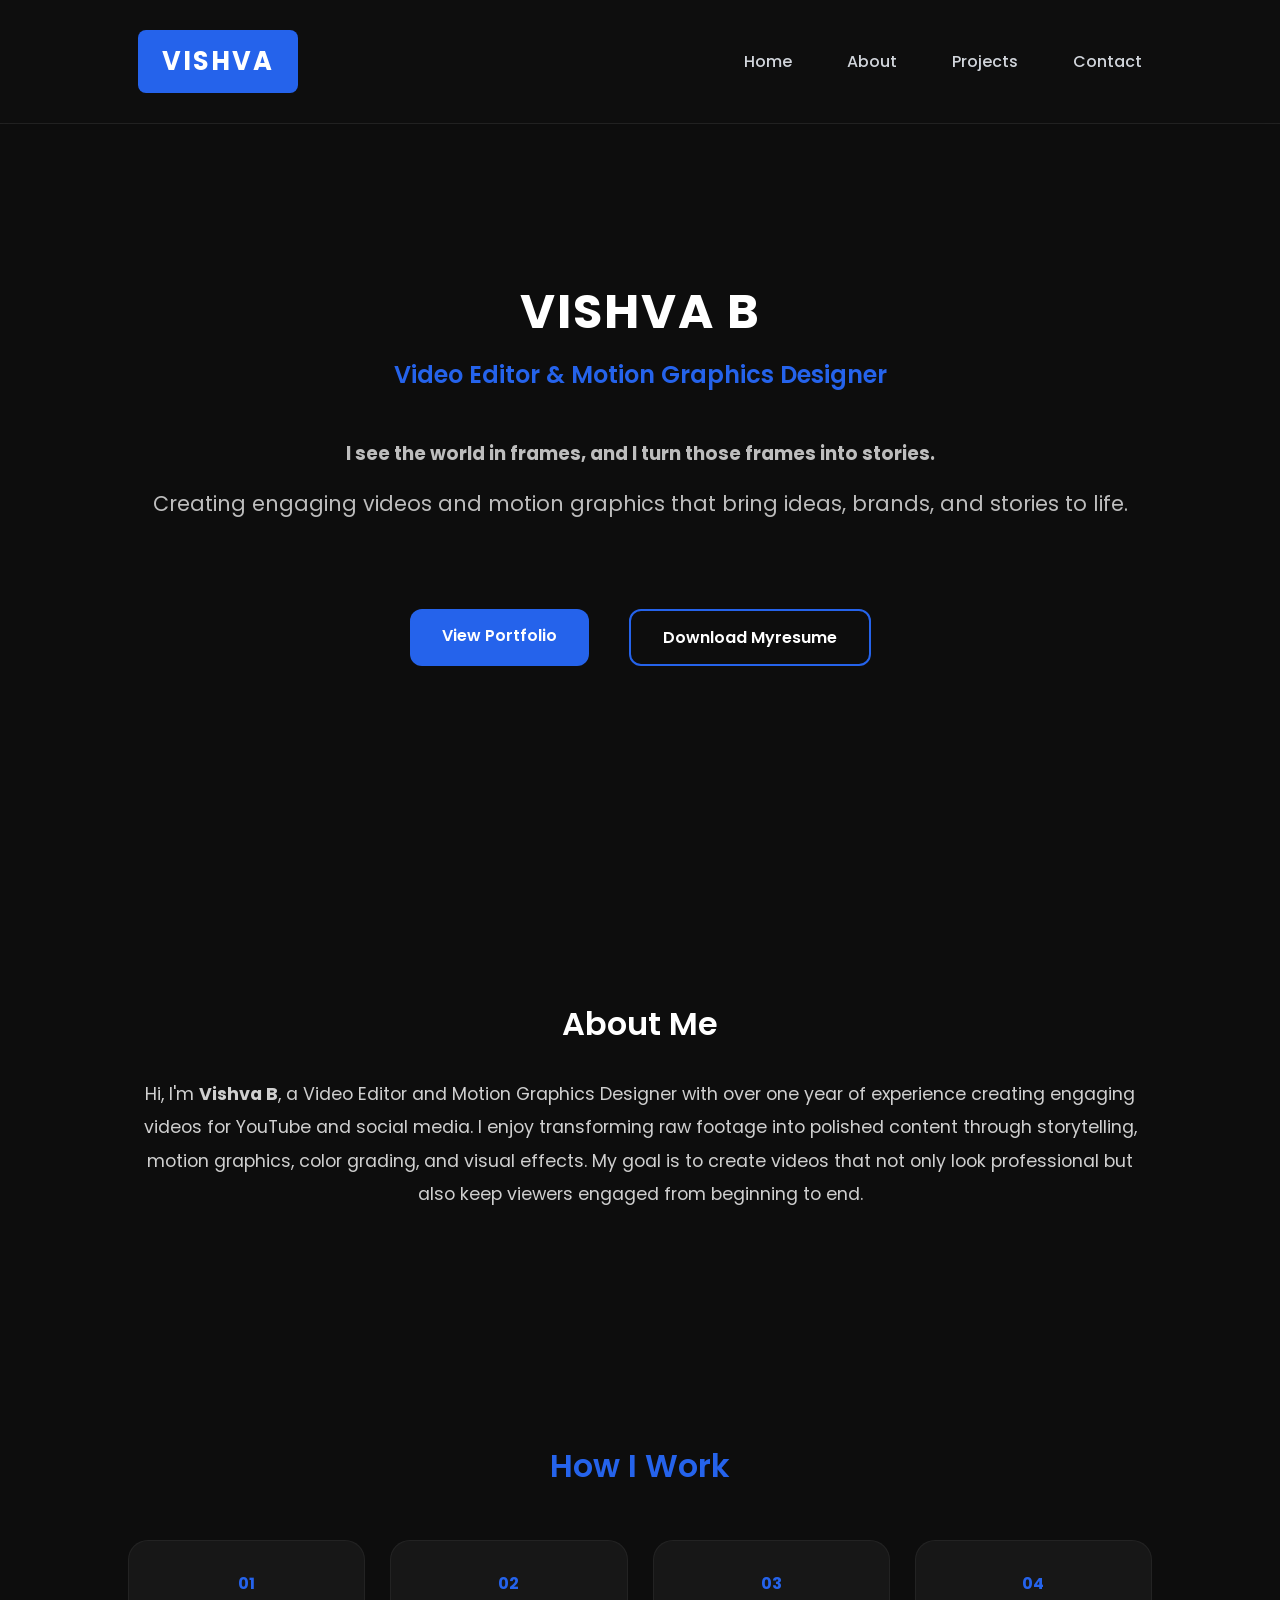
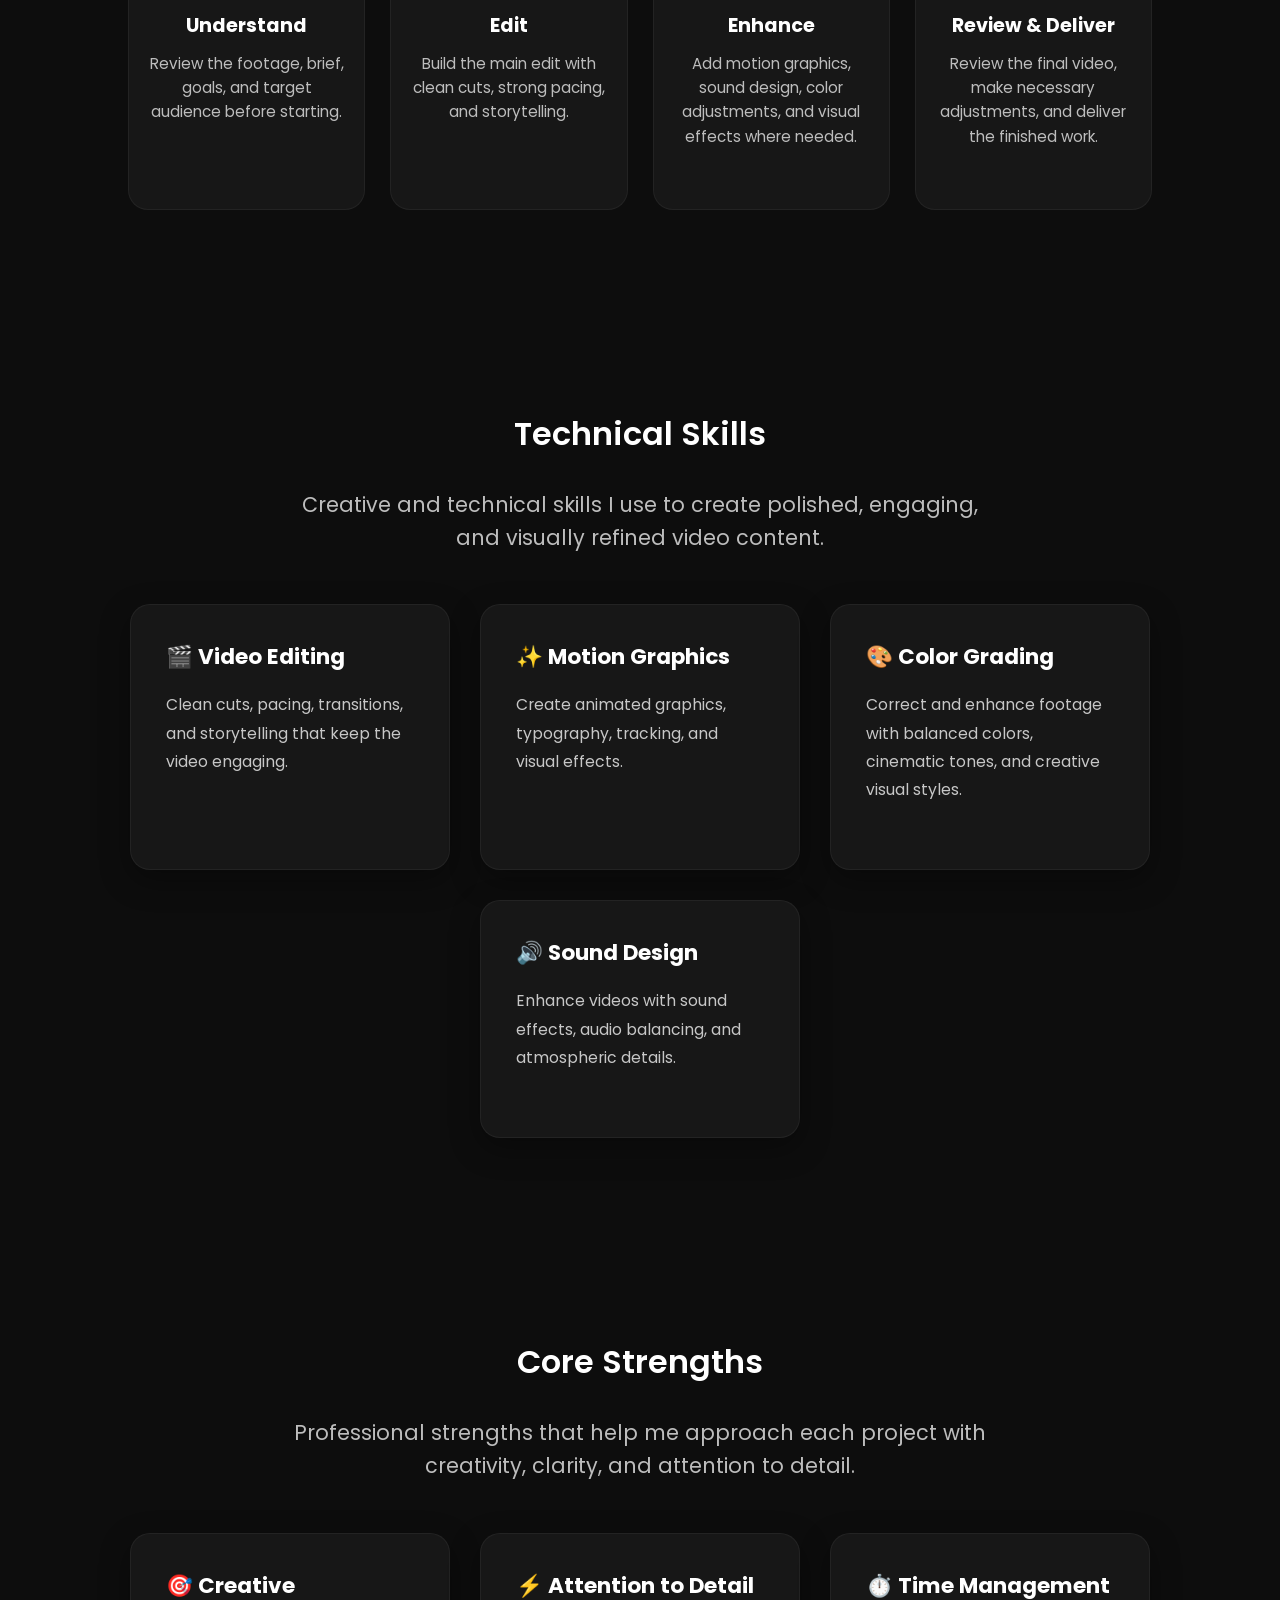
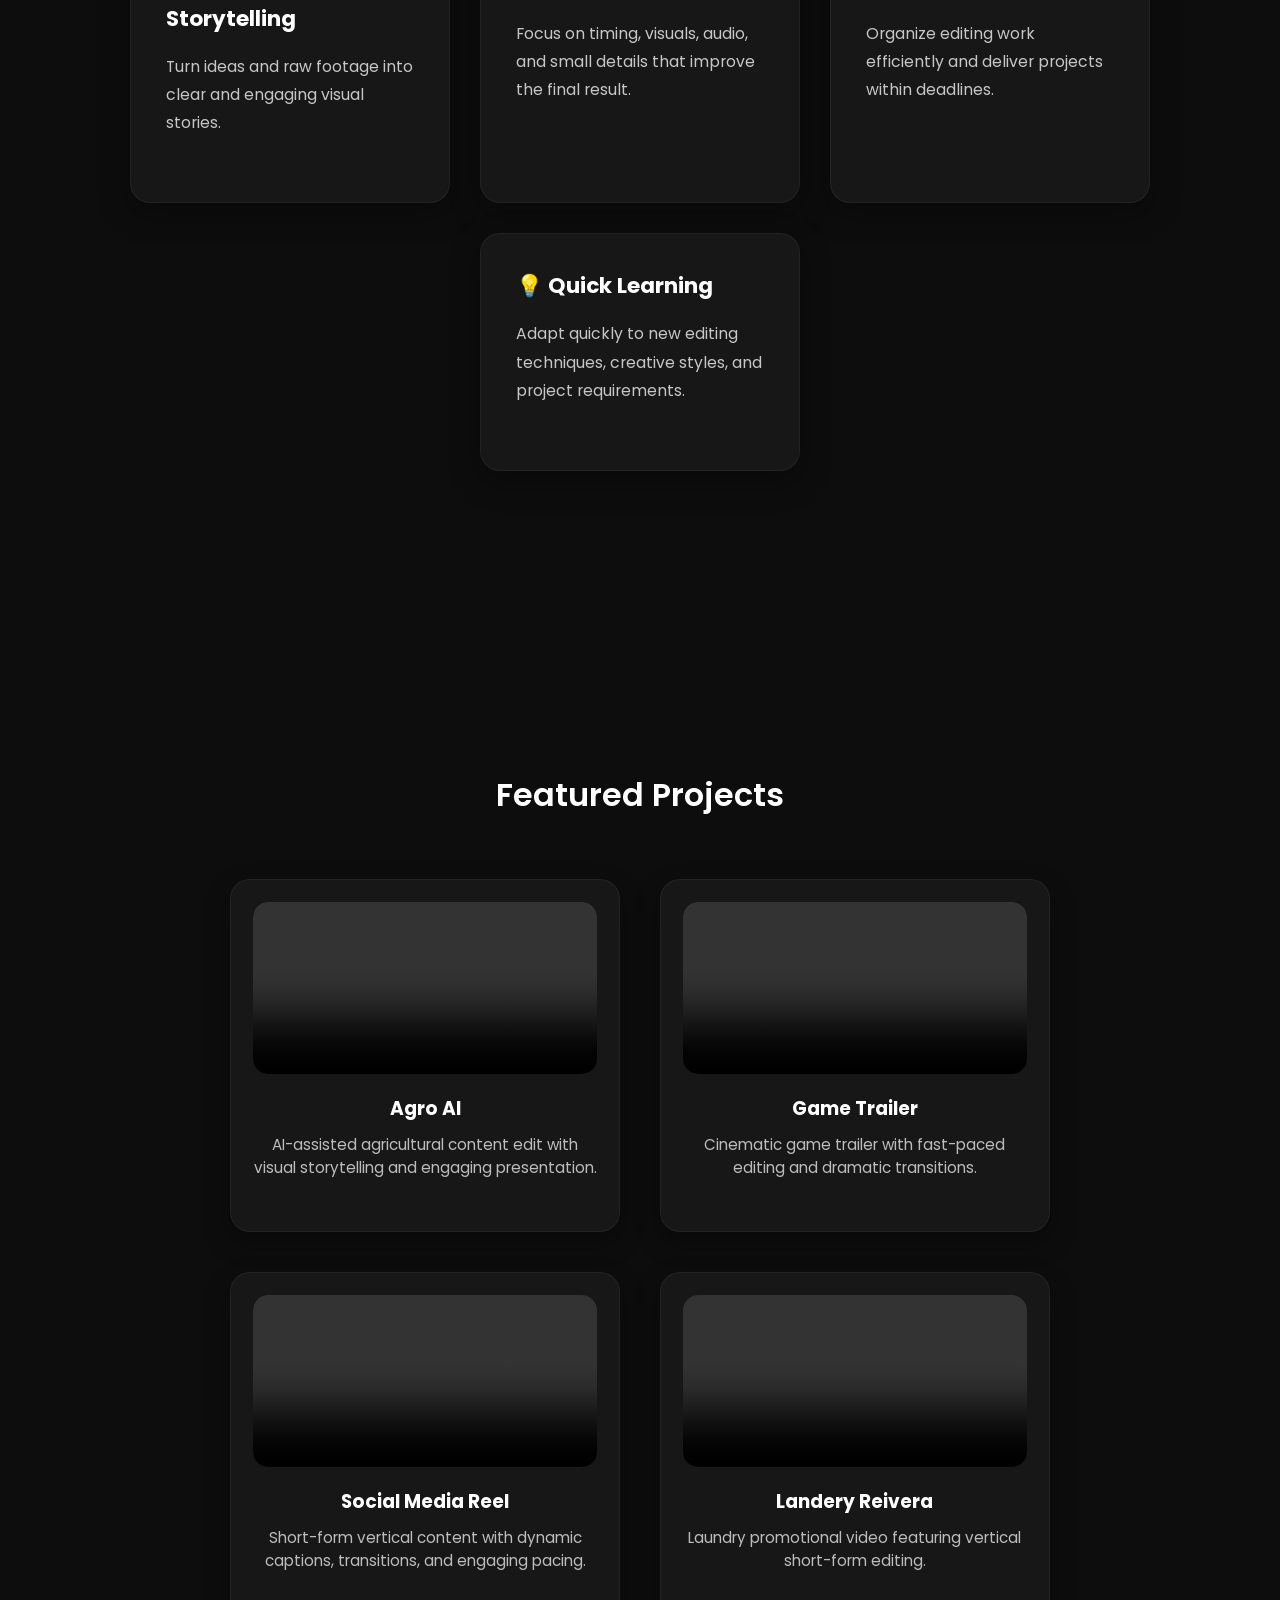
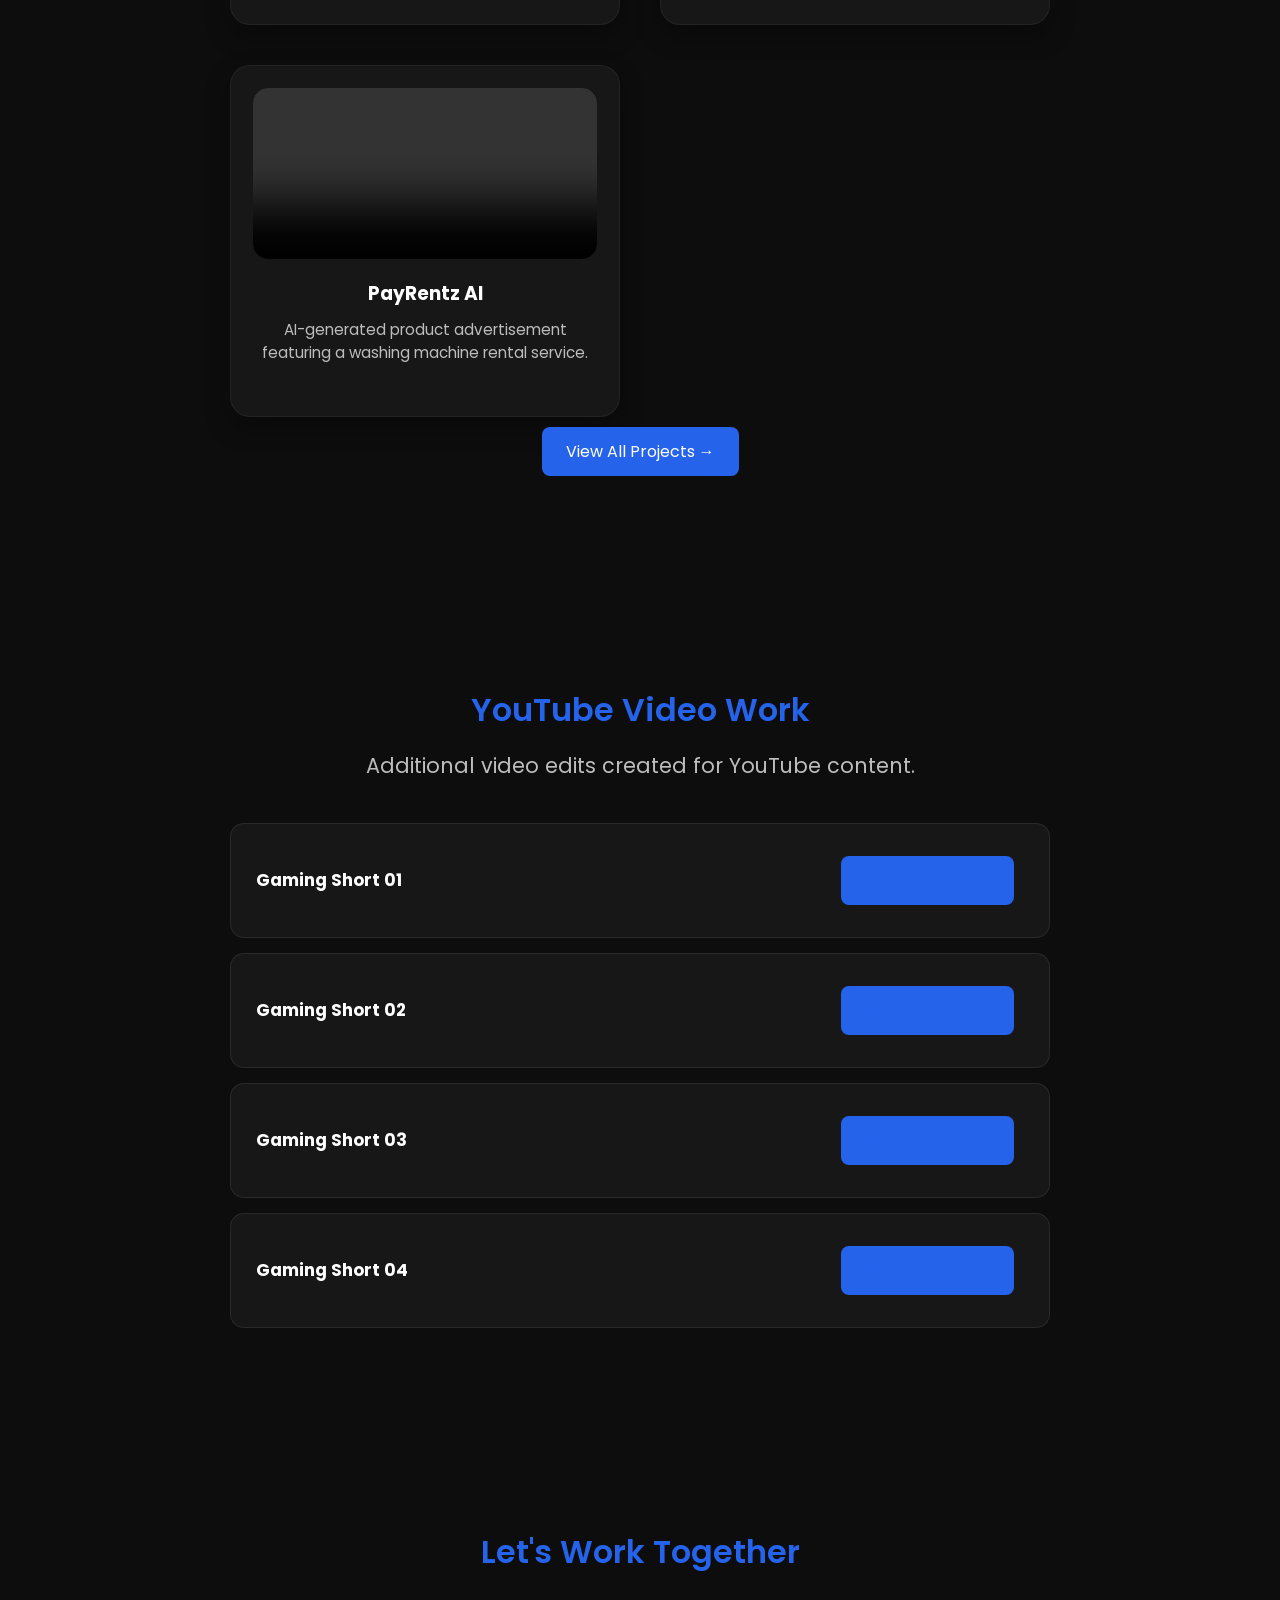
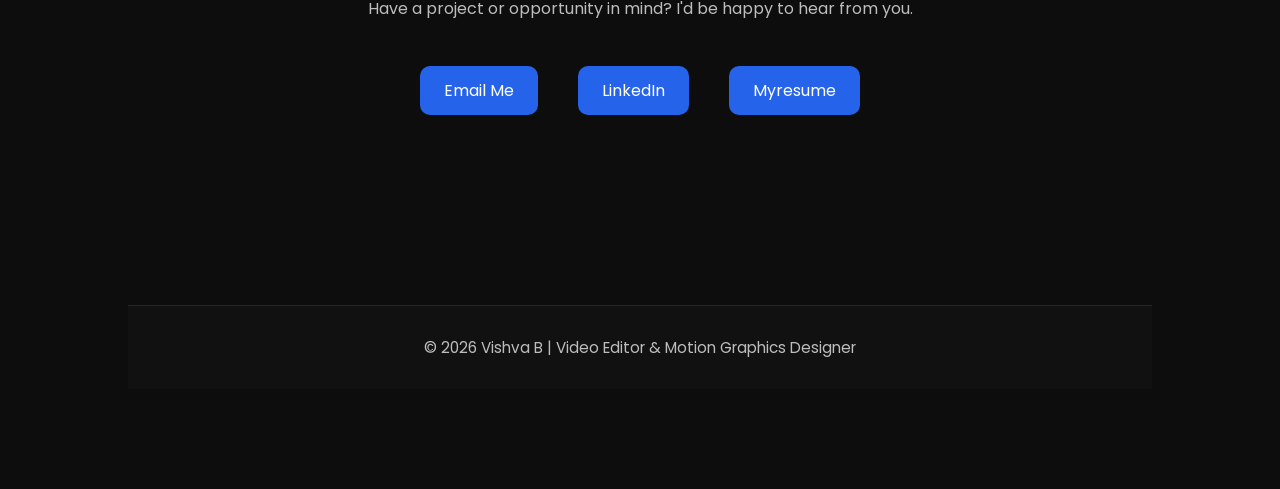
==== commit 85f43091: "Update index.html" ====
--- a/index.html
+++ b/index.html
@@ -173,6 +173,10 @@
 <!-- Featured Projects -->
 <section id="projects" class="fade-section">
 
+  
+<!-- Featured Projects -->
+<section id="projects" class="fade-section">
+
     <h2>Featured Projects</h2>
 
     <div class="projects-container">
@@ -203,23 +207,25 @@
             <h3>Social Media Reel</h3>
             <p>Short-form vertical content with dynamic captions, transitions, and engaging pacing.</p>
         </div>
-<!-- NestAway -->
-<div class="project-card">
-    <video controls preload="metadata">
-        <source src="videos/nestaway.mp4" type="video/mp4">
-    </video>
-    <h3>NestAway</h3>
-    <p>Promotional video showcasing sustainable living and regenerative spaces.</p>
-</div>
-
-<!-- PayRentz AI -->
-<div class="project-card">
-    <video controls preload="metadata">
-        <source src="videos/payrentz-ai.mp4" type="video/mp4">
-    </video>
-    <h3>PayRentz AI</h3>
-    <p>AI-generated product advertisement featuring a washing machine rental service.</p>
-</div>
+
+        <!-- Landery Reivera -->
+        <div class="project-card">
+            <video controls preload="metadata" class="vertical-video">
+                <source src="videos/landery-reivera.mp4" type="video/mp4">
+            </video>
+            <h3>Landery Reivera</h3>
+            <p>Laundry promotional video featuring vertical short-form editing.</p>
+        </div>
+
+        <!-- PayRentz AI -->
+        <div class="project-card">
+            <video controls preload="metadata">
+                <source src="videos/payrentz-ai.mp4" type="video/mp4">
+            </video>
+            <h3>PayRentz AI</h3>
+            <p>AI-generated product advertisement featuring a washing machine rental service.</p>
+        </div>
+
     </div>
 
     <div class="view-all-projects">
@@ -227,6 +233,7 @@
     </div>
 
 </section>
+
 <!-- YouTube Video Work -->
 <section id="youtube-work" class="fade-section">
 
